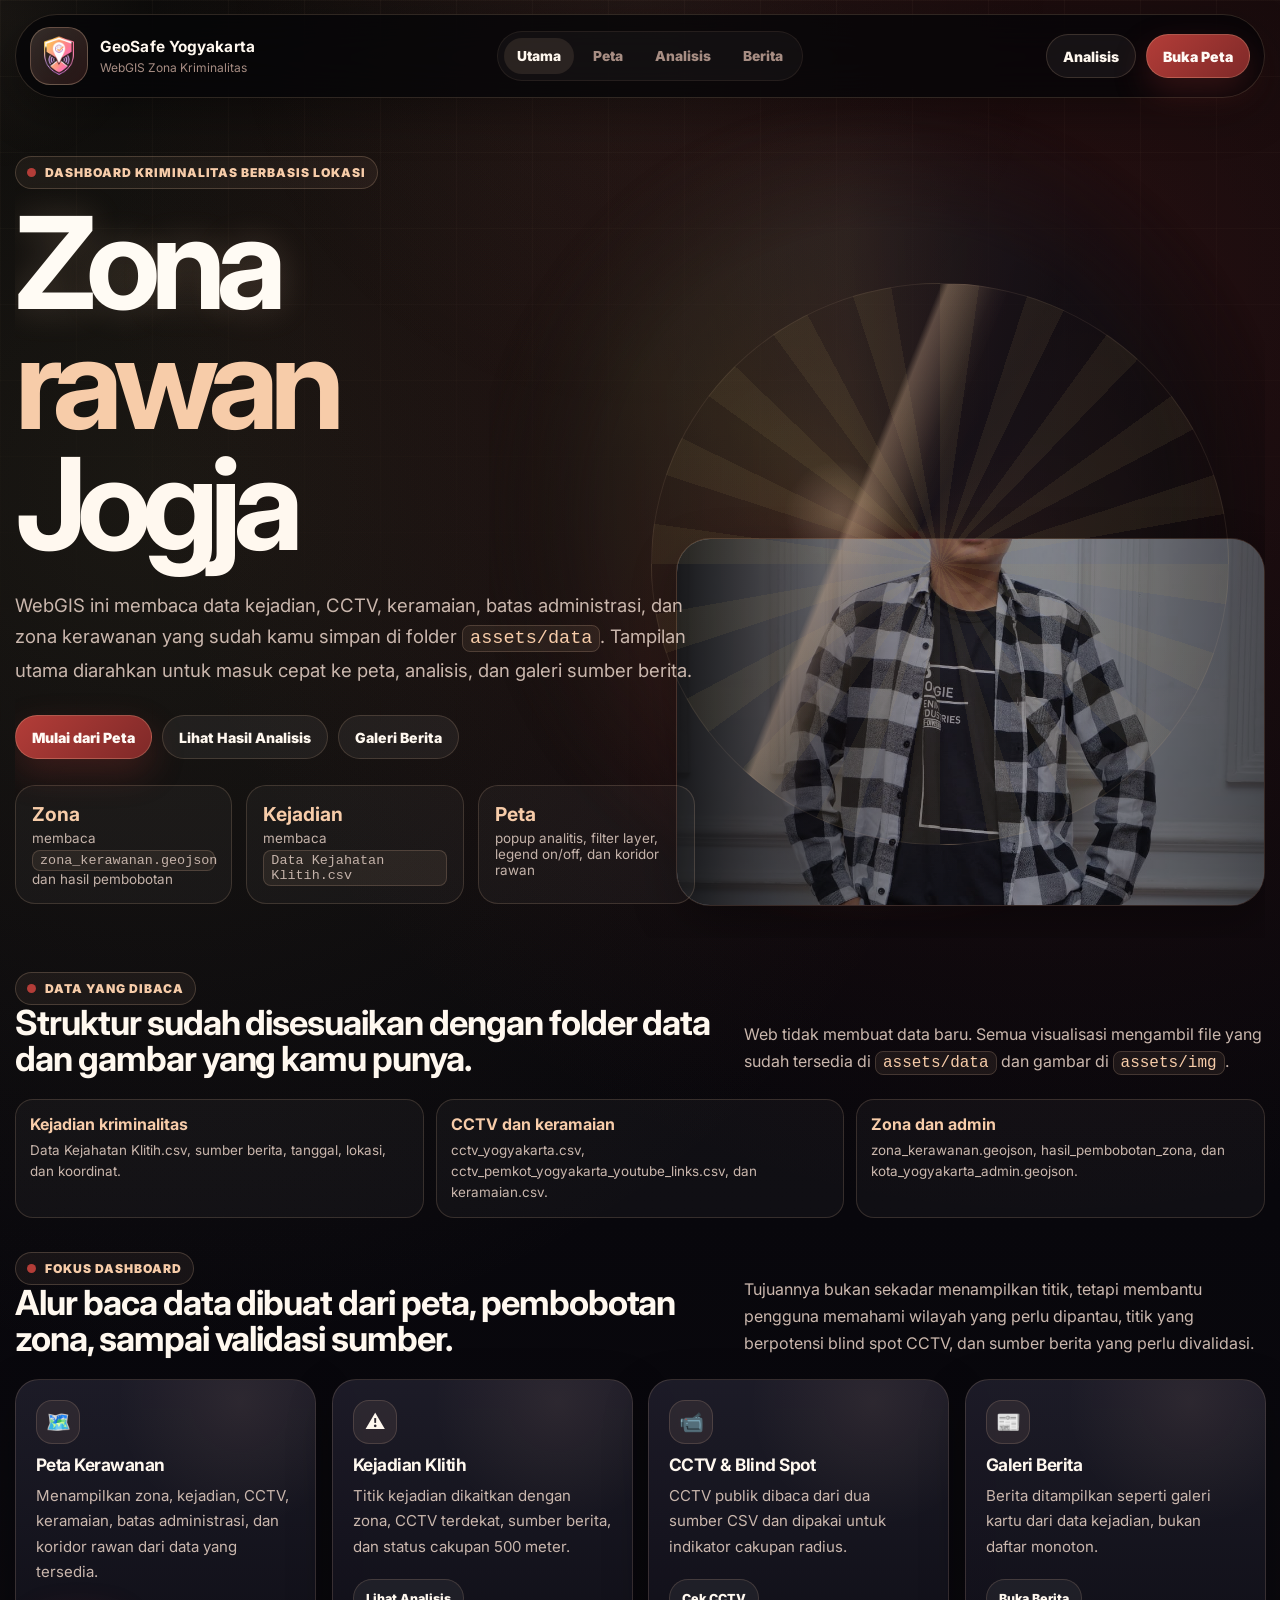
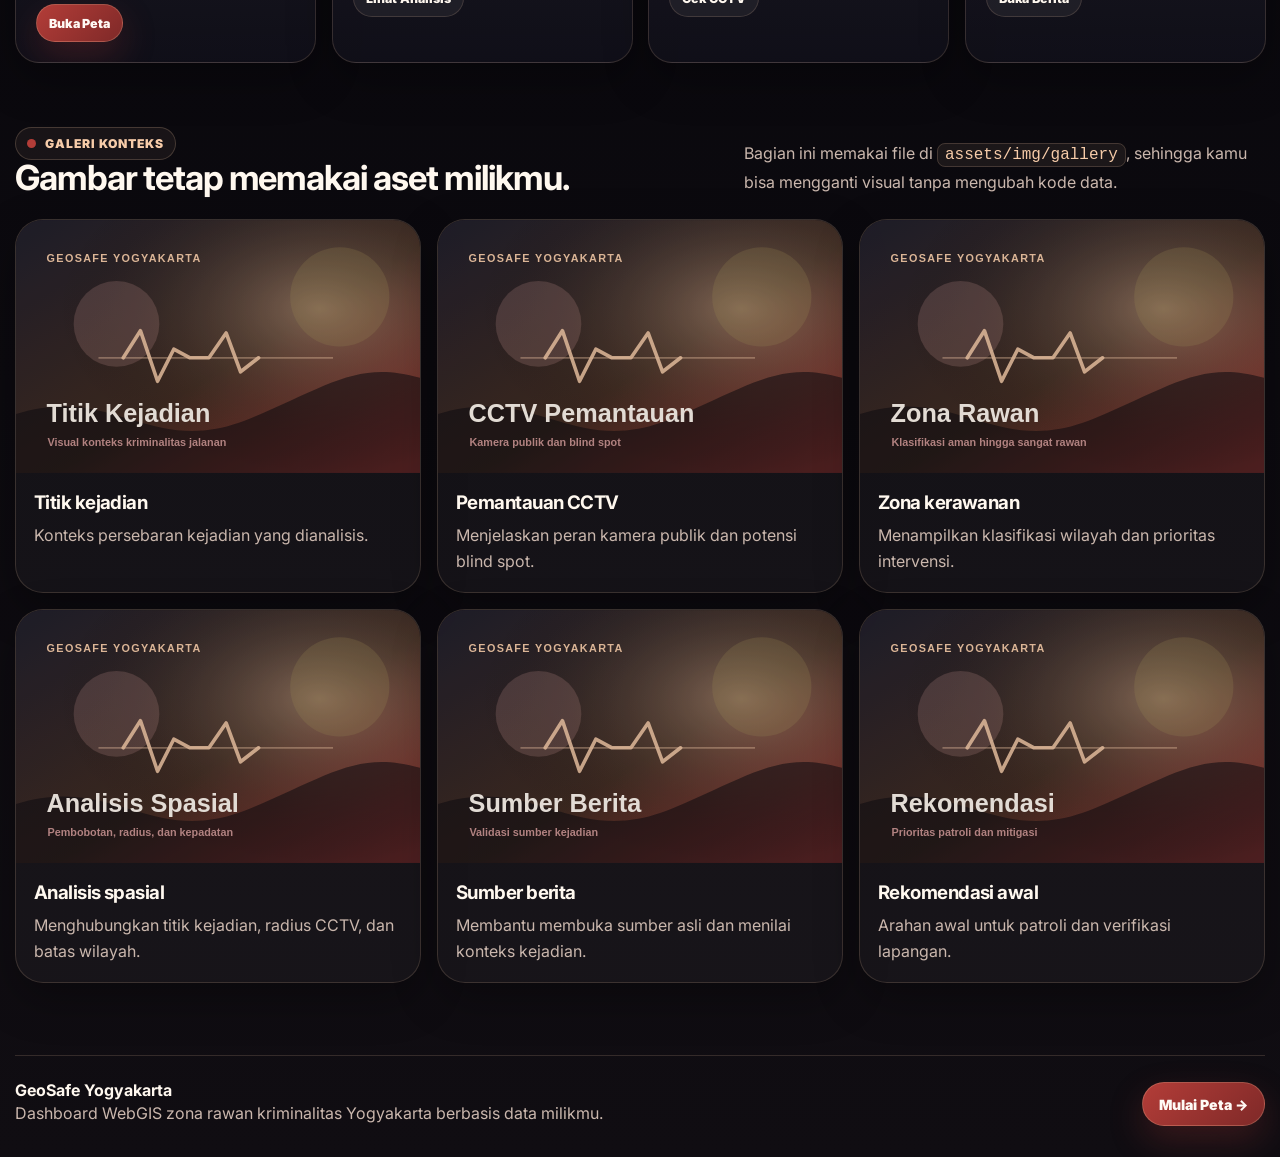
==== index.html @ b7943f77 "Add files via upload" ====
<!DOCTYPE html>
<html lang="id">
<head>
  <meta charset="UTF-8" />
  <meta name="viewport" content="width=device-width, initial-scale=1.0" />
  <title>GeoSafe Yogyakarta | WebGIS Zona Kriminalitas</title>
  <link rel="preconnect" href="https://fonts.googleapis.com" />
  <link rel="preconnect" href="https://fonts.gstatic.com" crossorigin />
  <link href="https://fonts.googleapis.com/css2?family=Inter:wght@400;500;600;700;800;900&display=swap" rel="stylesheet" />
  <link rel="stylesheet" href="assets/styles/theme.css" />
  <link rel="stylesheet" href="assets/styles/base.css" />
  <link rel="stylesheet" href="assets/styles/home.css" />
  <link rel="stylesheet" href="assets/styles/style.css" />
</head>
<body data-page="home">
  <div class="cursor-glow" id="cursorGlow"></div>
  <div class="shell">
    <header class="topbar">
      <a href="index.html" class="brand">
        <div class="brand-logo-box"><img src="assets/img/logo/logo-crimescope.png" alt="Logo GeoSafe Yogyakarta" class="brand-logo" /></div>
        <div class="brand-text"><strong>GeoSafe Yogyakarta</strong><span>WebGIS Zona Kriminalitas</span></div>
      </a>
      <nav class="navlinks" id="navlinks">
        <a href="index.html" data-page="home">Utama</a>
        <a href="peta.html" data-page="peta">Peta</a>
        <a href="analisis.html" data-page="analisis">Analisis</a>
        <a href="berita.html" data-page="berita">Berita</a>
      </nav>
      <div class="top-actions">
        <a class="btn" href="analisis.html">Analisis</a>
        <a class="btn primary" href="peta.html">Buka Peta</a>
        <button class="mobile-toggle" id="mobileToggle" type="button">☰</button>
      </div>
    </header>

    <main class="container">
      <section class="hero">
        <div class="hero-content">
          <div class="eyebrow"><span class="pulse-dot"></span> Dashboard kriminalitas berbasis lokasi</div>
          <h1><span class="red">Zona</span><br><span class="cream">rawan</span><br>Jogja</h1>
          <p class="lead">WebGIS ini membaca data kejadian, CCTV, keramaian, batas administrasi, dan zona kerawanan yang sudah kamu simpan di folder <span class="code">assets/data</span>. Tampilan utama diarahkan untuk masuk cepat ke peta, analisis, dan galeri sumber berita.</p>
          <div class="hero-actions">
            <a class="btn primary" href="peta.html">Mulai dari Peta</a>
            <a class="btn" href="analisis.html">Lihat Hasil Analisis</a>
            <a class="btn" href="berita.html">Galeri Berita</a>
          </div>
          <div class="feature-strip">
            <div class="strip-card"><strong>Zona</strong><span>membaca <span class="code">zona_kerawanan.geojson</span> dan hasil pembobotan</span></div>
            <div class="strip-card"><strong>Kejadian</strong><span>membaca <span class="code">Data Kejahatan Klitih.csv</span></span></div>
            <div class="strip-card"><strong>Peta</strong><span>popup analitis, filter layer, legend on/off, dan koridor rawan</span></div>
          </div>
        </div>
        <figure class="hero-media" aria-label="Gambar latar WebGIS"><img src="assets/img/background-webgis.jpeg" alt="Latar WebGIS GeoSafe" /></figure>
      </section>

      <section class="section compact">
        <div class="section-head">
          <div><div class="eyebrow"><span class="pulse-dot"></span> Data yang dibaca</div><h2>Struktur sudah disesuaikan dengan folder data dan gambar yang kamu punya.</h2></div>
          <p>Web tidak membuat data baru. Semua visualisasi mengambil file yang sudah tersedia di <span class="code">assets/data</span> dan gambar di <span class="code">assets/img</span>.</p>
        </div>
        <div class="data-path-grid">
          <div class="data-path"><strong>Kejadian kriminalitas</strong><span>Data Kejahatan Klitih.csv, sumber berita, tanggal, lokasi, dan koordinat.</span></div>
          <div class="data-path"><strong>CCTV dan keramaian</strong><span>cctv_yogyakarta.csv, cctv_pemkot_yogyakarta_youtube_links.csv, dan keramaian.csv.</span></div>
          <div class="data-path"><strong>Zona dan admin</strong><span>zona_kerawanan.geojson, hasil_pembobotan_zona, dan kota_yogyakarta_admin.geojson.</span></div>
        </div>
      </section>

      <section class="section compact">
        <div class="section-head">
          <div><div class="eyebrow"><span class="pulse-dot"></span> Fokus dashboard</div><h2>Alur baca data dibuat dari peta, pembobotan zona, sampai validasi sumber.</h2></div>
          <p>Tujuannya bukan sekadar menampilkan titik, tetapi membantu pengguna memahami wilayah yang perlu dipantau, titik yang berpotensi blind spot CCTV, dan sumber berita yang perlu divalidasi.</p>
        </div>
        <div class="grid-4">
          <article class="card"><div class="icon">🗺️</div><h3>Peta Kerawanan</h3><p>Menampilkan zona, kejadian, CCTV, keramaian, batas administrasi, dan koridor rawan dari data yang tersedia.</p><br><a class="btn small primary" href="peta.html">Buka Peta</a></article>
          <article class="card"><div class="icon">⚠️</div><h3>Kejadian Klitih</h3><p>Titik kejadian dikaitkan dengan zona, CCTV terdekat, sumber berita, dan status cakupan 500 meter.</p><br><a class="btn small" href="analisis.html">Lihat Analisis</a></article>
          <article class="card"><div class="icon">📹</div><h3>CCTV & Blind Spot</h3><p>CCTV publik dibaca dari dua sumber CSV dan dipakai untuk indikator cakupan radius.</p><br><a class="btn small" href="peta.html">Cek CCTV</a></article>
          <article class="card"><div class="icon">📰</div><h3>Galeri Berita</h3><p>Berita ditampilkan seperti galeri kartu dari data kejadian, bukan daftar monoton.</p><br><a class="btn small" href="berita.html">Buka Berita</a></article>
        </div>
      </section>

      <section class="section">
        <div class="section-head">
          <div><div class="eyebrow"><span class="pulse-dot"></span> Galeri konteks</div><h2>Gambar tetap memakai aset milikmu.</h2></div>
          <p>Bagian ini memakai file di <span class="code">assets/img/gallery</span>, sehingga kamu bisa mengganti visual tanpa mengubah kode data.</p>
        </div>
        <div class="gallery-grid">
          <article class="gallery-card"><img src="assets/img/gallery/kejadian-kriminal.svg" alt="Ilustrasi titik kejadian kriminalitas"><div><h3>Titik kejadian</h3><p>Konteks persebaran kejadian yang dianalisis.</p></div></article>
          <article class="gallery-card"><img src="assets/img/gallery/cctv-pemantauan.svg" alt="Ilustrasi CCTV pemantauan"><div><h3>Pemantauan CCTV</h3><p>Menjelaskan peran kamera publik dan potensi blind spot.</p></div></article>
          <article class="gallery-card"><img src="assets/img/gallery/zona-rawan.svg" alt="Ilustrasi zona rawan"><div><h3>Zona kerawanan</h3><p>Menampilkan klasifikasi wilayah dan prioritas intervensi.</p></div></article>
          <article class="gallery-card"><img src="assets/img/gallery/analisis-spasial.svg" alt="Ilustrasi analisis spasial"><div><h3>Analisis spasial</h3><p>Menghubungkan titik kejadian, radius CCTV, dan batas wilayah.</p></div></article>
          <article class="gallery-card"><img src="assets/img/gallery/berita-sumber.svg" alt="Ilustrasi sumber berita"><div><h3>Sumber berita</h3><p>Membantu membuka sumber asli dan menilai konteks kejadian.</p></div></article>
          <article class="gallery-card"><img src="assets/img/gallery/patroli-rekomendasi.svg" alt="Ilustrasi rekomendasi patroli"><div><h3>Rekomendasi awal</h3><p>Arahan awal untuk patroli dan verifikasi lapangan.</p></div></article>
        </div>
      </section>

      <footer class="footer">
        <div class="footer-top"><div><strong>GeoSafe Yogyakarta</strong><p class="muted">Dashboard WebGIS zona rawan kriminalitas Yogyakarta berbasis data milikmu.</p></div><a class="btn primary" href="peta.html">Mulai Peta →</a></div>
      </footer>
    </main>
  </div>
  <script src="assets/js/common.js"></script>
</body>
</html>
---- assets/styles/theme.css ----
:root {
  --bg: #050507;
  --bg-2: #090911;
  --panel: rgba(18, 17, 28, 0.86);
  --panel-solid: #11101a;
  --panel-2: rgba(31, 30, 43, 0.92);
  --ink: #fff8ef;
  --text: #fff8ef;
  --muted: #c89290;
  --muted-2: #a78d83;
  --line: rgba(247, 204, 169, 0.16);
  --line-strong: rgba(247, 204, 169, 0.28);
  --red: #b33d38;
  --rose: #c89290;
  --navy: #1f1e2b;
  --cream: #f7cca9;
  --gold: #ae995b;
  --brown: #402a20;
  --safe: #6dd5a5;
  --warn: #f7cca9;
  --danger: #b33d38;
  --shadow: 0 28px 90px rgba(0,0,0,.55);
  --shadow-soft: 0 16px 45px rgba(0,0,0,.30);
  --radius-xl: 34px;
  --radius-lg: 24px;
  --radius-md: 16px;
  --max: 1320px;
  --nav-h: 78px;
}
---- assets/styles/base.css ----
* { box-sizing: border-box; margin: 0; padding: 0; }
html { scroll-behavior: smooth; }
body {
  min-height: 100vh;
  font-family: Inter, system-ui, -apple-system, BlinkMacSystemFont, "Segoe UI", sans-serif;
  color: var(--text);
  background:
    radial-gradient(circle at 82% 10%, rgba(179,61,56,.18), transparent 35%),
    radial-gradient(circle at 12% 18%, rgba(174,153,91,.12), transparent 34%),
    linear-gradient(180deg, #050507 0%, #08070c 44%, #100d12 100%);
  overflow-x: hidden;
}
body::before {
  content: "";
  position: fixed;
  inset: 0;
  pointer-events: none;
  background-image:
    linear-gradient(rgba(247,204,169,.035) 1px, transparent 1px),
    linear-gradient(90deg, rgba(247,204,169,.035) 1px, transparent 1px);
  background-size: 76px 76px;
  mask-image: linear-gradient(#000 0%, transparent 85%);
  z-index: -3;
}
body::after {
  content: "";
  position: fixed;
  inset: 0;
  pointer-events: none;
  background: radial-gradient(circle at 50% 0%, rgba(247,204,169,.05), transparent 38%);
  z-index: -2;
}
a { color: inherit; text-decoration: none; }
button, input, select { font: inherit; }
button { cursor: pointer; }
img { max-width: 100%; display: block; }
::selection { background: rgba(179,61,56,.45); color: #fff; }
.shell { position: relative; z-index: 2; }
.container { width: min(calc(100% - 30px), var(--max)); margin: 0 auto; }
.cursor-glow {
  position: fixed; width: 360px; height: 360px; border-radius: 999px; pointer-events: none;
  transform: translate(-50%, -50%);
  background: radial-gradient(circle, rgba(247,204,169,.08), transparent 62%);
  z-index: 1; opacity: .65;
}
.topbar {
  position: sticky; top: 14px; z-index: 1500;
  width: min(calc(100% - 30px), var(--max)); min-height: var(--nav-h);
  margin: 14px auto 0; padding: 12px 14px;
  display: flex; align-items: center; justify-content: space-between; gap: 14px;
  border: 1px solid var(--line);
  background: rgba(5, 5, 7, .76);
  backdrop-filter: blur(22px);
  box-shadow: var(--shadow-soft);
  border-radius: 999px;
}
.brand { display: flex; align-items: center; gap: 12px; min-width: max-content; }
.brand-logo-box {
  width: 58px; height: 58px; display: grid; place-items: center; border-radius: 20px;
  background: linear-gradient(135deg, rgba(247,204,169,.16), rgba(179,61,56,.16)), rgba(255,255,255,.035);
  border: 1px solid var(--line-strong); overflow: hidden; flex: 0 0 auto;
}
.brand-logo-box.compact { width: 48px; height: 48px; border-radius: 16px; }
.brand-logo { width: 50px; height: 50px; object-fit: contain; filter: drop-shadow(0 8px 20px rgba(0,0,0,.55)); }
.brand-logo-box.compact .brand-logo { width: 40px; height: 40px; }
.brand-mark {
  width: 46px; height: 46px; display: grid; place-items: center; border-radius: 16px;
  background: linear-gradient(135deg, var(--red), var(--brown));
  border: 1px solid var(--line-strong);
  box-shadow: 0 0 24px rgba(179,61,56,.20);
}
.brand-mark::after { content:""; width: 18px; height: 18px; border-radius: 50%; border: 3px solid var(--cream); opacity: .75; }
.brand-text strong, .brand strong { display: block; font-size: .96rem; letter-spacing: .1px; color: var(--ink); }
.brand-text span, .brand span { display: block; margin-top: 4px; font-size: .75rem; color: var(--muted-2); }
.navlinks {
  display: flex; align-items: center; justify-content: center; gap: 6px;
  padding: 6px; border-radius: 999px; background: rgba(255,255,255,.035); border: 1px solid rgba(247,204,169,.08);
}
.navlinks a {
  color: var(--muted-2); padding: 10px 13px; border-radius: 999px; font-size: .86rem; font-weight: 850;
  transition: .22s ease; white-space: nowrap;
}
.navlinks a:hover, .navlinks a.active { color: var(--ink); background: rgba(247,204,169,.10); }
.top-actions, .row-actions, .hero-actions { display: flex; align-items: center; gap: 10px; flex-wrap: wrap; }
.btn {
  display: inline-flex; align-items: center; justify-content: center; gap: 9px; min-height: 44px;
  border: 1px solid var(--line); color: var(--ink); background: rgba(255,255,255,.055);
  padding: 12px 16px; border-radius: 999px; font-weight: 850; font-size: .88rem; transition: .22s ease;
}
.btn:hover { transform: translateY(-1px); border-color: rgba(247,204,169,.38); background: rgba(247,204,169,.08); }
.btn.primary { background: linear-gradient(135deg, var(--red), #7f2928); border-color: rgba(247,204,169,.24); box-shadow: 0 14px 34px rgba(179,61,56,.25); }
.btn.small { min-height: 38px; padding: 9px 12px; font-size: .78rem; }
.mobile-toggle { display: none; border: 1px solid var(--line); background: rgba(255,255,255,.06); color: var(--ink); border-radius: 14px; padding: 10px 13px; }
.section { padding: 64px 0 0; }
.section.compact { padding-top: 34px; }
.section-head { display: grid; grid-template-columns: minmax(0, 1.15fr) minmax(280px, .85fr); gap: 24px; align-items: end; margin-bottom: 22px; }
.section-head p, .lead, .muted { color: #cab7ad; line-height: 1.7; }
.eyebrow {
  display: inline-flex; align-items: center; gap: 9px; padding: 8px 11px; border-radius: 999px;
  color: var(--cream); border: 1px solid rgba(247,204,169,.20); background: rgba(247,204,169,.06);
  font-size: .76rem; font-weight: 900; letter-spacing: .08em; text-transform: uppercase;
}
.pulse-dot { width: 9px; height: 9px; border-radius: 50%; background: var(--red); box-shadow: 0 0 0 0 rgba(179,61,56,.55); animation: pulse 1.8s infinite; }
@keyframes pulse { 70% { box-shadow: 0 0 0 11px rgba(179,61,56,0); } 100% { box-shadow: 0 0 0 0 rgba(179,61,56,0); } }
h1, h2, h3, h4 { color: var(--ink); letter-spacing: -.03em; }
.h2 { font-size: clamp(2rem, 4vw, 4.6rem); line-height: .98; margin: 15px 0 14px; }
.section-head h2 { font-size: clamp(1.7rem, 2.7vw, 3rem); line-height: 1.05; }
.code { padding: 2px 7px; border-radius: 8px; border: 1px solid rgba(247,204,169,.18); color: var(--cream); background: rgba(247,204,169,.07); font-family: ui-monospace, SFMono-Regular, Menlo, Consolas, monospace; }
.grid-2 { display: grid; grid-template-columns: repeat(2, minmax(0, 1fr)); gap: 16px; }
.grid-3 { display: grid; grid-template-columns: repeat(3, minmax(0, 1fr)); gap: 16px; }
.grid-4 { display: grid; grid-template-columns: repeat(4, minmax(0, 1fr)); gap: 16px; }
.card {
  position: relative; overflow: hidden; border: 1px solid var(--line); border-radius: var(--radius-lg);
  background: linear-gradient(180deg, rgba(31,30,43,.88), rgba(17,16,26,.86));
  box-shadow: var(--shadow-soft); padding: 20px;
}
.card::before { content:""; position:absolute; inset:0; pointer-events:none; background: radial-gradient(circle at 75% 8%, rgba(247,204,169,.08), transparent 36%); }
.card > * { position: relative; z-index: 1; }
.card.wide { padding: 24px; }
.card h3 { font-size: 1.08rem; margin: 10px 0 8px; }
.card p { color: #cab7ad; line-height: 1.68; font-size: .94rem; }
.icon {
  width: 44px; height: 44px; display: grid; place-items: center; border-radius: 16px;
  border: 1px solid rgba(247,204,169,.16); background: rgba(247,204,169,.08); font-size: 1.25rem;
}
.tag, .pill {
  display:inline-flex; align-items:center; gap:6px; padding:6px 9px; border-radius:999px; border:1px solid var(--line);
  background:rgba(255,255,255,.05); color:#eadad0; font-size:.72rem; font-weight:850;
}
.tag.high, .pill.danger { color:#ffd8d4; border-color:rgba(179,61,56,.42); background:rgba(179,61,56,.16); }
.tag.med, .pill.warning { color:#ffe1bd; border-color:rgba(247,204,169,.36); background:rgba(247,204,169,.12); }
.tag.low, .pill.safe { color:#ccffe7; border-color:rgba(109,213,165,.30); background:rgba(109,213,165,.09); }
.stat-grid { display:grid; grid-template-columns: repeat(2, minmax(0,1fr)); gap:10px; }
.stat { border:1px solid var(--line); background:rgba(255,255,255,.045); border-radius:18px; padding:14px; }
.stat span { display:block; color:var(--muted-2); font-size:.76rem; }
.stat strong { display:block; color:var(--cream); font-size:1.65rem; margin-top:4px; }
.stat em { display:block; color:#a99a93; font-style:normal; font-size:.72rem; margin-top:3px; }
.field, .select, .input {
  width:100%; min-height:44px; border-radius:16px; border:1px solid var(--line); background:rgba(8,8,12,.78);
  color:var(--ink); outline:none; padding:0 12px;
}
.field:focus, .select:focus, .input:focus { border-color: rgba(247,204,169,.45); box-shadow: 0 0 0 4px rgba(247,204,169,.06); }
.select option { background:#11101a; color:#fff8ef; }
label { display:block; margin-bottom:7px; color:#eadad0; font-size:.76rem; font-weight:900; }
.table-wrap { width:100%; overflow:auto; border:1px solid var(--line); border-radius:20px; }
table { width:100%; min-width:780px; border-collapse: collapse; }
th, td { padding:13px 14px; border-bottom:1px solid rgba(247,204,169,.10); text-align:left; font-size:.88rem; vertical-align:top; }
th { color: var(--cream); background: rgba(247,204,169,.07); font-size:.76rem; text-transform:uppercase; letter-spacing:.06em; }
td { color:#ddcfc7; }
.footer {
  margin: 72px 0 32px; padding-top: 24px; border-top:1px solid var(--line); display:grid; gap:18px;
}
.footer-top { display:flex; align-items:center; justify-content:space-between; gap:16px; }
.creator-panel { border:1px solid var(--line); border-radius:24px; padding:18px; background:rgba(255,255,255,.035); }
.creator-list { display:grid; grid-template-columns: repeat(5, minmax(0,1fr)); gap:10px; margin-top:12px; }
.creator-card { border:1px solid rgba(247,204,169,.13); background:rgba(0,0,0,.18); border-radius:18px; padding:13px; }
.creator-card strong { display:block; color:var(--cream); font-size:.86rem; text-transform:uppercase; }
.creator-card span { display:block; color:#cab7ad; font-weight:850; margin-top:6px; }
.hidden { display:none!important; }
@media (max-width: 1100px) { .grid-4, .creator-list { grid-template-columns: repeat(2, minmax(0,1fr)); } .grid-3 { grid-template-columns: repeat(2, minmax(0,1fr)); } .section-head { grid-template-columns:1fr; } }
@media (max-width: 820px) {
  .topbar { align-items:flex-start; border-radius:24px; flex-wrap:wrap; }
  .navlinks { display:none; width:100%; order:3; flex-direction:column; align-items:stretch; border-radius:20px; }
  .navlinks.open { display:flex; }
  .navlinks a { text-align:center; }
  .mobile-toggle { display:inline-flex; }
  .brand { min-width:0; }
  .grid-2, .grid-3, .grid-4, .creator-list { grid-template-columns:1fr; }
  .footer-top { flex-direction:column; align-items:flex-start; }
}
---- assets/styles/home.css ----
.hero {
  position: relative;
  min-height: calc(100vh - 120px);
  display: grid;
  align-items: center;
  padding: 58px 0 34px;
  overflow: hidden;
}
.hero::before {
  content: "";
  position: absolute;
  inset: 12px -18px 18px auto;
  width: min(62vw, 860px);
  border-radius: 46px;
  background:
    linear-gradient(90deg, rgba(5,5,7,.25), rgba(5,5,7,.75) 0%, rgba(5,5,7,.12) 45%, rgba(5,5,7,.94) 100%),
    radial-gradient(circle at 44% 50%, rgba(247,204,169,.38), transparent 9%),
    conic-gradient(from 210deg at 54% 52%, rgba(179,61,56,.34), rgba(174,153,91,.32), rgba(31,30,43,.78), rgba(247,204,169,.18), rgba(179,61,56,.34));
  filter: saturate(.9);
  opacity: .82;
  mask-image: radial-gradient(ellipse at center, #000 0%, #000 50%, transparent 74%);
  z-index: -1;
}
.hero::after {
  content: "";
  position: absolute;
  right: min(3vw, 36px);
  top: 22%;
  width: min(45vw, 680px);
  height: min(45vw, 560px);
  border-radius: 50%;
  border: 1px solid rgba(247,204,169,.12);
  background:
    linear-gradient(112deg, transparent 0 36%, rgba(247,204,169,.38) 37%, rgba(247,204,169,.05) 43%, transparent 45%),
    repeating-conic-gradient(from 18deg, rgba(174,153,91,.13) 0deg 8deg, transparent 8deg 18deg);
  opacity:.75;
  filter: blur(.2px);
  z-index: -1;
}
.hero-content { width: min(680px, 100%); position: relative; z-index: 2; }
.hero h1 {
  font-size: clamp(4.4rem, 10vw, 10.2rem);
  line-height: .94;
  letter-spacing: -.075em;
  margin: 14px 0 26px;
}
.hero h1 .cream { color: var(--cream); }
.hero h1 .red { color: #fffbf4; text-shadow: 0 0 34px rgba(247,204,169,.18); }
.hero .lead { font-size: clamp(1rem, 1.45vw, 1.28rem); width:min(720px, 100%); }
.hero-actions { margin: 28px 0 18px; }
.hero-note { color:#b9aaa2; font-size:.92rem; line-height:1.7; max-width:680px; }
.hero-image-slot {
  position: absolute;
  right: 0;
  bottom: 40px;
  width: min(44vw, 620px);
  aspect-ratio: 16 / 10;
  border: 1px dashed rgba(247,204,169,.18);
  border-radius: 34px;
  background:
    linear-gradient(90deg, rgba(5,5,7,.9), rgba(5,5,7,.35), rgba(5,5,7,.92)),
    radial-gradient(circle at 55% 40%, rgba(174,153,91,.25), transparent 30%),
    rgba(255,255,255,.03);
  display:grid;
  place-items:center;
  color:#a89288;
  font-weight:850;
  opacity:.70;
  z-index:-1;
}
.feature-strip { display:grid; grid-template-columns: repeat(3, minmax(0, 1fr)); gap: 14px; margin-top: 26px; }
.strip-card { padding:16px; border-radius:20px; border:1px solid var(--line); background:rgba(255,255,255,.035); }
.strip-card strong { display:block; color:var(--cream); font-size:1.2rem; }
.strip-card span { display:block; color:#c5b3aa; margin-top:4px; font-size:.84rem; }
.gallery-grid { display:grid; grid-template-columns: repeat(3, minmax(0, 1fr)); gap:16px; }
.gallery-card {
  overflow:hidden; border:1px solid var(--line); background:rgba(255,255,255,.035); border-radius:28px; box-shadow:var(--shadow-soft);
}
.gallery-card img { width:100%; aspect-ratio: 16 / 10; object-fit:cover; opacity:.88; }
.gallery-card div { padding:18px; }
.gallery-card h3 { margin-bottom:8px; }
.gallery-card p { color:#cab7ad; line-height:1.65; }
.flow { display:grid; grid-template-columns: repeat(5, minmax(0,1fr)); gap:12px; }
.flow-step { border:1px solid var(--line); border-radius:20px; background:rgba(255,255,255,.035); padding:16px; }
.flow-step span { width:34px; height:34px; display:grid; place-items:center; border-radius:50%; background:var(--red); color:#fff; font-weight:900; }
.flow-step h4 { margin:12px 0 7px; }
.flow-step p { color:#cab7ad; line-height:1.55; font-size:.88rem; }
@media (max-width: 1000px) { .hero::before, .hero::after, .hero-image-slot { opacity:.38; } .feature-strip, .gallery-grid, .flow { grid-template-columns:1fr; } }
---- assets/styles/style.css ----
/* =========================================================
   GeoSafe Final Override - aman untuk struktur assets/styles
   File ini sengaja ringan: hanya memperbaiki layout, toggle,
   gallery berita, loading, dan state interaktif tanpa data dummy.
========================================================= */
:root {
  --focus-ring: 0 0 0 4px rgba(247,204,169,.10);
}
body.is-loading { cursor: wait; }
.loading-screen {
  position: fixed; inset: 0; z-index: 99999; display: grid; place-items: center;
  background: rgba(5, 5, 7, .92); backdrop-filter: blur(10px);
  transition: opacity .25s ease, visibility .25s ease;
}
.loading-screen.hide { opacity: 0; visibility: hidden; pointer-events: none; }
.loading-card {
  display: grid; gap: 12px; place-items: center; min-width: 230px;
  border: 1px solid var(--line); border-radius: 24px; padding: 24px;
  background: rgba(17,16,26,.88); box-shadow: var(--shadow-soft);
}
.loading-mark { width: 44px; height: 44px; border-radius: 50%; border: 3px solid rgba(247,204,169,.18); border-top-color: var(--red); animation: geosafe-spin .8s linear infinite; }
.loading-card strong { color: var(--ink); }
.loading-card span { color: #cab7ad; font-size: .85rem; }
@keyframes geosafe-spin { to { transform: rotate(360deg); } }
.btn, .toolbox button, .panel-toggle-btn, .legend-toggle, .layer-toggle, .news-card, .gallery-card, .stat, .card { will-change: transform; }
.btn:focus-visible, button:focus-visible, input:focus-visible, select:focus-visible, a:focus-visible { outline: none; box-shadow: var(--focus-ring); border-color: rgba(247,204,169,.48)!important; }
.btn.primary { color: #fffaf5!important; font-weight: 900; }

/* HOME */
.hero { min-height: calc(100vh - 110px); }
.hero-media {
  position: absolute; right: 0; bottom: 32px; width: min(46vw, 640px); aspect-ratio: 16 / 10;
  border-radius: 34px; overflow: hidden; border: 1px solid var(--line); box-shadow: var(--shadow-soft); z-index: -1;
}
.hero-media img { width: 100%; height: 100%; object-fit: cover; opacity: .78; filter: saturate(.92) contrast(1.03); }
.hero-media::after { content:""; position:absolute; inset:0; background:linear-gradient(90deg, rgba(5,5,7,.88), rgba(5,5,7,.08), rgba(5,5,7,.55)); }
.data-path-grid { display:grid; grid-template-columns: repeat(3,minmax(0,1fr)); gap: 12px; margin-top: 18px; }
.data-path { border:1px solid var(--line); border-radius:18px; padding:14px; background:rgba(255,255,255,.035); }
.data-path strong { color: var(--cream); display:block; margin-bottom:5px; }
.data-path span { color:#cab7ad; font-size:.84rem; line-height:1.5; }

/* MAP: buang panel kanan dan perbaiki lebar peta */
body.map-page { overflow: hidden; }
.map-layout { grid-template-columns: minmax(320px, 360px) minmax(0, 1fr)!important; gap: 16px!important; }
.map-layout.left-collapsed { grid-template-columns: minmax(0, 1fr)!important; }
.map-layout > aside.panel:not(.left-panel), .map-layout > .right-panel { display:none!important; visibility:hidden!important; }
.mapbox { min-height: 0; height: 100%; }
#map { height:100%!important; min-height: 560px; }
.map-app.panel-collapsed .left-panel { display:none!important; }
.map-app.panel-collapsed .map-layout { grid-template-columns: minmax(0,1fr)!important; }
.map-top { align-items: flex-start; }
.toolbox { align-items:center; }
.toolbox button { transition: .2s ease; }
.toolbox button:hover { transform: translateY(-1px); background: rgba(247,204,169,.12); }
.panel-body { scrollbar-width: thin; scrollbar-color: rgba(247,204,169,.36) transparent; }
.panel-body::-webkit-scrollbar { width: 8px; height: 8px; }
.panel-body::-webkit-scrollbar-thumb { background: rgba(247,204,169,.28); border-radius: 999px; }
.layer-toggle { transition: .2s ease; }
.layer-toggle:hover { transform: translateY(-1px); border-color: rgba(247,204,169,.34); background: rgba(247,204,169,.075); }
.layer-toggle input { inline-size: 38px; block-size: 20px; cursor: pointer; }
.legend {
  left: auto!important; right: 16px; bottom: 16px; width: min(280px, calc(100% - 32px));
  transition: width .22s ease, padding .22s ease, background .22s ease;
}
.legend-head { display:flex; align-items:center; justify-content:space-between; gap:10px; margin-bottom: 8px; }
.legend h4 { margin:0!important; }
.legend-toggle { width:34px; height:34px; border-radius:12px; border:1px solid var(--line); background:rgba(255,255,255,.06); color:var(--ink); font-weight:900; }
.legend-toggle:hover { border-color: rgba(247,204,169,.42); background: rgba(247,204,169,.10); }
.legend-body { display:grid; gap: 2px; }
.legend.is-collapsed { width: 142px; padding: 10px 12px; }
.legend.is-collapsed .legend-body { display:none; }
.legend.is-collapsed .legend-head { margin-bottom:0; }
.status-pill { font-weight: 900; }
.popup-card { min-width: 290px; max-width: 390px; }
.popup-head { display:flex; gap:12px; align-items:flex-start; margin-bottom:12px; }
.popup-title { font-size:1rem; font-weight:900; margin:0 0 4px; }
.popup-sub { color:#c9b8ae; font-size:.82rem; line-height:1.45; }
.popup-grid { display:grid; grid-template-columns: repeat(2,minmax(0,1fr)); gap:8px; margin:10px 0; }
.popup-stat { border:1px solid var(--line); border-radius:14px; padding:9px; background:rgba(255,255,255,.045); }
.popup-stat small { display:block; color:#a99a93; font-size:.67rem; text-transform:uppercase; font-weight:900; letter-spacing:.05em; }
.popup-stat strong { display:block; margin-top:3px; color:var(--cream); }
.popup-section { border-top:1px solid rgba(247,204,169,.12); margin-top:12px; padding-top:12px; }
.popup-section h4 { font-size:.82rem; margin:0 0 6px; color:var(--cream); }
.popup-section p, .popup-section li { color:#cab7ad; line-height:1.55; font-size:.82rem; }
.popup-news-list { display:grid; gap:8px; }
.popup-news-item { display:grid; grid-template-columns: 48px 1fr; gap:8px; align-items:center; border:1px solid rgba(247,204,169,.12); border-radius:12px; padding:6px; background:rgba(255,255,255,.035); }
.popup-news-item img { width:48px; height:42px; object-fit:cover; border-radius:9px; }
.popup-news-item strong { display:block; color:var(--ink); font-size:.76rem; line-height:1.25; }
.popup-news-item span { display:block; color:#a99a93; font-size:.68rem; margin-top:2px; }
.geo-marker { width: 20px; height: 20px; border-radius: 50%; border: 2px solid #fff; box-shadow: 0 7px 18px rgba(0,0,0,.36); }
.geo-marker.incident { background:#f3393f; }
.geo-marker.cctv { background:#52a9ff; }
.geo-marker.crowd { background:#ae995b; }
.geo-marker.corridor-node { background:#f7cca9; border-color:#402a20; }
.corridor-line { filter: drop-shadow(0 2px 4px rgba(0,0,0,.45)); }
.toast-note { position: fixed; left: 50%; bottom: 20px; transform: translateX(-50%); z-index: 2000; border:1px solid var(--line); background:rgba(17,16,26,.92); color:var(--ink); border-radius:999px; padding:10px 14px; box-shadow:var(--shadow-soft); opacity:0; pointer-events:none; transition:.25s ease; }
.toast-note.show { opacity:1; bottom:30px; }

/* ANALYSIS */
.corridor-grid { display:grid; grid-template-columns: repeat(3,minmax(0,1fr)); gap:14px; margin-top:18px; }
.corridor-card { border:1px solid var(--line); border-radius:20px; padding:16px; background:rgba(255,255,255,.035); }
.corridor-card h4 { margin-bottom:10px; }
.corridor-card p { color:#cab7ad; line-height:1.55; font-size:.88rem; }
.mini-metrics { display:grid; grid-template-columns:repeat(3,1fr); gap:8px; margin:12px 0; }
.mini-metrics span { display:block; border:1px solid rgba(247,204,169,.12); border-radius:12px; padding:8px; color:#cab7ad; font-size:.72rem; }
.mini-metrics b { display:block; color:var(--cream); font-size:1rem; }

/* NEWS gallery */
.news-gallery-hero { display:grid; grid-template-columns:minmax(0,1.1fr) minmax(280px,.9fr); gap:18px; align-items:stretch; }
.news-grid-main { display:grid; grid-template-columns:repeat(3,minmax(0,1fr)); gap:18px; margin-top:20px; }
.news-card { display:flex; flex-direction:column; min-height: 490px; transition:.22s ease; }
.news-card:hover { transform: translateY(-4px); border-color: rgba(247,204,169,.34); }
.news-thumb { position:relative; min-height:220px; background:linear-gradient(135deg, rgba(31,30,43,.92), rgba(64,42,32,.82), rgba(179,61,56,.68)); overflow:hidden; }
.news-thumb img { width:100%; height:220px; object-fit:cover; opacity:.88; }
.news-thumb::after { content:""; position:absolute; inset:0; background:linear-gradient(180deg, transparent, rgba(5,5,7,.72)); }
.news-floating-meta { position:absolute; left:14px; right:14px; bottom:14px; z-index:1; display:flex; gap:8px; flex-wrap:wrap; }
.news-body { flex:1; display:flex; flex-direction:column; }
.news-body h3 { font-size:1.08rem; line-height:1.22; margin-bottom:10px; }
.news-body p { flex:1; }
.empty-state { border:1px dashed var(--line-strong); border-radius:24px; padding:24px; color:#cab7ad; text-align:center; background:rgba(255,255,255,.025); }

@media (max-width: 1180px){
  body.map-page { overflow:auto; }
  .map-app { height:auto; min-height:100vh; }
  .map-layout { height:auto!important; grid-template-columns:1fr!important; }
  .left-panel { order:2; }
  .mapbox { min-height: 72vh; order:1; }
  .legend { right:12px; bottom:12px; }
  .corridor-grid { grid-template-columns:1fr; }
}
@media (max-width: 1000px){
  .hero-media { position:relative; width:100%; right:auto; bottom:auto; margin-top:24px; z-index:0; }
  .data-path-grid, .news-gallery-hero, .news-grid-main { grid-template-columns:1fr; }
}
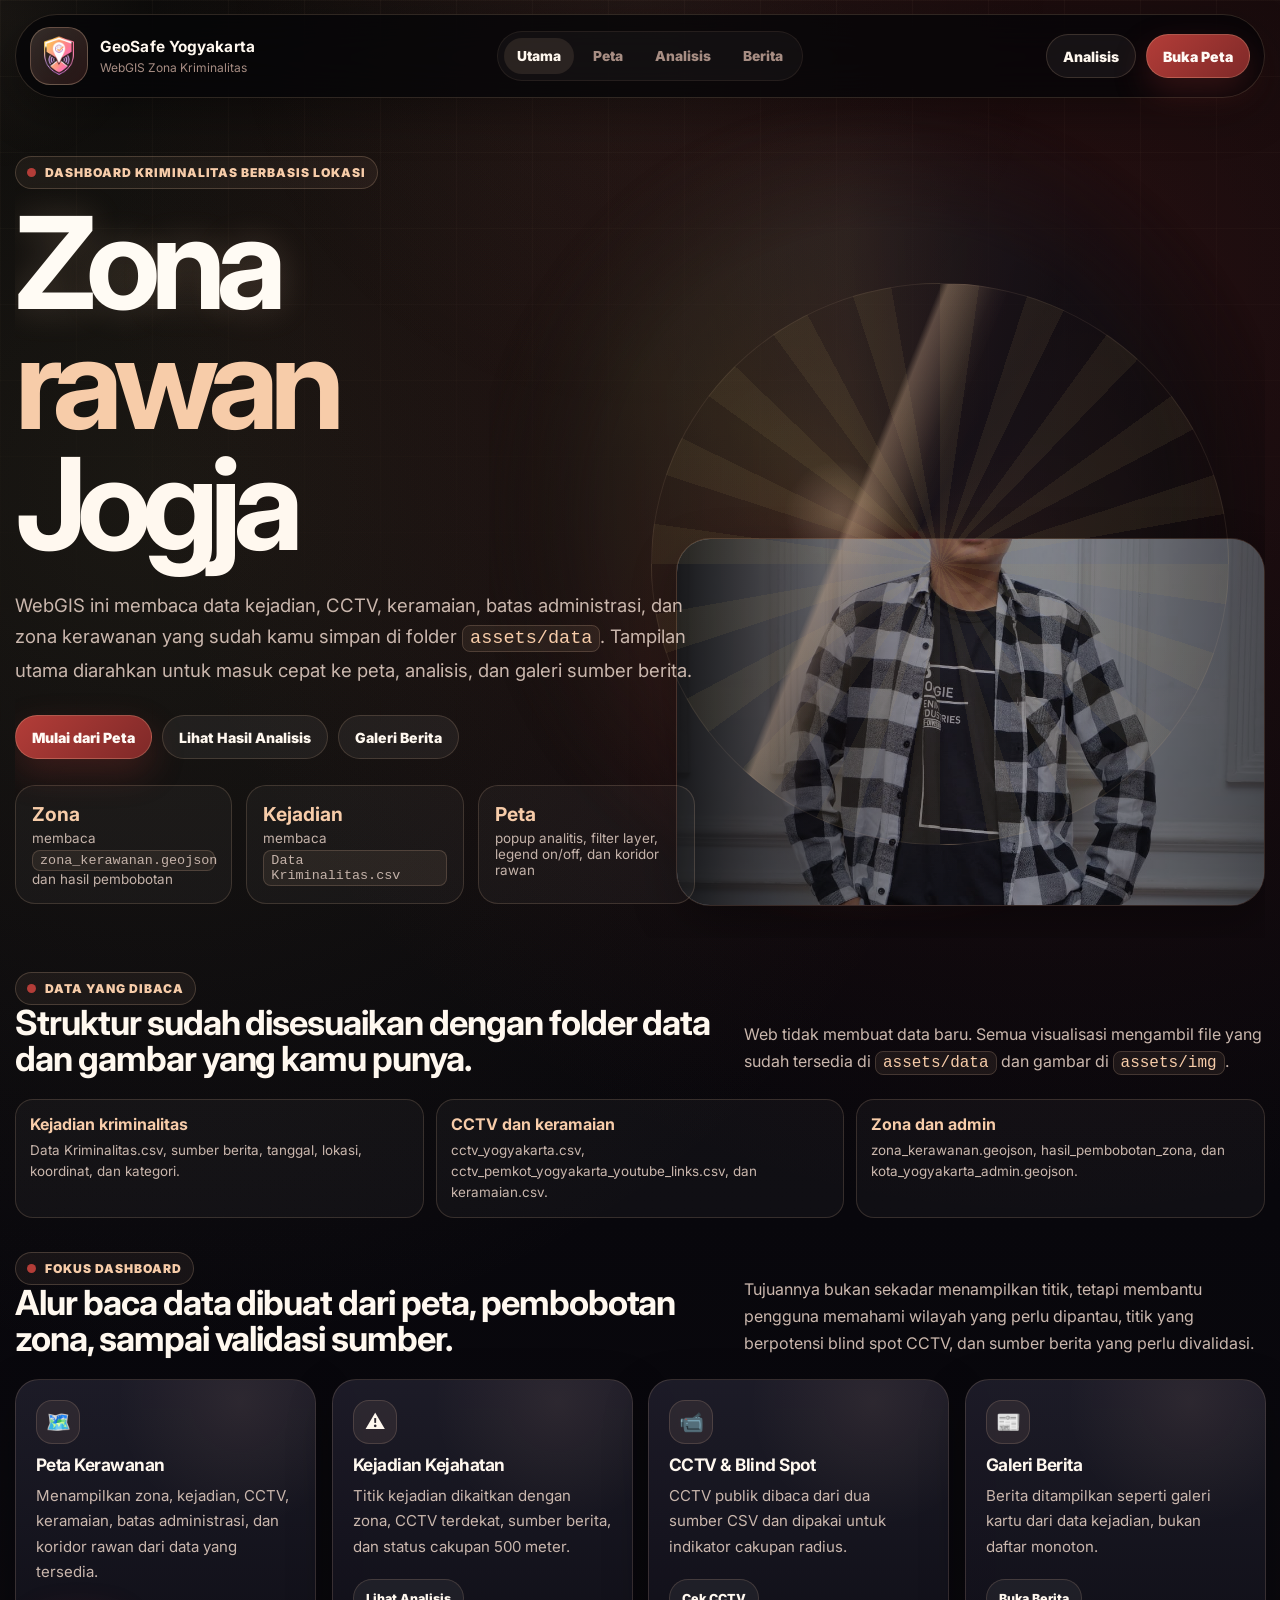
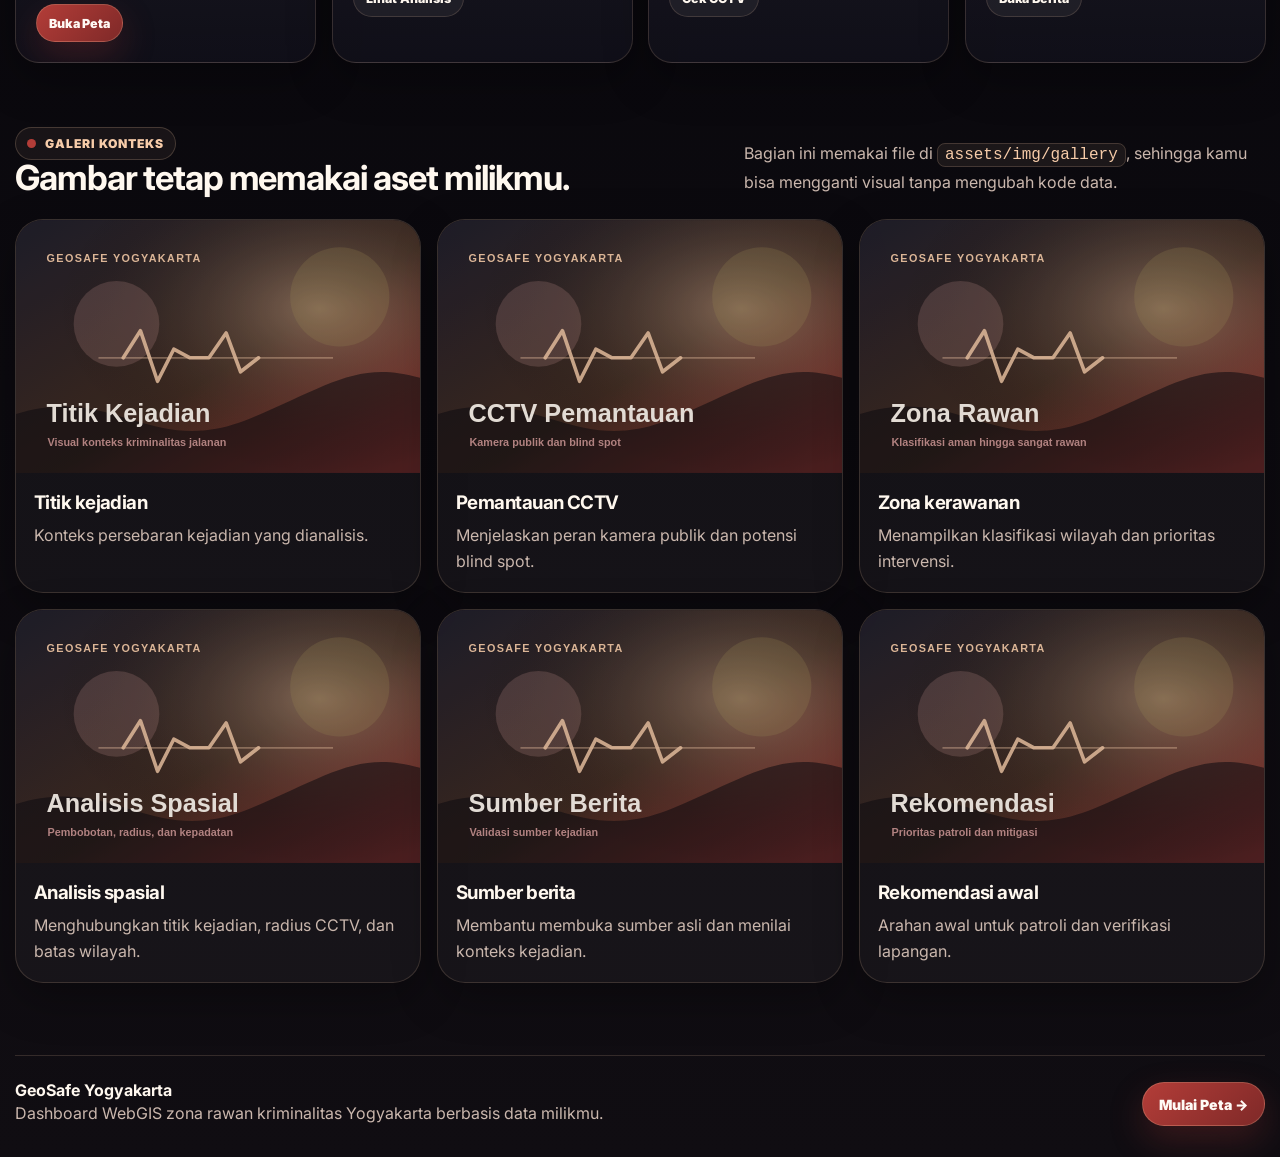
==== commit e7ec2b80: "Update index.html" ====
--- a/index.html
+++ b/index.html
@@ -46,7 +46,7 @@
           </div>
           <div class="feature-strip">
             <div class="strip-card"><strong>Zona</strong><span>membaca <span class="code">zona_kerawanan.geojson</span> dan hasil pembobotan</span></div>
-            <div class="strip-card"><strong>Kejadian</strong><span>membaca <span class="code">Data Kejahatan Klitih.csv</span></span></div>
+            <div class="strip-card"><strong>Kejadian</strong><span>membaca <span class="code">Data Kriminalitas.csv</span></span></div>
             <div class="strip-card"><strong>Peta</strong><span>popup analitis, filter layer, legend on/off, dan koridor rawan</span></div>
           </div>
         </div>
@@ -59,7 +59,7 @@
           <p>Web tidak membuat data baru. Semua visualisasi mengambil file yang sudah tersedia di <span class="code">assets/data</span> dan gambar di <span class="code">assets/img</span>.</p>
         </div>
         <div class="data-path-grid">
-          <div class="data-path"><strong>Kejadian kriminalitas</strong><span>Data Kejahatan Klitih.csv, sumber berita, tanggal, lokasi, dan koordinat.</span></div>
+          <div class="data-path"><strong>Kejadian kriminalitas</strong><span>Data Kriminalitas.csv, sumber berita, tanggal, lokasi, koordinat, dan kategori.</span></div>
           <div class="data-path"><strong>CCTV dan keramaian</strong><span>cctv_yogyakarta.csv, cctv_pemkot_yogyakarta_youtube_links.csv, dan keramaian.csv.</span></div>
           <div class="data-path"><strong>Zona dan admin</strong><span>zona_kerawanan.geojson, hasil_pembobotan_zona, dan kota_yogyakarta_admin.geojson.</span></div>
         </div>
@@ -72,7 +72,7 @@
         </div>
         <div class="grid-4">
           <article class="card"><div class="icon">🗺️</div><h3>Peta Kerawanan</h3><p>Menampilkan zona, kejadian, CCTV, keramaian, batas administrasi, dan koridor rawan dari data yang tersedia.</p><br><a class="btn small primary" href="peta.html">Buka Peta</a></article>
-          <article class="card"><div class="icon">⚠️</div><h3>Kejadian Klitih</h3><p>Titik kejadian dikaitkan dengan zona, CCTV terdekat, sumber berita, dan status cakupan 500 meter.</p><br><a class="btn small" href="analisis.html">Lihat Analisis</a></article>
+          <article class="card"><div class="icon">⚠️</div><h3>Kejadian Kejahatan</h3><p>Titik kejadian dikaitkan dengan zona, CCTV terdekat, sumber berita, dan status cakupan 500 meter.</p><br><a class="btn small" href="analisis.html">Lihat Analisis</a></article>
           <article class="card"><div class="icon">📹</div><h3>CCTV & Blind Spot</h3><p>CCTV publik dibaca dari dua sumber CSV dan dipakai untuk indikator cakupan radius.</p><br><a class="btn small" href="peta.html">Cek CCTV</a></article>
           <article class="card"><div class="icon">📰</div><h3>Galeri Berita</h3><p>Berita ditampilkan seperti galeri kartu dari data kejadian, bukan daftar monoton.</p><br><a class="btn small" href="berita.html">Buka Berita</a></article>
         </div>
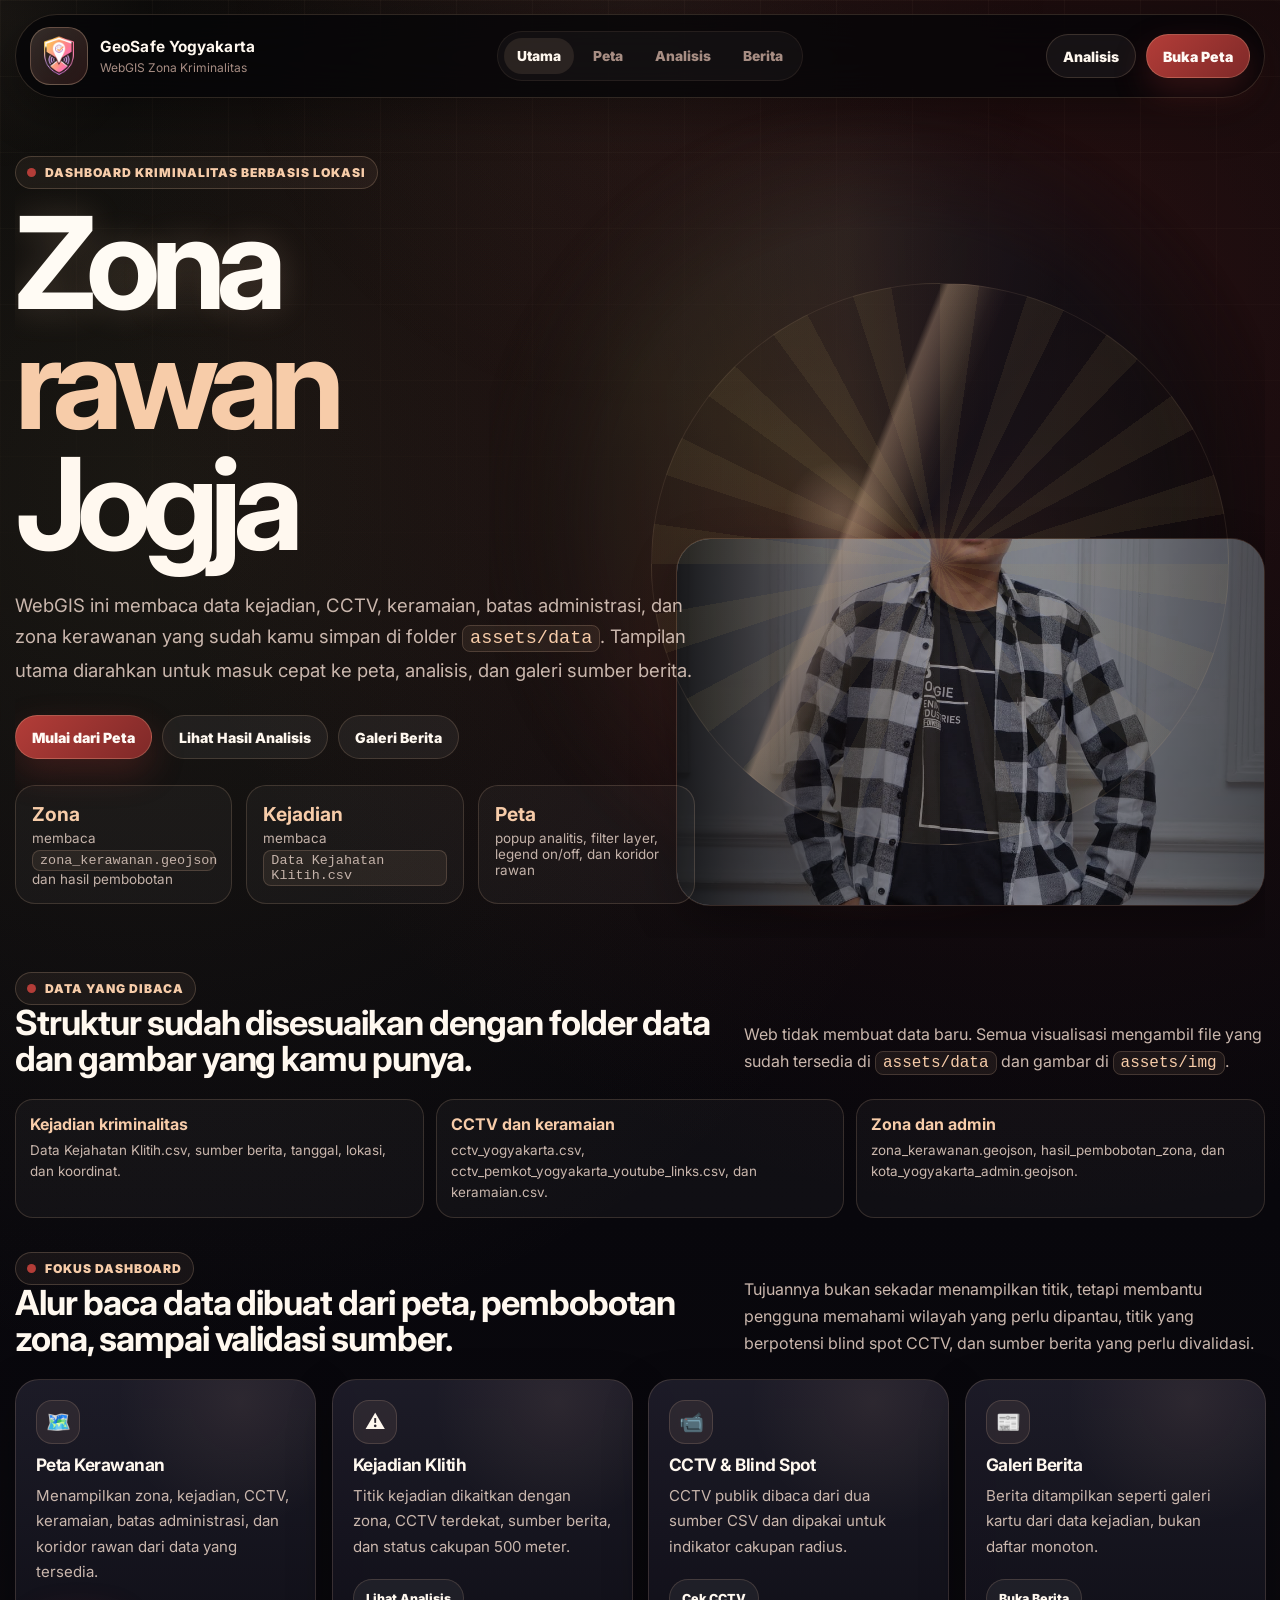
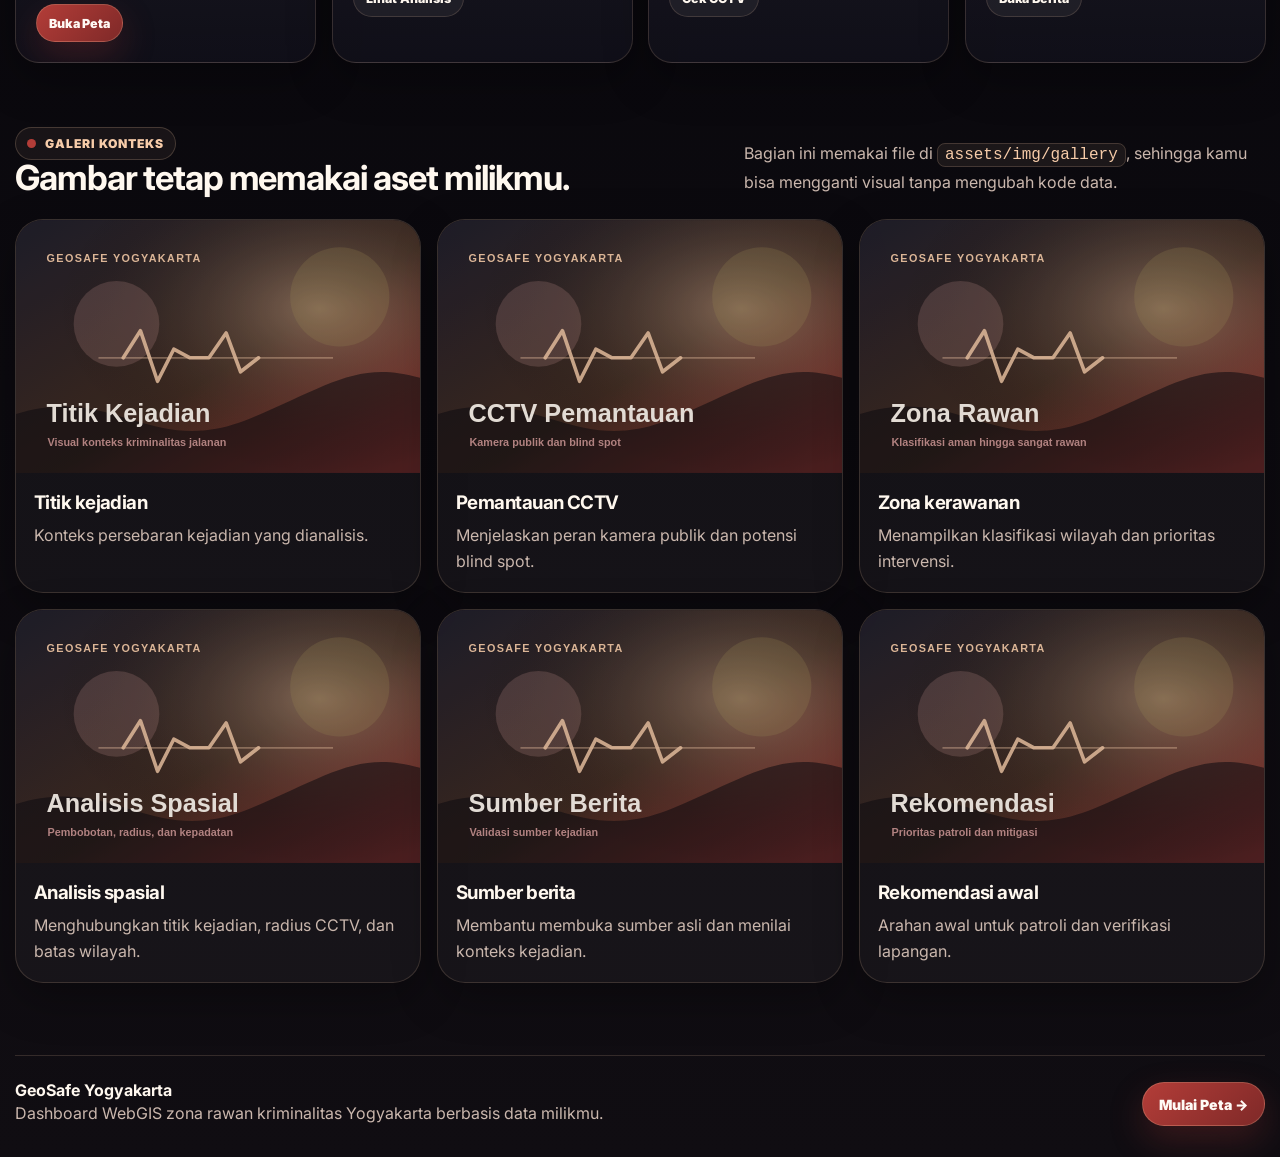
==== commit 7e877f02: "Add files via upload" ====
--- a/index.html
+++ b/index.html
@@ -46,7 +46,7 @@
           </div>
           <div class="feature-strip">
             <div class="strip-card"><strong>Zona</strong><span>membaca <span class="code">zona_kerawanan.geojson</span> dan hasil pembobotan</span></div>
-            <div class="strip-card"><strong>Kejadian</strong><span>membaca <span class="code">Data Kriminalitas.csv</span></span></div>
+            <div class="strip-card"><strong>Kejadian</strong><span>membaca <span class="code">Data Kejahatan Klitih.csv</span></span></div>
             <div class="strip-card"><strong>Peta</strong><span>popup analitis, filter layer, legend on/off, dan koridor rawan</span></div>
           </div>
         </div>
@@ -59,7 +59,7 @@
           <p>Web tidak membuat data baru. Semua visualisasi mengambil file yang sudah tersedia di <span class="code">assets/data</span> dan gambar di <span class="code">assets/img</span>.</p>
         </div>
         <div class="data-path-grid">
-          <div class="data-path"><strong>Kejadian kriminalitas</strong><span>Data Kriminalitas.csv, sumber berita, tanggal, lokasi, koordinat, dan kategori.</span></div>
+          <div class="data-path"><strong>Kejadian kriminalitas</strong><span>Data Kejahatan Klitih.csv, sumber berita, tanggal, lokasi, dan koordinat.</span></div>
           <div class="data-path"><strong>CCTV dan keramaian</strong><span>cctv_yogyakarta.csv, cctv_pemkot_yogyakarta_youtube_links.csv, dan keramaian.csv.</span></div>
           <div class="data-path"><strong>Zona dan admin</strong><span>zona_kerawanan.geojson, hasil_pembobotan_zona, dan kota_yogyakarta_admin.geojson.</span></div>
         </div>
@@ -72,7 +72,7 @@
         </div>
         <div class="grid-4">
           <article class="card"><div class="icon">🗺️</div><h3>Peta Kerawanan</h3><p>Menampilkan zona, kejadian, CCTV, keramaian, batas administrasi, dan koridor rawan dari data yang tersedia.</p><br><a class="btn small primary" href="peta.html">Buka Peta</a></article>
-          <article class="card"><div class="icon">⚠️</div><h3>Kejadian Kejahatan</h3><p>Titik kejadian dikaitkan dengan zona, CCTV terdekat, sumber berita, dan status cakupan 500 meter.</p><br><a class="btn small" href="analisis.html">Lihat Analisis</a></article>
+          <article class="card"><div class="icon">⚠️</div><h3>Kejadian Klitih</h3><p>Titik kejadian dikaitkan dengan zona, CCTV terdekat, sumber berita, dan status cakupan 500 meter.</p><br><a class="btn small" href="analisis.html">Lihat Analisis</a></article>
           <article class="card"><div class="icon">📹</div><h3>CCTV & Blind Spot</h3><p>CCTV publik dibaca dari dua sumber CSV dan dipakai untuk indikator cakupan radius.</p><br><a class="btn small" href="peta.html">Cek CCTV</a></article>
           <article class="card"><div class="icon">📰</div><h3>Galeri Berita</h3><p>Berita ditampilkan seperti galeri kartu dari data kejadian, bukan daftar monoton.</p><br><a class="btn small" href="berita.html">Buka Berita</a></article>
         </div>
--- a/assets/styles/style.css
+++ b/assets/styles/style.css
@@ -133,3 +133,18 @@
   .hero-media { position:relative; width:100%; right:auto; bottom:auto; margin-top:24px; z-index:0; }
   .data-path-grid, .news-gallery-hero, .news-grid-main { grid-template-columns:1fr; }
 }
+
+/* Peta v2 tambahan: restore fitur CCTV, basemap, popup analisis, batas admin, dan tombol analisis kiri */
+.map-layout { grid-template-columns: minmax(320px, 360px) minmax(0,1fr)!important; }
+.map-layout.left-collapsed { grid-template-columns: minmax(0,1fr)!important; }
+.panel-subtitle{margin:16px 0 10px;color:var(--cream);font-size:.86rem;letter-spacing:.02em}
+.analysis-button-grid{display:grid;grid-template-columns:1fr 1fr;gap:8px;margin:8px 0 14px}
+.analysis-chip,.zone-focus{border:1px solid var(--line);background:rgba(255,255,255,.045);color:var(--ink);border-radius:15px;padding:10px 11px;font-weight:850;font-size:.78rem;text-align:left;transition:.18s ease;display:inline-flex;align-items:center;gap:7px;min-height:42px}
+.analysis-chip:hover,.zone-focus:hover{transform:translateY(-1px);border-color:rgba(247,204,169,.38);background:rgba(247,204,169,.09)}
+.analysis-chip.primary{background:linear-gradient(135deg,var(--red),#7f2928);color:#fffaf5;border-color:rgba(247,204,169,.24)}
+.zone-focus-grid{display:grid;grid-template-columns:1fr 1fr;gap:8px;margin:8px 0 16px}
+.zone-focus.safe{border-color:rgba(109,213,165,.35)}.zone-focus.warn{border-color:rgba(247,204,169,.42)}.zone-focus.danger{border-color:rgba(179,61,56,.44)}
+.dot.lighting{background:#ffd469}.dot.admin{background:#fff8ef;border:2px solid #402a20}.dot.corridor{background:#402a20}
+.geo-marker.lighting{background:#ffd469;border-color:#402a20}.geo-marker.corridor-node{background:#402a20;border-color:#f7cca9}
+.popup-card a{color:var(--cream);font-weight:850}.popup-card ul{margin:7px 0 0 18px}.popup-card li{color:#cab7ad;line-height:1.55;font-size:.82rem;margin:4px 0}.leaflet-popup-content{width:auto!important;min-width:310px;max-width:430px}.custom-popup .leaflet-popup-content-wrapper{border-radius:20px}
+@media(max-width:1180px){.analysis-button-grid,.zone-focus-grid{grid-template-columns:1fr}.leaflet-popup-content{min-width:270px;max-width:340px}}
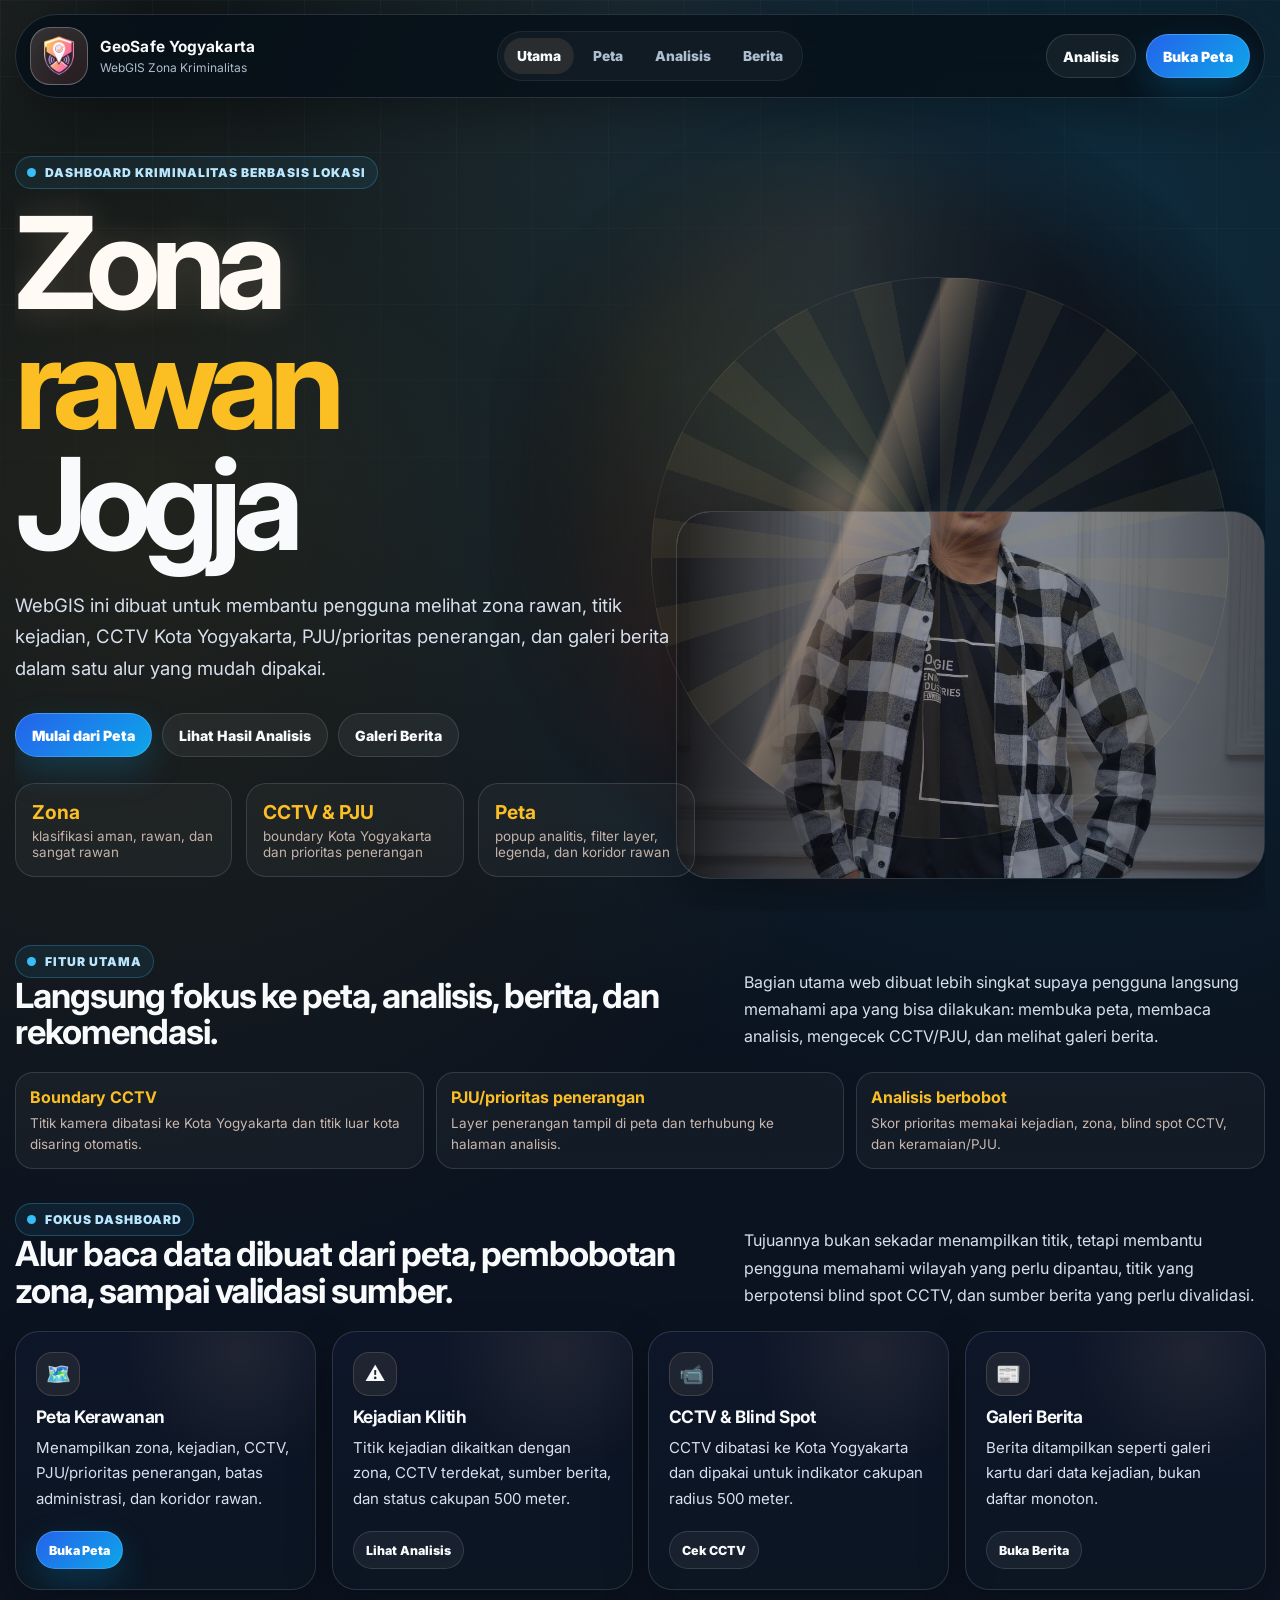
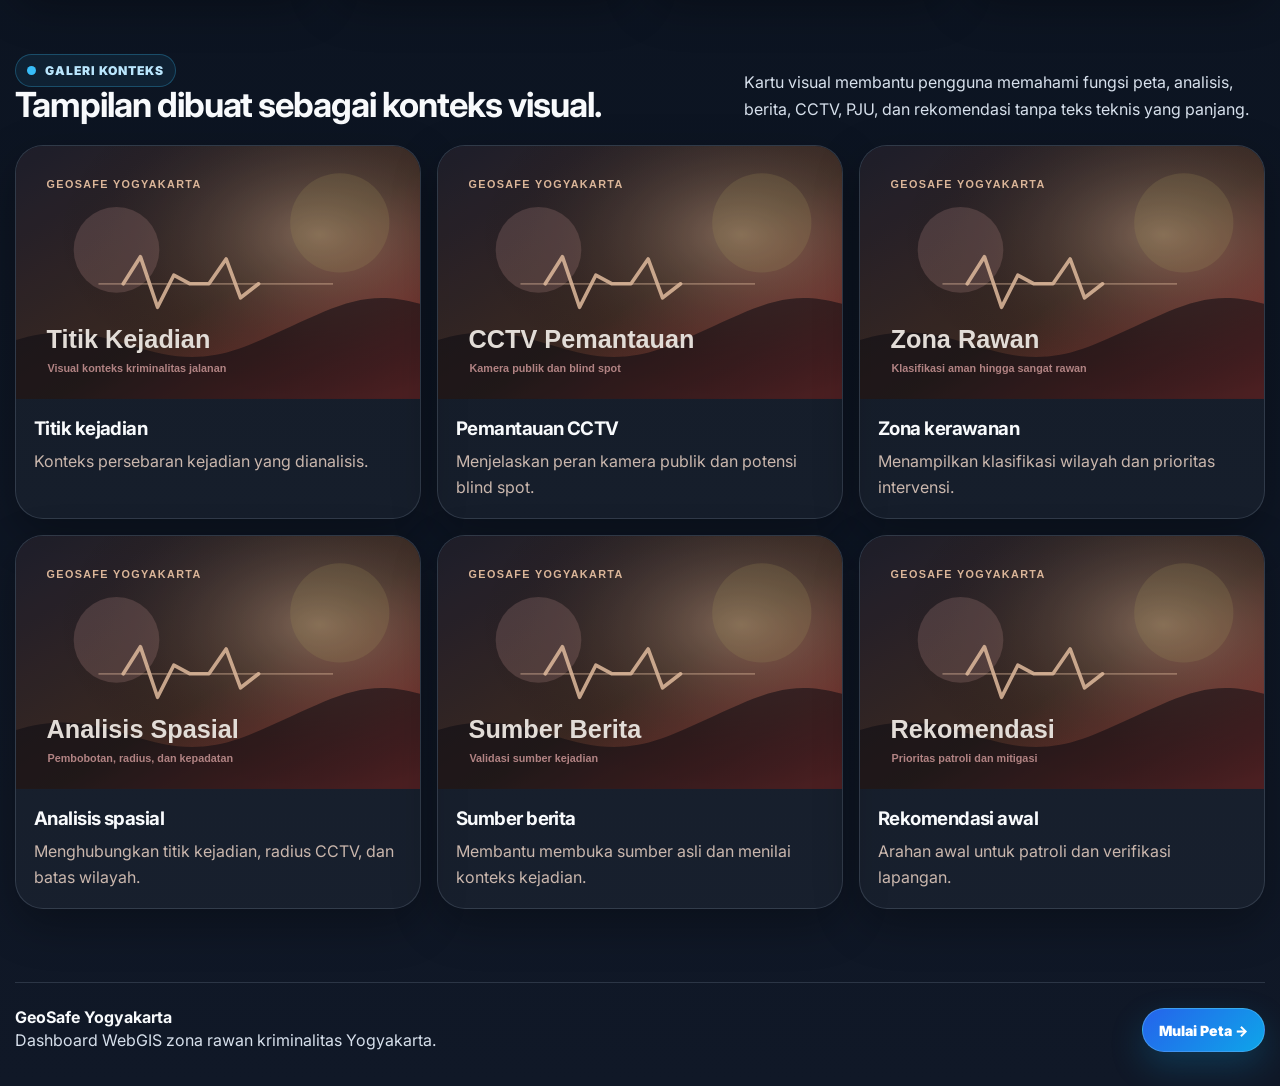
==== commit 84bbc045: "Add files via upload" ====
--- a/index.html
+++ b/index.html
@@ -38,16 +38,16 @@
         <div class="hero-content">
           <div class="eyebrow"><span class="pulse-dot"></span> Dashboard kriminalitas berbasis lokasi</div>
           <h1><span class="red">Zona</span><br><span class="cream">rawan</span><br>Jogja</h1>
-          <p class="lead">WebGIS ini membaca data kejadian, CCTV, keramaian, batas administrasi, dan zona kerawanan yang sudah kamu simpan di folder <span class="code">assets/data</span>. Tampilan utama diarahkan untuk masuk cepat ke peta, analisis, dan galeri sumber berita.</p>
+          <p class="lead">WebGIS ini dibuat untuk membantu pengguna melihat zona rawan, titik kejadian, CCTV Kota Yogyakarta, PJU/prioritas penerangan, dan galeri berita dalam satu alur yang mudah dipakai.</p>
           <div class="hero-actions">
             <a class="btn primary" href="peta.html">Mulai dari Peta</a>
             <a class="btn" href="analisis.html">Lihat Hasil Analisis</a>
             <a class="btn" href="berita.html">Galeri Berita</a>
           </div>
           <div class="feature-strip">
-            <div class="strip-card"><strong>Zona</strong><span>membaca <span class="code">zona_kerawanan.geojson</span> dan hasil pembobotan</span></div>
-            <div class="strip-card"><strong>Kejadian</strong><span>membaca <span class="code">Data Kejahatan Klitih.csv</span></span></div>
-            <div class="strip-card"><strong>Peta</strong><span>popup analitis, filter layer, legend on/off, dan koridor rawan</span></div>
+            <div class="strip-card"><strong>Zona</strong><span>klasifikasi aman, rawan, dan sangat rawan</span></div>
+            <div class="strip-card"><strong>CCTV & PJU</strong><span>boundary Kota Yogyakarta dan prioritas penerangan</span></div>
+            <div class="strip-card"><strong>Peta</strong><span>popup analitis, filter layer, legenda, dan koridor rawan</span></div>
           </div>
         </div>
         <figure class="hero-media" aria-label="Gambar latar WebGIS"><img src="assets/img/background-webgis.jpeg" alt="Latar WebGIS GeoSafe" /></figure>
@@ -55,13 +55,13 @@
 
       <section class="section compact">
         <div class="section-head">
-          <div><div class="eyebrow"><span class="pulse-dot"></span> Data yang dibaca</div><h2>Struktur sudah disesuaikan dengan folder data dan gambar yang kamu punya.</h2></div>
-          <p>Web tidak membuat data baru. Semua visualisasi mengambil file yang sudah tersedia di <span class="code">assets/data</span> dan gambar di <span class="code">assets/img</span>.</p>
+          <div><div class="eyebrow"><span class="pulse-dot"></span> Fitur utama</div><h2>Langsung fokus ke peta, analisis, berita, dan rekomendasi.</h2></div>
+          <p>Bagian utama web dibuat lebih singkat supaya pengguna langsung memahami apa yang bisa dilakukan: membuka peta, membaca analisis, mengecek CCTV/PJU, dan melihat galeri berita.</p>
         </div>
         <div class="data-path-grid">
-          <div class="data-path"><strong>Kejadian kriminalitas</strong><span>Data Kejahatan Klitih.csv, sumber berita, tanggal, lokasi, dan koordinat.</span></div>
-          <div class="data-path"><strong>CCTV dan keramaian</strong><span>cctv_yogyakarta.csv, cctv_pemkot_yogyakarta_youtube_links.csv, dan keramaian.csv.</span></div>
-          <div class="data-path"><strong>Zona dan admin</strong><span>zona_kerawanan.geojson, hasil_pembobotan_zona, dan kota_yogyakarta_admin.geojson.</span></div>
+          <div class="data-path"><strong>Boundary CCTV</strong><span>Titik kamera dibatasi ke Kota Yogyakarta dan titik luar kota disaring otomatis.</span></div>
+          <div class="data-path"><strong>PJU/prioritas penerangan</strong><span>Layer penerangan tampil di peta dan terhubung ke halaman analisis.</span></div>
+          <div class="data-path"><strong>Analisis berbobot</strong><span>Skor prioritas memakai kejadian, zona, blind spot CCTV, dan keramaian/PJU.</span></div>
         </div>
       </section>
 
@@ -71,17 +71,17 @@
           <p>Tujuannya bukan sekadar menampilkan titik, tetapi membantu pengguna memahami wilayah yang perlu dipantau, titik yang berpotensi blind spot CCTV, dan sumber berita yang perlu divalidasi.</p>
         </div>
         <div class="grid-4">
-          <article class="card"><div class="icon">🗺️</div><h3>Peta Kerawanan</h3><p>Menampilkan zona, kejadian, CCTV, keramaian, batas administrasi, dan koridor rawan dari data yang tersedia.</p><br><a class="btn small primary" href="peta.html">Buka Peta</a></article>
+          <article class="card"><div class="icon">🗺️</div><h3>Peta Kerawanan</h3><p>Menampilkan zona, kejadian, CCTV, PJU/prioritas penerangan, batas administrasi, dan koridor rawan.</p><br><a class="btn small primary" href="peta.html">Buka Peta</a></article>
           <article class="card"><div class="icon">⚠️</div><h3>Kejadian Klitih</h3><p>Titik kejadian dikaitkan dengan zona, CCTV terdekat, sumber berita, dan status cakupan 500 meter.</p><br><a class="btn small" href="analisis.html">Lihat Analisis</a></article>
-          <article class="card"><div class="icon">📹</div><h3>CCTV & Blind Spot</h3><p>CCTV publik dibaca dari dua sumber CSV dan dipakai untuk indikator cakupan radius.</p><br><a class="btn small" href="peta.html">Cek CCTV</a></article>
+          <article class="card"><div class="icon">📹</div><h3>CCTV & Blind Spot</h3><p>CCTV dibatasi ke Kota Yogyakarta dan dipakai untuk indikator cakupan radius 500 meter.</p><br><a class="btn small" href="peta.html">Cek CCTV</a></article>
           <article class="card"><div class="icon">📰</div><h3>Galeri Berita</h3><p>Berita ditampilkan seperti galeri kartu dari data kejadian, bukan daftar monoton.</p><br><a class="btn small" href="berita.html">Buka Berita</a></article>
         </div>
       </section>
 
       <section class="section">
         <div class="section-head">
-          <div><div class="eyebrow"><span class="pulse-dot"></span> Galeri konteks</div><h2>Gambar tetap memakai aset milikmu.</h2></div>
-          <p>Bagian ini memakai file di <span class="code">assets/img/gallery</span>, sehingga kamu bisa mengganti visual tanpa mengubah kode data.</p>
+          <div><div class="eyebrow"><span class="pulse-dot"></span> Galeri konteks</div><h2>Tampilan dibuat sebagai konteks visual.</h2></div>
+          <p>Kartu visual membantu pengguna memahami fungsi peta, analisis, berita, CCTV, PJU, dan rekomendasi tanpa teks teknis yang panjang.</p>
         </div>
         <div class="gallery-grid">
           <article class="gallery-card"><img src="assets/img/gallery/kejadian-kriminal.svg" alt="Ilustrasi titik kejadian kriminalitas"><div><h3>Titik kejadian</h3><p>Konteks persebaran kejadian yang dianalisis.</p></div></article>
@@ -94,7 +94,7 @@
       </section>
 
       <footer class="footer">
-        <div class="footer-top"><div><strong>GeoSafe Yogyakarta</strong><p class="muted">Dashboard WebGIS zona rawan kriminalitas Yogyakarta berbasis data milikmu.</p></div><a class="btn primary" href="peta.html">Mulai Peta →</a></div>
+        <div class="footer-top"><div><strong>GeoSafe Yogyakarta</strong><p class="muted">Dashboard WebGIS zona rawan kriminalitas Yogyakarta.</p></div><a class="btn primary" href="peta.html">Mulai Peta →</a></div>
       </footer>
     </main>
   </div>
--- a/assets/styles/theme.css
+++ b/assets/styles/theme.css
@@ -1,24 +1,27 @@
 :root {
-  --bg: #050507;
-  --bg-2: #090911;
-  --panel: rgba(18, 17, 28, 0.86);
-  --panel-solid: #11101a;
-  --panel-2: rgba(31, 30, 43, 0.92);
-  --ink: #fff8ef;
-  --text: #fff8ef;
-  --muted: #c89290;
-  --muted-2: #a78d83;
-  --line: rgba(247, 204, 169, 0.16);
-  --line-strong: rgba(247, 204, 169, 0.28);
-  --red: #b33d38;
-  --rose: #c89290;
-  --navy: #1f1e2b;
-  --cream: #f7cca9;
-  --gold: #ae995b;
-  --brown: #402a20;
-  --safe: #6dd5a5;
-  --warn: #f7cca9;
-  --danger: #b33d38;
+  --bg: #071019;
+  --bg-2: #0b1622;
+  --panel: rgba(15, 23, 42, 0.88);
+  --panel-solid: #0f172a;
+  --panel-2: rgba(30, 41, 59, 0.92);
+  --ink: #f8fafc;
+  --text: #f8fafc;
+  --muted: #cbd5e1;
+  --muted-2: #aebdd0;
+  --muted-readable: #d7e0ec;
+  --line: rgba(148, 163, 184, 0.22);
+  --line-strong: rgba(203, 213, 225, 0.34);
+  --red: #ef4444;
+  --rose: #fb7185;
+  --navy: #111827;
+  --cream: #fbbf24;
+  --gold: #f59e0b;
+  --brown: #334155;
+  --safe: #34d399;
+  --warn: #fbbf24;
+  --danger: #ef4444;
+  --accent: #38bdf8;
+  --accent-2: #818cf8;
   --shadow: 0 28px 90px rgba(0,0,0,.55);
   --shadow-soft: 0 16px 45px rgba(0,0,0,.30);
   --radius-xl: 34px;
--- a/assets/styles/style.css
+++ b/assets/styles/style.css
@@ -148,3 +148,146 @@
 .geo-marker.lighting{background:#ffd469;border-color:#402a20}.geo-marker.corridor-node{background:#402a20;border-color:#f7cca9}
 .popup-card a{color:var(--cream);font-weight:850}.popup-card ul{margin:7px 0 0 18px}.popup-card li{color:#cab7ad;line-height:1.55;font-size:.82rem;margin:4px 0}.leaflet-popup-content{width:auto!important;min-width:310px;max-width:430px}.custom-popup .leaflet-popup-content-wrapper{border-radius:20px}
 @media(max-width:1180px){.analysis-button-grid,.zone-focus-grid{grid-template-columns:1fr}.leaflet-popup-content{min-width:270px;max-width:340px}}
+
+
+/* =========================================================
+   CCTV Marker Fix - simbol lebih jelas dan tidak ketutup titik kejadian
+========================================================= */
+.geo-marker {
+  width: 26px !important;
+  height: 26px !important;
+  display: inline-grid !important;
+  place-items: center !important;
+  border-radius: 999px !important;
+  border: 2px solid #fffaf5 !important;
+  box-shadow:
+    0 7px 18px rgba(0,0,0,.42),
+    0 0 0 4px rgba(255,255,255,.16) !important;
+  position: relative !important;
+  transform: translateZ(0) !important;
+}
+.geo-marker::after {
+  content:"";
+  position:absolute;
+  inset:-5px;
+  border-radius:inherit;
+  border:1px solid currentColor;
+  opacity:.34;
+}
+.geo-marker svg {
+  width: 18px;
+  height: 18px;
+  fill: currentColor;
+  display:block;
+}
+.geo-marker.incident {
+  background:#f3393f !important;
+  color:#ff4b4f !important;
+}
+.geo-marker.incident .symbol-core {
+  width:8px;
+  height:8px;
+  border-radius:999px;
+  background:#fffaf5;
+  box-shadow:0 0 0 5px rgba(255,255,255,.12);
+}
+.geo-marker.cctv {
+  width: 34px !important;
+  height: 34px !important;
+  border-radius: 13px !important;
+  background: linear-gradient(135deg,#0b5f8c,#27b7ff) !important;
+  color: #ffffff !important;
+  border: 2px solid #e8f8ff !important;
+  box-shadow:
+    0 10px 24px rgba(0,0,0,.48),
+    0 0 0 4px rgba(39,183,255,.22),
+    0 0 24px rgba(39,183,255,.48) !important;
+}
+.geo-marker.cctv::before {
+  content:"";
+  position:absolute;
+  right:-4px;
+  top:-4px;
+  width:10px;
+  height:10px;
+  border-radius:999px;
+  background:#7fffd1;
+  border:2px solid #073247;
+}
+.geo-marker.crowd {
+  background:#ae995b !important;
+  color:#ae995b !important;
+}
+.geo-marker.crowd .symbol-core,
+.geo-marker.lighting .symbol-core,
+.geo-marker.corridor-node .symbol-core {
+  width:9px;
+  height:9px;
+  border-radius:999px;
+  background:#fffaf5;
+}
+.geo-marker.lighting {
+  background:#ffd469 !important;
+  color:#ffd469 !important;
+  border-color:#402a20 !important;
+}
+.geo-marker.corridor-node {
+  background:#402a20 !important;
+  color:#402a20 !important;
+  border-color:#f7cca9 !important;
+}
+.leaflet-pane.cctvPane {
+  z-index: 650 !important;
+}
+.popup-streams {
+  display:grid;
+  gap:8px;
+  margin-top:8px;
+}
+.popup-streams a {
+  display:flex;
+  align-items:center;
+  gap:8px;
+  padding:9px 10px;
+  border:1px solid rgba(82,169,255,.34);
+  border-radius:12px;
+  color:#e8f8ff !important;
+  background:rgba(82,169,255,.10);
+  font-weight:850;
+}
+.popup-note {
+  color:#c9b8ae !important;
+  font-size:.82rem !important;
+  line-height:1.55 !important;
+}
+.cctv-popup .popup-title {
+  color:#e8f8ff;
+}
+
+/* =========================================================
+   Readability dark theme patch
+========================================================= */
+body{
+  background:
+    radial-gradient(circle at 84% 8%, rgba(56,189,248,.16), transparent 34%),
+    radial-gradient(circle at 12% 18%, rgba(251,191,36,.10), transparent 32%),
+    linear-gradient(180deg,#071019 0%,#0b1320 48%,#101827 100%) !important;
+  color:var(--text) !important;
+}
+body::before{background-image:linear-gradient(rgba(203,213,225,.035) 1px, transparent 1px),linear-gradient(90deg, rgba(203,213,225,.035) 1px, transparent 1px) !important}
+.topbar,.panel,.legend,.status-pill{background:rgba(7,16,25,.84) !important;border-color:var(--line) !important}
+.card,.news-card,.item-card,.layer-toggle,.method-grid article{background:linear-gradient(180deg,rgba(15,23,42,.92),rgba(11,22,34,.90)) !important;border-color:var(--line) !important}
+.card p,.lead,.muted,.section-head p,.news-body p,.popup-meta,.panel-head span,.legend-row,.summary-list,td{color:var(--muted-readable) !important}
+.brand-text span,.brand span,.stat span,.stat em,.item-card p,.item-card small{color:var(--muted-2) !important}
+.btn.primary,.analysis-chip.primary{background:linear-gradient(135deg,#2563eb,#0ea5e9) !important;border-color:rgba(125,211,252,.35) !important;box-shadow:0 14px 34px rgba(14,165,233,.22) !important;color:#fff !important}
+.btn:hover,.analysis-chip:hover,.zone-focus:hover{border-color:rgba(125,211,252,.42) !important;background:rgba(56,189,248,.10) !important}
+.eyebrow{color:#bae6fd !important;border-color:rgba(56,189,248,.28) !important;background:rgba(56,189,248,.08) !important}
+.pulse-dot{background:#38bdf8 !important;box-shadow:0 0 0 0 rgba(56,189,248,.55) !important}
+.code{color:#fde68a !important;border-color:rgba(251,191,36,.28) !important;background:rgba(251,191,36,.08) !important}
+.field,.select,.input{background:rgba(2,6,23,.78) !important;color:var(--ink) !important;border-color:var(--line) !important}
+.field:focus,.select:focus,.input:focus{border-color:rgba(56,189,248,.52) !important;box-shadow:0 0 0 4px rgba(56,189,248,.10) !important}
+th{color:#fde68a !important;background:rgba(251,191,36,.08) !important}
+.tag.high,.pill.danger{color:#fecaca !important;border-color:rgba(239,68,68,.42) !important;background:rgba(239,68,68,.13) !important}
+.tag.med,.pill.warning{color:#fde68a !important;border-color:rgba(251,191,36,.38) !important;background:rgba(251,191,36,.11) !important}
+.tag.low,.pill.safe{color:#bbf7d0 !important;border-color:rgba(52,211,153,.34) !important;background:rgba(52,211,153,.10) !important}
+.pill.accent{color:#bae6fd !important;border-color:rgba(56,189,248,.36) !important;background:rgba(56,189,248,.10) !important}
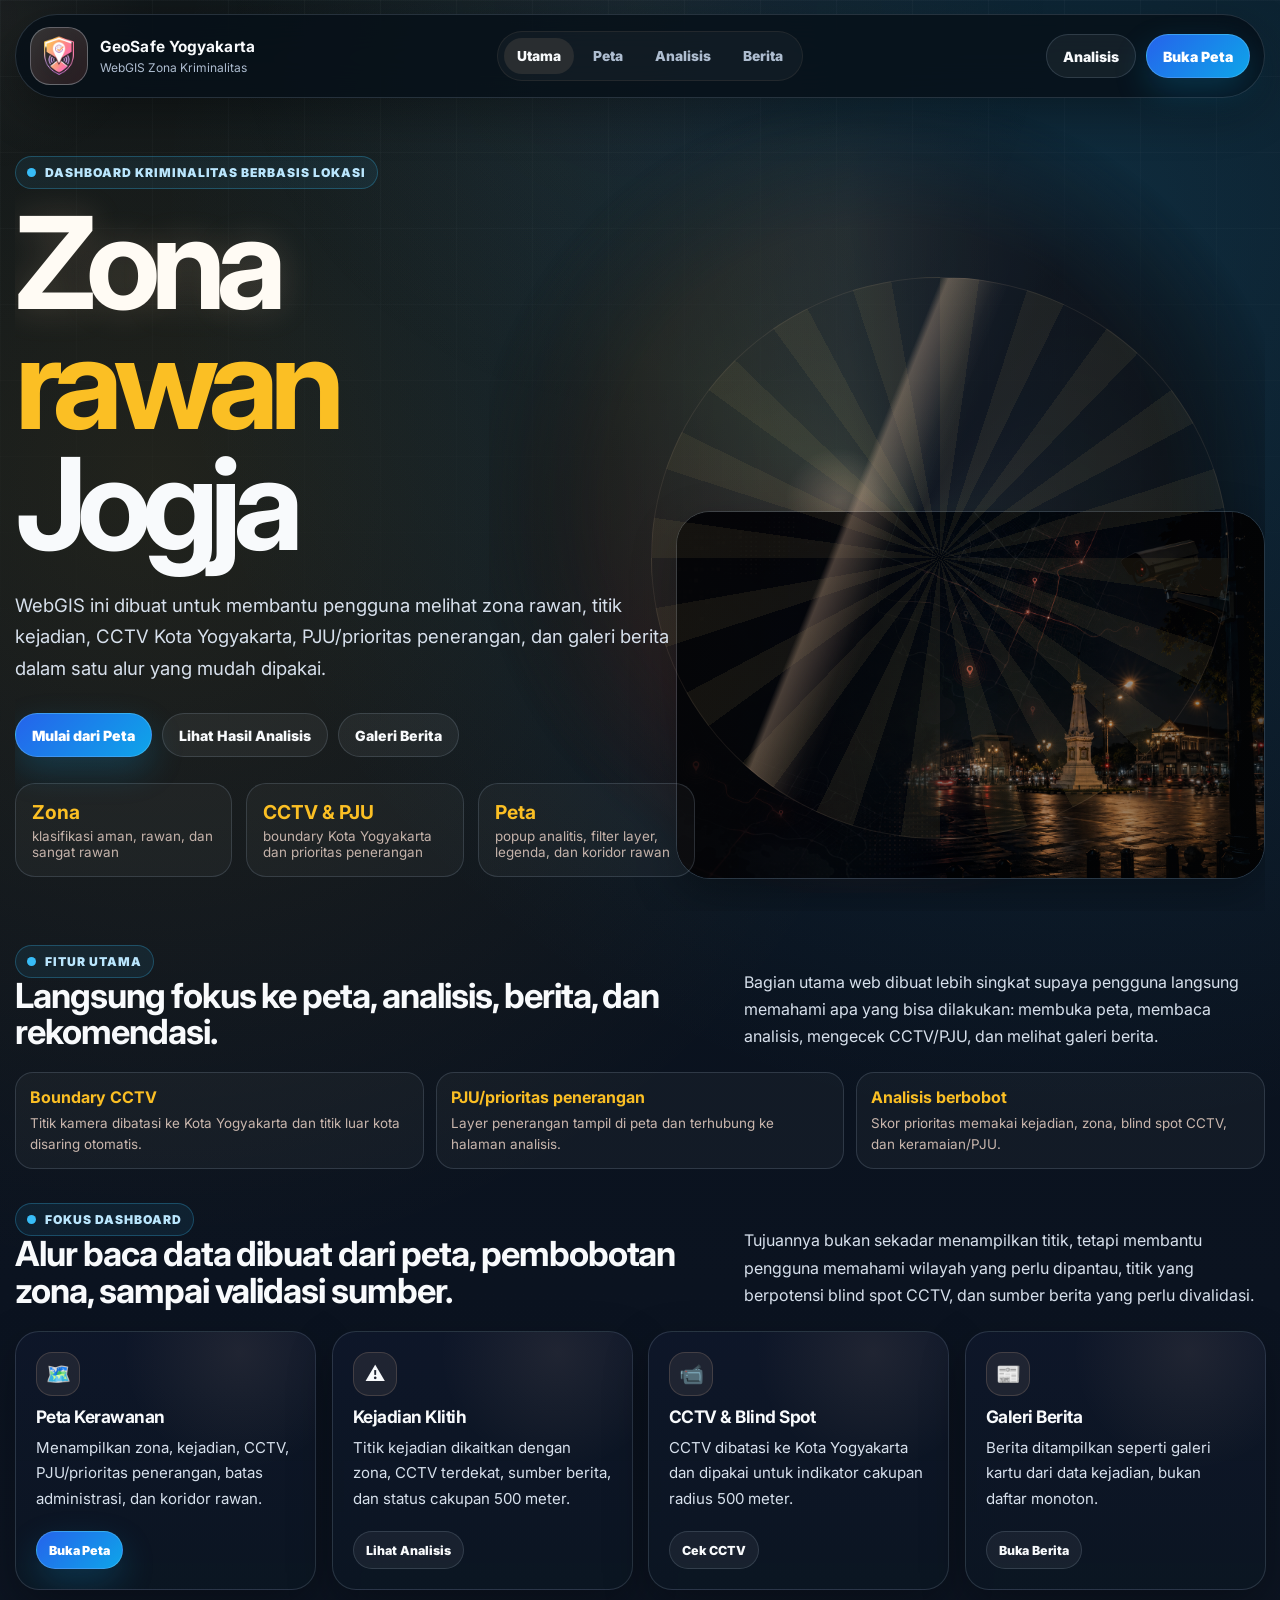
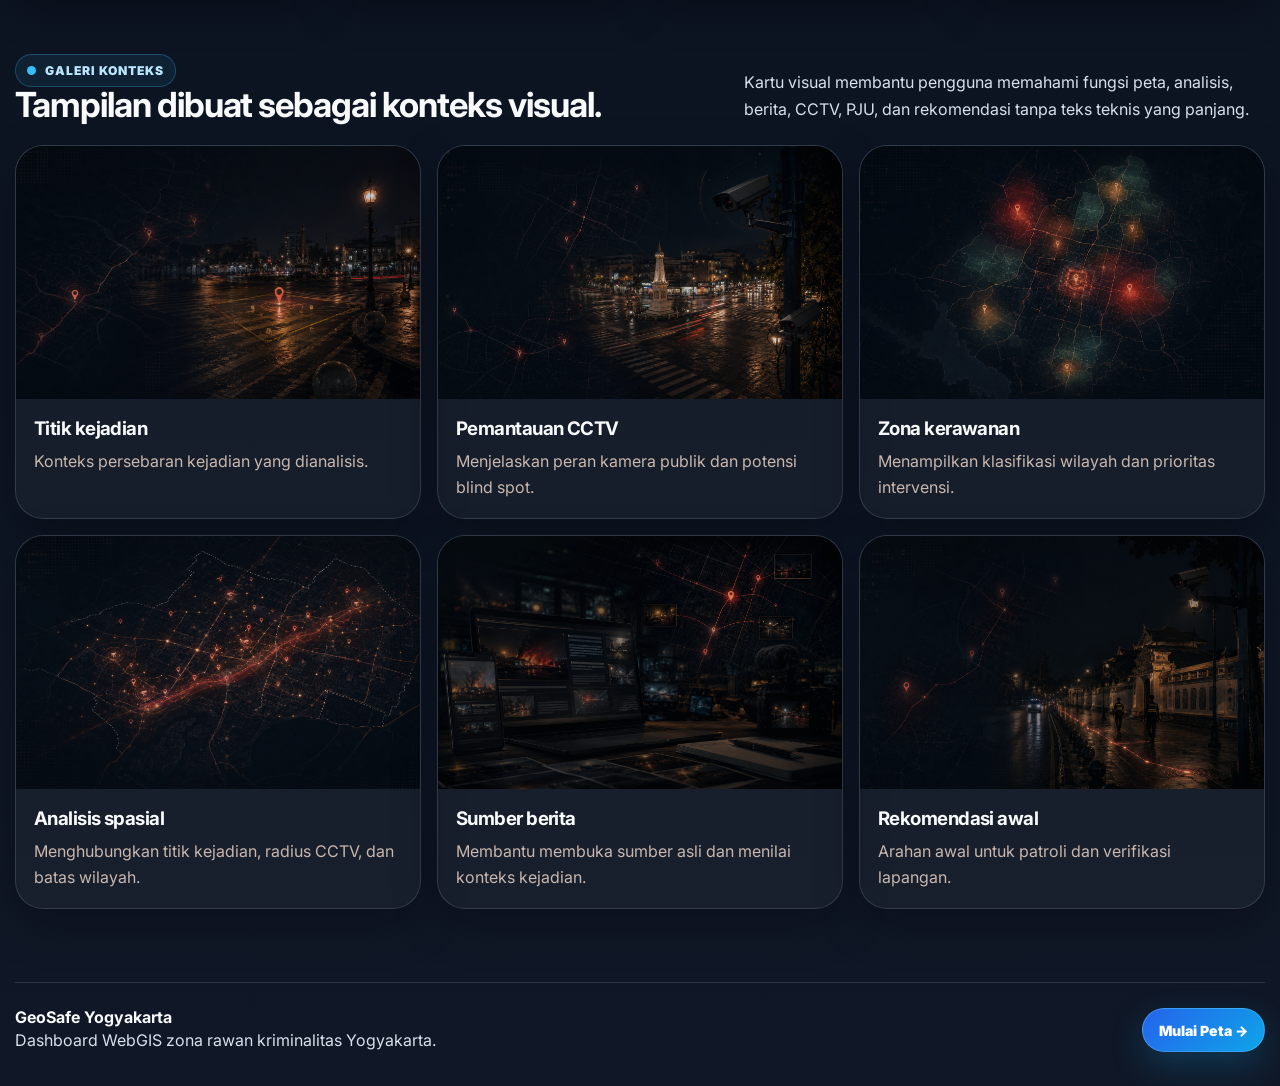
==== commit ba7556bf: "Add files via upload" ====
--- a/index.html
+++ b/index.html
@@ -50,7 +50,7 @@
             <div class="strip-card"><strong>Peta</strong><span>popup analitis, filter layer, legenda, dan koridor rawan</span></div>
           </div>
         </div>
-        <figure class="hero-media" aria-label="Gambar latar WebGIS"><img src="assets/img/background-webgis.jpeg" alt="Latar WebGIS GeoSafe" /></figure>
+        <figure class="hero-media" aria-label="Gambar latar WebGIS"><img src="assets/img/background-webgis.png" alt="Latar WebGIS GeoSafe" /></figure>
       </section>
 
       <section class="section compact">
@@ -84,12 +84,12 @@
           <p>Kartu visual membantu pengguna memahami fungsi peta, analisis, berita, CCTV, PJU, dan rekomendasi tanpa teks teknis yang panjang.</p>
         </div>
         <div class="gallery-grid">
-          <article class="gallery-card"><img src="assets/img/gallery/kejadian-kriminal.svg" alt="Ilustrasi titik kejadian kriminalitas"><div><h3>Titik kejadian</h3><p>Konteks persebaran kejadian yang dianalisis.</p></div></article>
-          <article class="gallery-card"><img src="assets/img/gallery/cctv-pemantauan.svg" alt="Ilustrasi CCTV pemantauan"><div><h3>Pemantauan CCTV</h3><p>Menjelaskan peran kamera publik dan potensi blind spot.</p></div></article>
-          <article class="gallery-card"><img src="assets/img/gallery/zona-rawan.svg" alt="Ilustrasi zona rawan"><div><h3>Zona kerawanan</h3><p>Menampilkan klasifikasi wilayah dan prioritas intervensi.</p></div></article>
-          <article class="gallery-card"><img src="assets/img/gallery/analisis-spasial.svg" alt="Ilustrasi analisis spasial"><div><h3>Analisis spasial</h3><p>Menghubungkan titik kejadian, radius CCTV, dan batas wilayah.</p></div></article>
-          <article class="gallery-card"><img src="assets/img/gallery/berita-sumber.svg" alt="Ilustrasi sumber berita"><div><h3>Sumber berita</h3><p>Membantu membuka sumber asli dan menilai konteks kejadian.</p></div></article>
-          <article class="gallery-card"><img src="assets/img/gallery/patroli-rekomendasi.svg" alt="Ilustrasi rekomendasi patroli"><div><h3>Rekomendasi awal</h3><p>Arahan awal untuk patroli dan verifikasi lapangan.</p></div></article>
+          <article class="gallery-card"><img src="assets/img/gallery/kejadian-kriminal.png" alt="Ilustrasi titik kejadian kriminalitas"><div><h3>Titik kejadian</h3><p>Konteks persebaran kejadian yang dianalisis.</p></div></article>
+          <article class="gallery-card"><img src="assets/img/gallery/cctv-pemantauan.png" alt="Ilustrasi CCTV pemantauan"><div><h3>Pemantauan CCTV</h3><p>Menjelaskan peran kamera publik dan potensi blind spot.</p></div></article>
+          <article class="gallery-card"><img src="assets/img/gallery/zona-rawan.png" alt="Ilustrasi zona rawan"><div><h3>Zona kerawanan</h3><p>Menampilkan klasifikasi wilayah dan prioritas intervensi.</p></div></article>
+          <article class="gallery-card"><img src="assets/img/gallery/analisis-spasial.png" alt="Ilustrasi analisis spasial"><div><h3>Analisis spasial</h3><p>Menghubungkan titik kejadian, radius CCTV, dan batas wilayah.</p></div></article>
+          <article class="gallery-card"><img src="assets/img/gallery/berita-sumber.png" alt="Ilustrasi sumber berita"><div><h3>Sumber berita</h3><p>Membantu membuka sumber asli dan menilai konteks kejadian.</p></div></article>
+          <article class="gallery-card"><img src="assets/img/gallery/patroli-rekomendasi.png" alt="Ilustrasi rekomendasi patroli"><div><h3>Rekomendasi awal</h3><p>Arahan awal untuk patroli dan verifikasi lapangan.</p></div></article>
         </div>
       </section>
 
--- a/assets/styles/style.css
+++ b/assets/styles/style.css
@@ -33,7 +33,7 @@
   position: absolute; right: 0; bottom: 32px; width: min(46vw, 640px); aspect-ratio: 16 / 10;
   border-radius: 34px; overflow: hidden; border: 1px solid var(--line); box-shadow: var(--shadow-soft); z-index: -1;
 }
-.hero-media img { width: 100%; height: 100%; object-fit: cover; opacity: .78; filter: saturate(.92) contrast(1.03); }
+.hero-media img { width: 100%; height: 100%; object-fit: cover; opacity: .92; filter: saturate(1.02) contrast(1.06); }
 .hero-media::after { content:""; position:absolute; inset:0; background:linear-gradient(90deg, rgba(5,5,7,.88), rgba(5,5,7,.08), rgba(5,5,7,.55)); }
 .data-path-grid { display:grid; grid-template-columns: repeat(3,minmax(0,1fr)); gap: 12px; margin-top: 18px; }
 .data-path { border:1px solid var(--line); border-radius:18px; padding:14px; background:rgba(255,255,255,.035); }
@@ -146,7 +146,7 @@
 .zone-focus.safe{border-color:rgba(109,213,165,.35)}.zone-focus.warn{border-color:rgba(247,204,169,.42)}.zone-focus.danger{border-color:rgba(179,61,56,.44)}
 .dot.lighting{background:#ffd469}.dot.admin{background:#fff8ef;border:2px solid #402a20}.dot.corridor{background:#402a20}
 .geo-marker.lighting{background:#ffd469;border-color:#402a20}.geo-marker.corridor-node{background:#402a20;border-color:#f7cca9}
-.popup-card a{color:var(--cream);font-weight:850}.popup-card ul{margin:7px 0 0 18px}.popup-card li{color:#cab7ad;line-height:1.55;font-size:.82rem;margin:4px 0}.leaflet-popup-content{width:auto!important;min-width:310px;max-width:430px}.custom-popup .leaflet-popup-content-wrapper{border-radius:20px}
+.popup-card a{color:var(--cream);font-weight:850}.popup-card ul{margin:7px 0 0 18px}.popup-card li{color:#cab7ad;line-height:1.55;font-size:.82rem;margin:4px 0}.leaflet-popup-content{width:auto!important;min-width:310px;max-width:560px}.custom-popup .leaflet-popup-content-wrapper{border-radius:20px}
 @media(max-width:1180px){.analysis-button-grid,.zone-focus-grid{grid-template-columns:1fr}.leaflet-popup-content{min-width:270px;max-width:340px}}
 
 
@@ -291,3 +291,16 @@
 .tag.med,.pill.warning{color:#fde68a !important;border-color:rgba(251,191,36,.38) !important;background:rgba(251,191,36,.11) !important}
 .tag.low,.pill.safe{color:#bbf7d0 !important;border-color:rgba(52,211,153,.34) !important;background:rgba(52,211,153,.10) !important}
 .pill.accent{color:#bae6fd !important;border-color:rgba(56,189,248,.36) !important;background:rgba(56,189,248,.10) !important}
+
+/* CCTV live popup v4 */
+.leaflet-popup-content{width:auto!important;min-width:330px;max-width:560px}
+.cctv-popup{min-width:500px;max-width:560px}
+.cctv-live-preview{border-color:rgba(56,189,248,.38);box-shadow:0 18px 40px rgba(0,0,0,.30)}
+.cctv-live-actions{display:grid;grid-template-columns:1fr 1fr;gap:8px;margin:10px 0}
+.cctv-live-actions a{display:flex;align-items:center;justify-content:center;min-height:38px;border:1px solid rgba(56,189,248,.35);background:rgba(56,189,248,.10);color:#e0f2fe!important;border-radius:12px;font-size:.78rem;font-weight:900;text-align:center}
+.popup-streams.compact{margin-top:10px}
+.popup-streams.compact a{font-size:.76rem;padding:8px 9px}
+@media(max-width:720px){.leaflet-popup-content{min-width:260px;max-width:330px}.cctv-popup{min-width:260px;max-width:330px}.cctv-live-actions{grid-template-columns:1fr}}
+
+.gallery-card img, .news-thumb img { transition: transform .35s ease, filter .35s ease; }
+.gallery-card:hover img, .news-card:hover .news-thumb img { transform: scale(1.03); filter: saturate(1.05) contrast(1.04); }
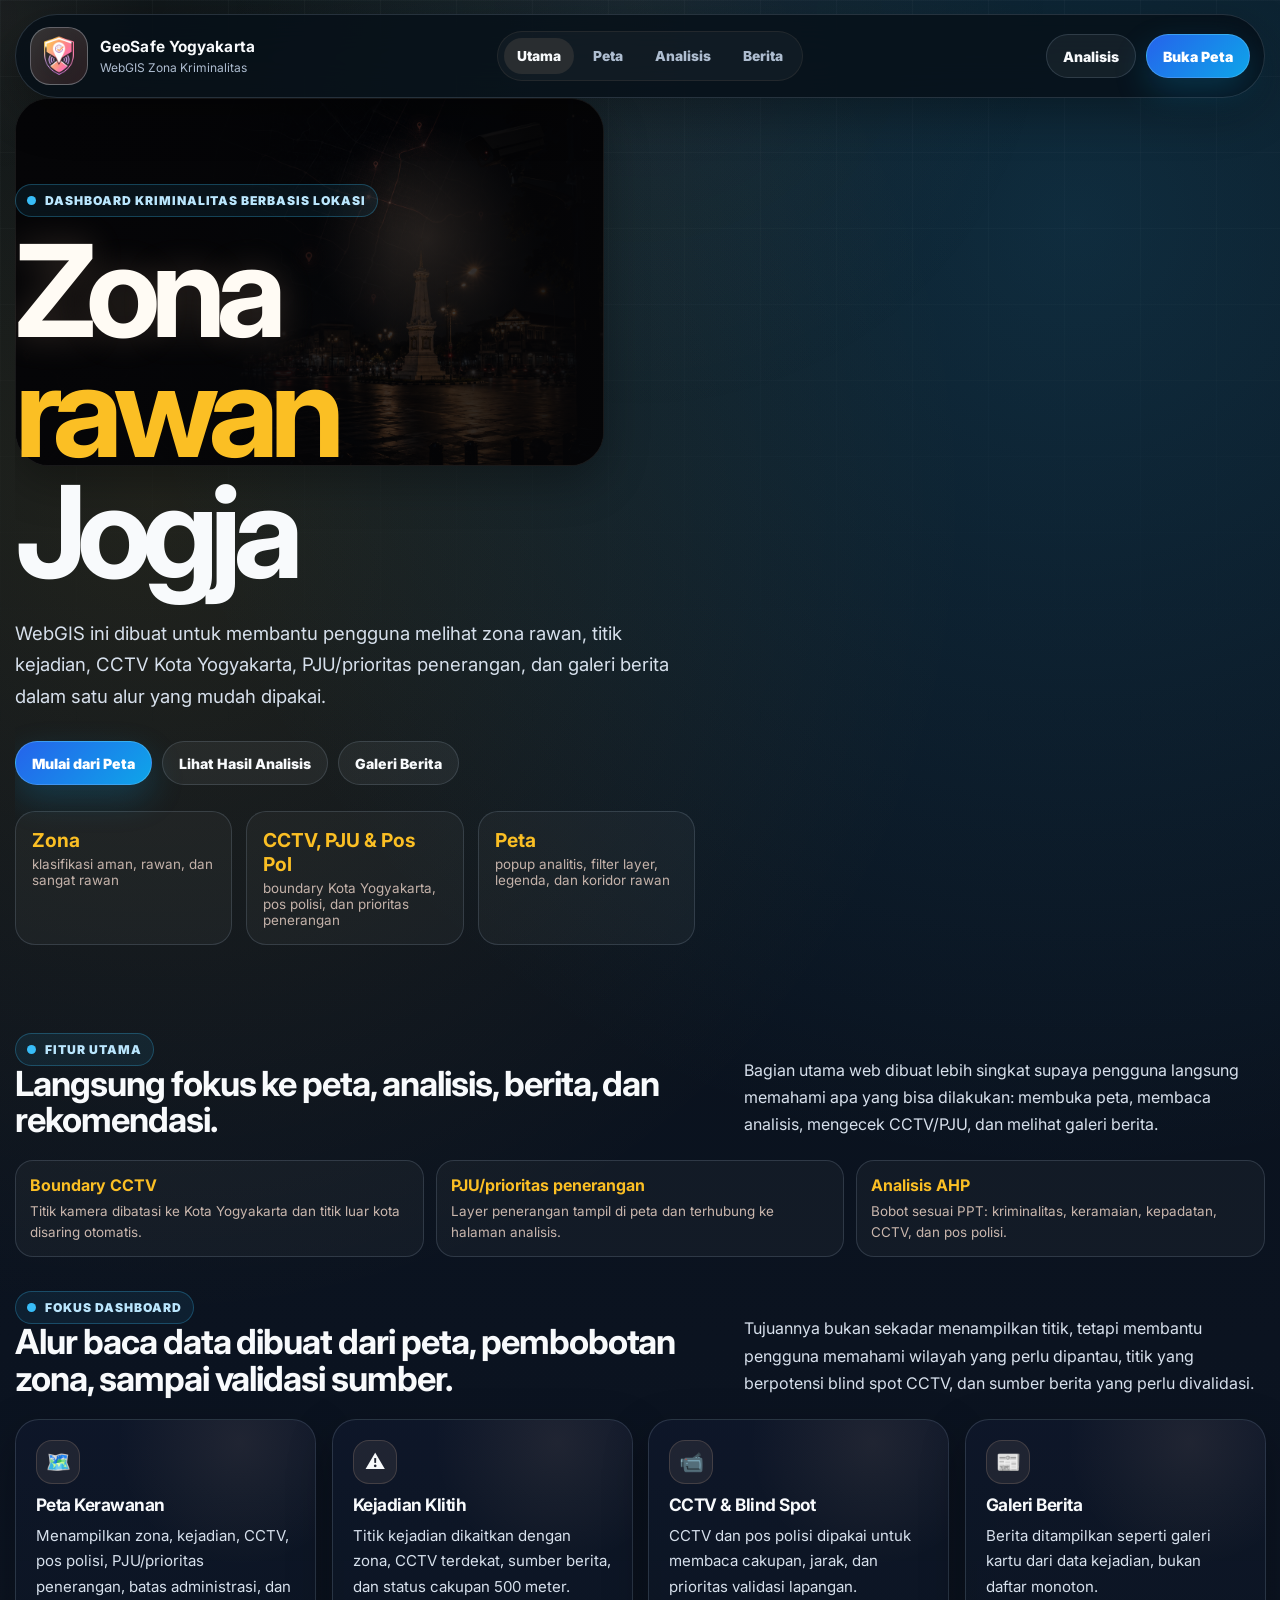
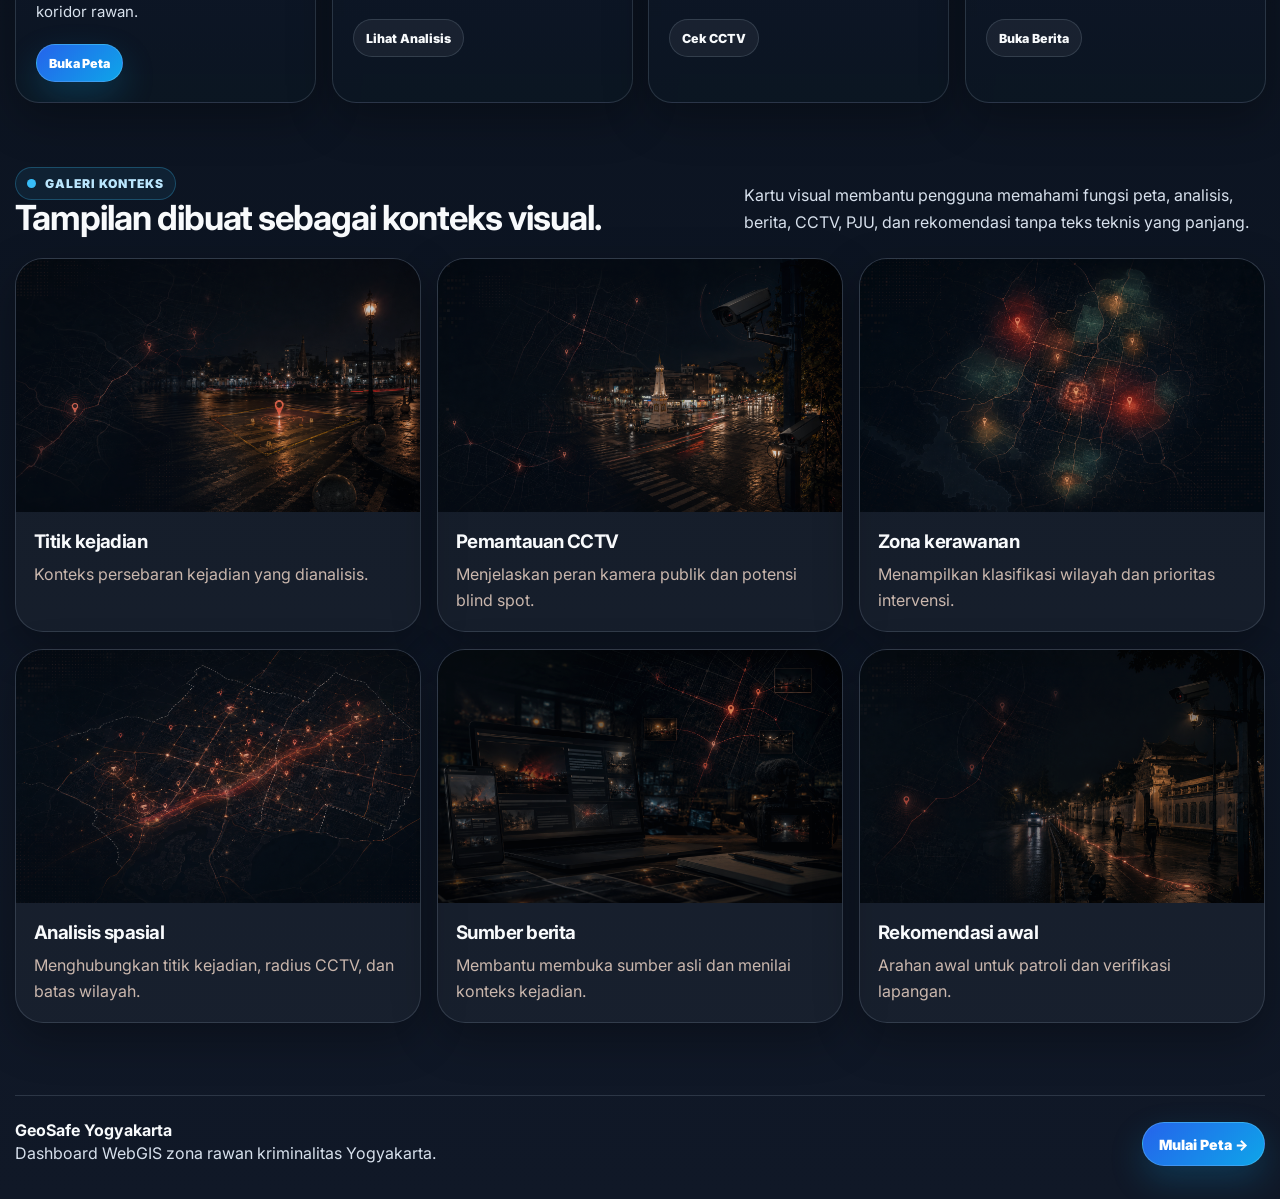
==== commit ff1b2ed5: "Add files via upload" ====
--- a/index.html
+++ b/index.html
@@ -34,7 +34,7 @@
     </header>
 
     <main class="container">
-      <section class="hero">
+      <section class="hero hero-full-bg">
         <div class="hero-content">
           <div class="eyebrow"><span class="pulse-dot"></span> Dashboard kriminalitas berbasis lokasi</div>
           <h1><span class="red">Zona</span><br><span class="cream">rawan</span><br>Jogja</h1>
@@ -46,7 +46,7 @@
           </div>
           <div class="feature-strip">
             <div class="strip-card"><strong>Zona</strong><span>klasifikasi aman, rawan, dan sangat rawan</span></div>
-            <div class="strip-card"><strong>CCTV & PJU</strong><span>boundary Kota Yogyakarta dan prioritas penerangan</span></div>
+            <div class="strip-card"><strong>CCTV, PJU & Pos Pol</strong><span>boundary Kota Yogyakarta, pos polisi, dan prioritas penerangan</span></div>
             <div class="strip-card"><strong>Peta</strong><span>popup analitis, filter layer, legenda, dan koridor rawan</span></div>
           </div>
         </div>
@@ -61,7 +61,7 @@
         <div class="data-path-grid">
           <div class="data-path"><strong>Boundary CCTV</strong><span>Titik kamera dibatasi ke Kota Yogyakarta dan titik luar kota disaring otomatis.</span></div>
           <div class="data-path"><strong>PJU/prioritas penerangan</strong><span>Layer penerangan tampil di peta dan terhubung ke halaman analisis.</span></div>
-          <div class="data-path"><strong>Analisis berbobot</strong><span>Skor prioritas memakai kejadian, zona, blind spot CCTV, dan keramaian/PJU.</span></div>
+          <div class="data-path"><strong>Analisis AHP</strong><span>Bobot sesuai PPT: kriminalitas, keramaian, kepadatan, CCTV, dan pos polisi.</span></div>
         </div>
       </section>
 
@@ -71,9 +71,9 @@
           <p>Tujuannya bukan sekadar menampilkan titik, tetapi membantu pengguna memahami wilayah yang perlu dipantau, titik yang berpotensi blind spot CCTV, dan sumber berita yang perlu divalidasi.</p>
         </div>
         <div class="grid-4">
-          <article class="card"><div class="icon">🗺️</div><h3>Peta Kerawanan</h3><p>Menampilkan zona, kejadian, CCTV, PJU/prioritas penerangan, batas administrasi, dan koridor rawan.</p><br><a class="btn small primary" href="peta.html">Buka Peta</a></article>
+          <article class="card"><div class="icon">🗺️</div><h3>Peta Kerawanan</h3><p>Menampilkan zona, kejadian, CCTV, pos polisi, PJU/prioritas penerangan, batas administrasi, dan koridor rawan.</p><br><a class="btn small primary" href="peta.html">Buka Peta</a></article>
           <article class="card"><div class="icon">⚠️</div><h3>Kejadian Klitih</h3><p>Titik kejadian dikaitkan dengan zona, CCTV terdekat, sumber berita, dan status cakupan 500 meter.</p><br><a class="btn small" href="analisis.html">Lihat Analisis</a></article>
-          <article class="card"><div class="icon">📹</div><h3>CCTV & Blind Spot</h3><p>CCTV dibatasi ke Kota Yogyakarta dan dipakai untuk indikator cakupan radius 500 meter.</p><br><a class="btn small" href="peta.html">Cek CCTV</a></article>
+          <article class="card"><div class="icon">📹</div><h3>CCTV & Blind Spot</h3><p>CCTV dan pos polisi dipakai untuk membaca cakupan, jarak, dan prioritas validasi lapangan.</p><br><a class="btn small" href="peta.html">Cek CCTV</a></article>
           <article class="card"><div class="icon">📰</div><h3>Galeri Berita</h3><p>Berita ditampilkan seperti galeri kartu dari data kejadian, bukan daftar monoton.</p><br><a class="btn small" href="berita.html">Buka Berita</a></article>
         </div>
       </section>
--- a/assets/styles/home.css
+++ b/assets/styles/home.css
@@ -86,3 +86,42 @@
 .flow-step h4 { margin:12px 0 7px; }
 .flow-step p { color:#cab7ad; line-height:1.55; font-size:.88rem; }
 @media (max-width: 1000px) { .hero::before, .hero::after, .hero-image-slot { opacity:.38; } .feature-strip, .gallery-grid, .flow { grid-template-columns:1fr; } }
+
+
+/* Full hero background, mengikuti referensi: gambar menjadi latar penuh */
+.hero-full-bg{
+  min-height:calc(100vh - 92px);
+  padding:86px 0 54px;
+  border-radius:34px;
+  isolation:isolate;
+}
+.hero-full-bg::before,
+.hero-full-bg::after{display:none!important;}
+.hero-full-bg .hero-media{
+  position:absolute;
+  inset:0;
+  z-index:-2;
+  margin:0;
+  border-radius:34px;
+  overflow:hidden;
+  border:1px solid rgba(255,255,255,.08);
+  background:#050507;
+}
+.hero-full-bg .hero-media img{
+  width:100%;
+  height:100%;
+  object-fit:cover;
+  opacity:.44;
+  filter:saturate(.9) contrast(1.08);
+  transform:scale(1.03);
+}
+.hero-full-bg .hero-media::after{
+  content:"";
+  position:absolute;
+  inset:0;
+  background:
+    linear-gradient(90deg,rgba(5,5,7,.98) 0%,rgba(5,5,7,.88) 34%,rgba(5,5,7,.42) 64%,rgba(5,5,7,.92) 100%),
+    radial-gradient(circle at 70% 38%,rgba(247,204,169,.26),transparent 24%);
+}
+.hero-full-bg .feature-strip{max-width:900px;}
+@media(max-width:760px){.hero-full-bg{padding:62px 0 34px;border-radius:24px}.hero-full-bg .hero-media{border-radius:24px}.hero h1{font-size:clamp(3.7rem,18vw,6.2rem)}}
--- a/assets/styles/style.css
+++ b/assets/styles/style.css
@@ -304,3 +304,9 @@
 
 .gallery-card img, .news-thumb img { transition: transform .35s ease, filter .35s ease; }
 .gallery-card:hover img, .news-card:hover .news-thumb img { transform: scale(1.03); filter: saturate(1.05) contrast(1.04); }
+
+/* Final overrides: layer pos polisi dan hero full background */
+.dot.police{background:#9ee7ff!important;border:2px solid #073247!important}
+.geo-marker.police{background:linear-gradient(135deg,#12364d,#58d5ff)!important;color:#fff!important;border-radius:13px!important;width:34px!important;height:34px!important;border-color:rgba(255,255,255,.7)!important;box-shadow:0 12px 26px rgba(0,0,0,.42),0 0 0 4px rgba(88,213,255,.2)!important;display:inline-grid!important;place-items:center!important}
+.geo-marker.police svg{width:19px!important;height:19px!important;fill:currentColor!important}
+.popup-news-item.no-thumb{grid-template-columns:1fr!important}
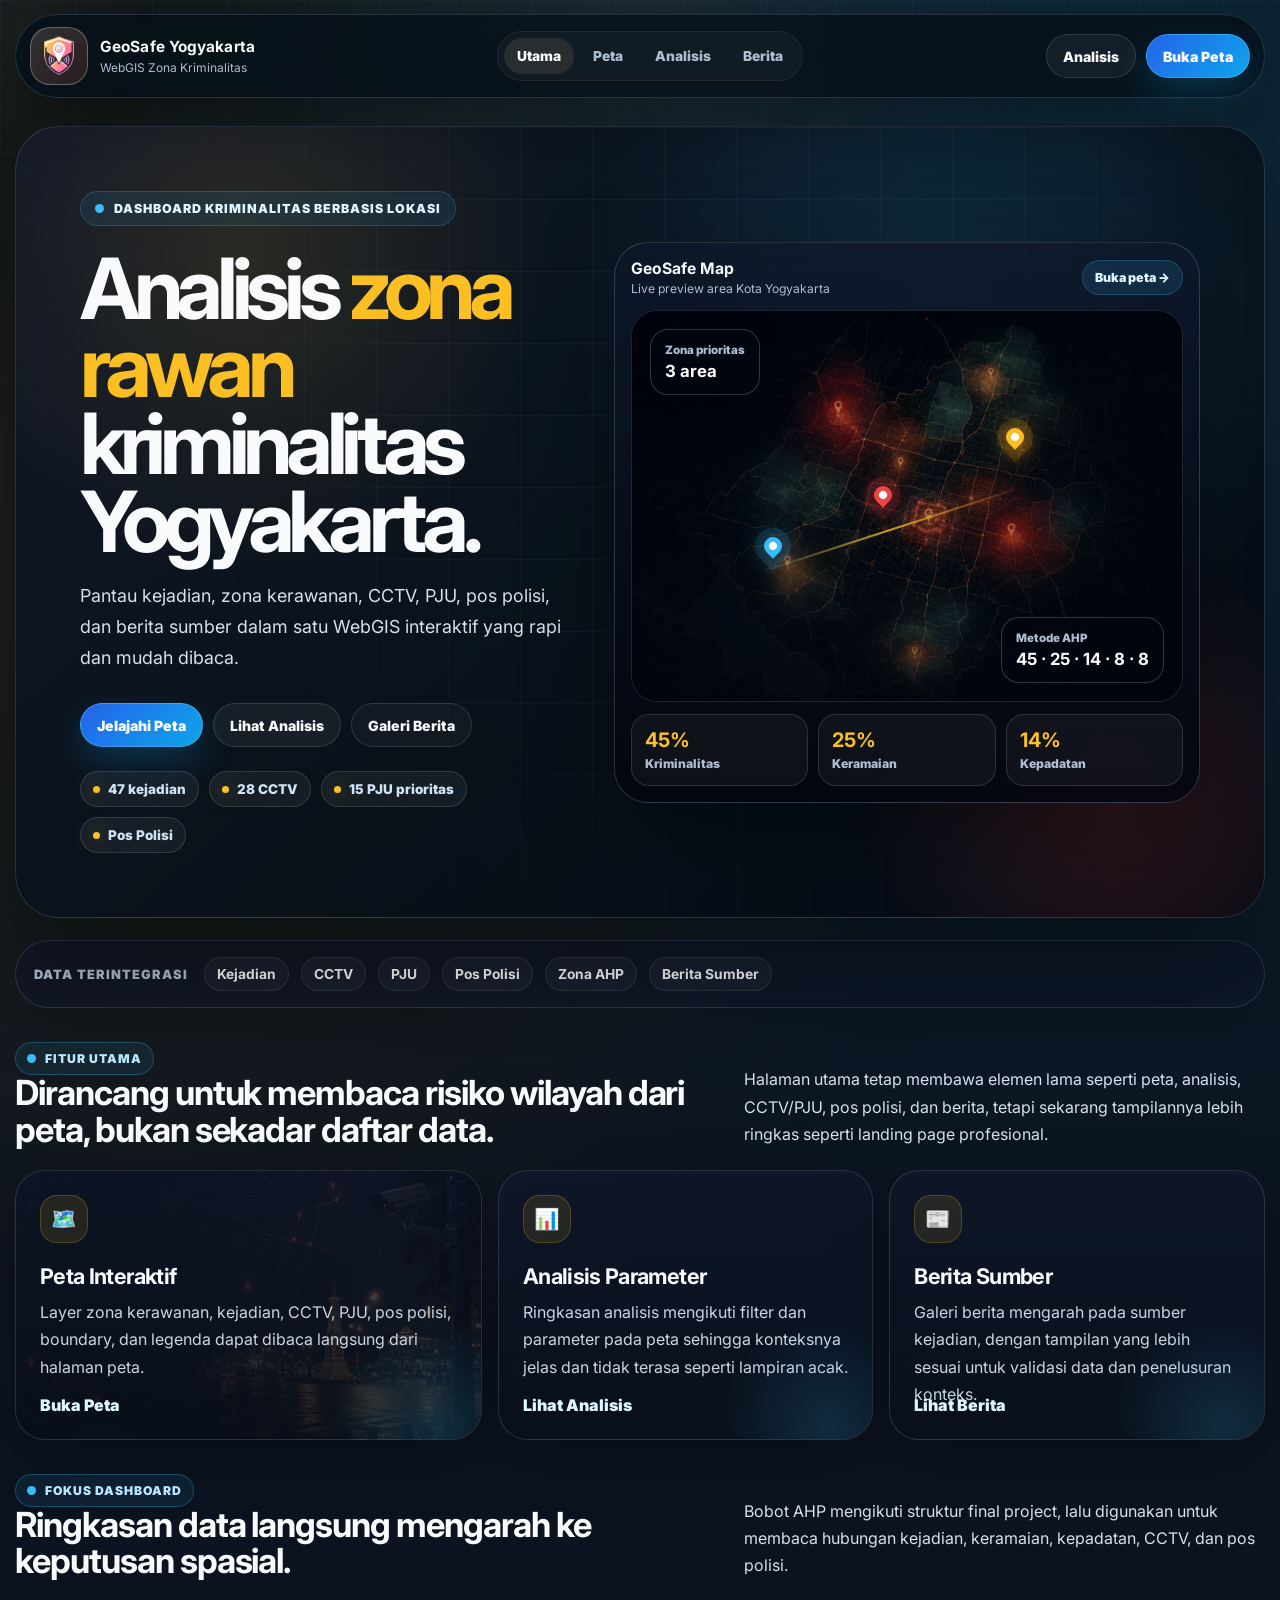
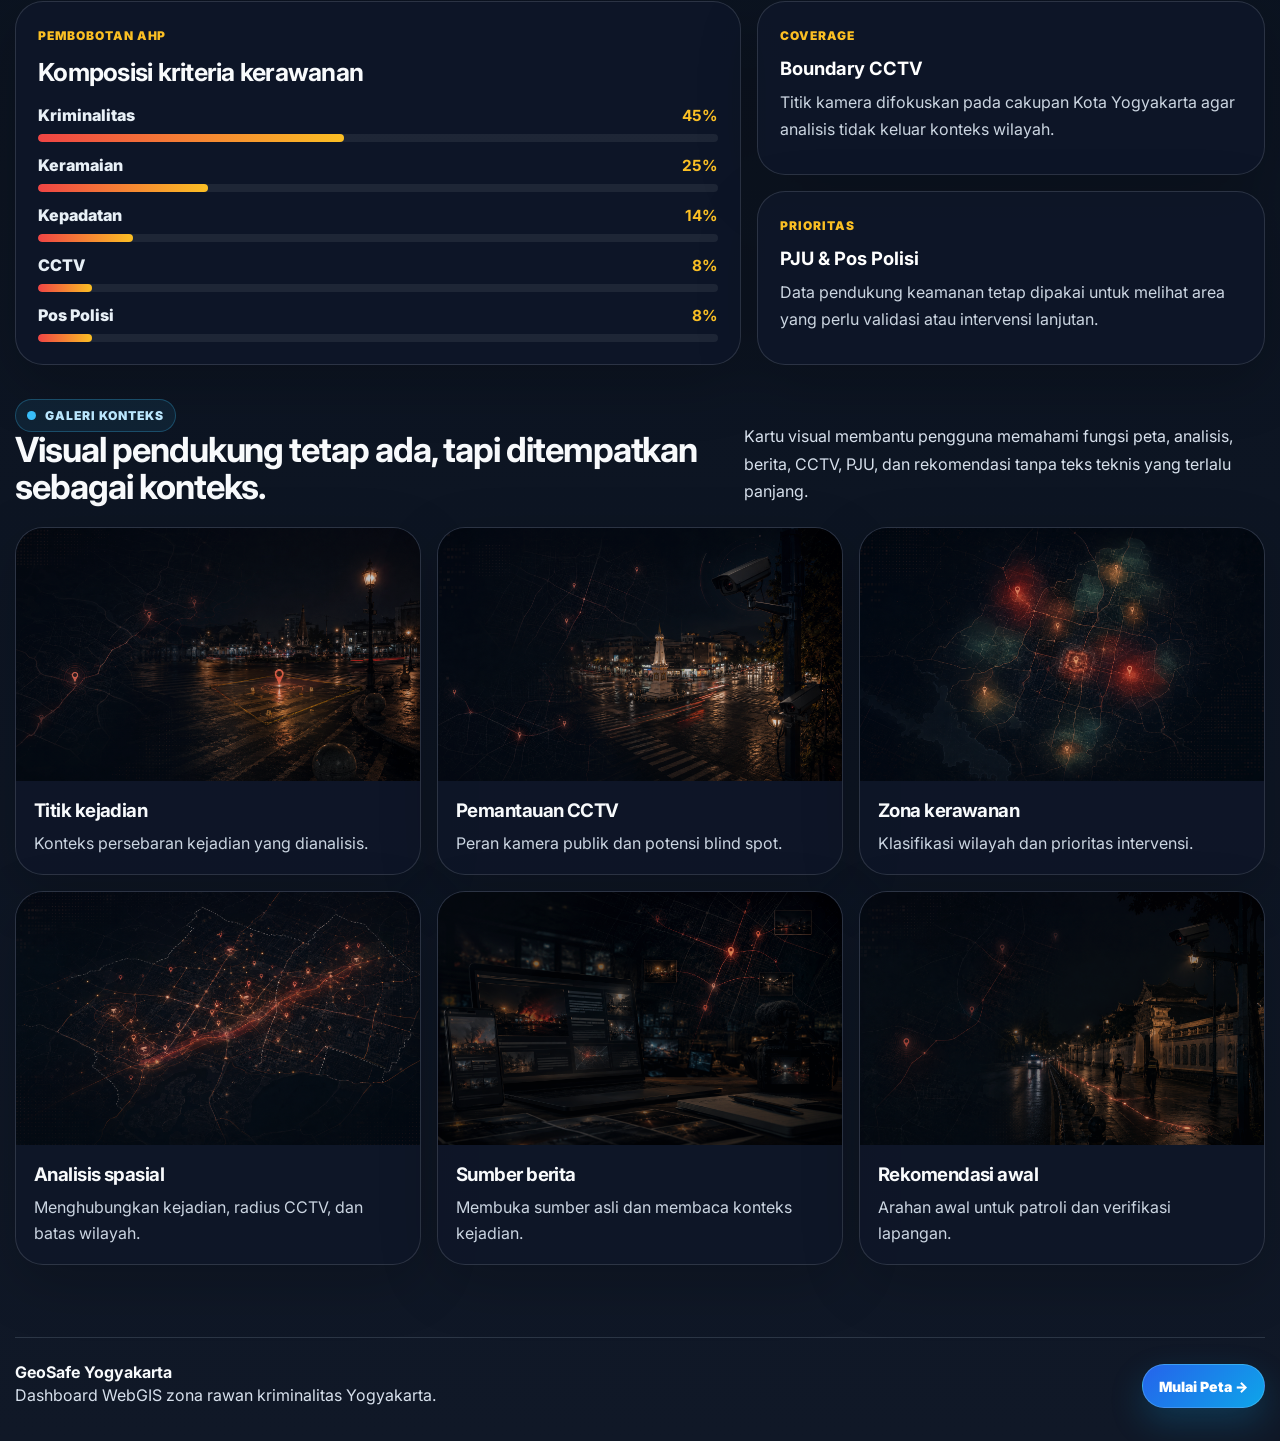
==== commit 728cfcf9: "Add files via upload" ====
--- a/index.html
+++ b/index.html
@@ -33,62 +33,126 @@
       </div>
     </header>
 
-    <main class="container">
-      <section class="hero hero-full-bg">
-        <div class="hero-content">
-          <div class="eyebrow"><span class="pulse-dot"></span> Dashboard kriminalitas berbasis lokasi</div>
-          <h1><span class="red">Zona</span><br><span class="cream">rawan</span><br>Jogja</h1>
-          <p class="lead">WebGIS ini dibuat untuk membantu pengguna melihat zona rawan, titik kejadian, CCTV Kota Yogyakarta, PJU/prioritas penerangan, dan galeri berita dalam satu alur yang mudah dipakai.</p>
+    <main class="container home-main">
+      <section class="mapid-hero" aria-labelledby="heroTitle">
+        <div class="hero-copy">
+          <div class="mini-badge"><span class="pulse-dot"></span> Dashboard kriminalitas berbasis lokasi</div>
+          <h1 id="heroTitle">Analisis <span>zona rawan</span> kriminalitas Yogyakarta.</h1>
+          <p class="hero-lead">Pantau kejadian, zona kerawanan, CCTV, PJU, pos polisi, dan berita sumber dalam satu WebGIS interaktif yang rapi dan mudah dibaca.</p>
           <div class="hero-actions">
-            <a class="btn primary" href="peta.html">Mulai dari Peta</a>
-            <a class="btn" href="analisis.html">Lihat Hasil Analisis</a>
-            <a class="btn" href="berita.html">Galeri Berita</a>
+            <a class="btn primary" href="peta.html">Jelajahi Peta</a>
+            <a class="btn" href="analisis.html">Lihat Analisis</a>
+            <a class="btn ghost" href="berita.html">Galeri Berita</a>
           </div>
-          <div class="feature-strip">
-            <div class="strip-card"><strong>Zona</strong><span>klasifikasi aman, rawan, dan sangat rawan</span></div>
-            <div class="strip-card"><strong>CCTV, PJU & Pos Pol</strong><span>boundary Kota Yogyakarta, pos polisi, dan prioritas penerangan</span></div>
-            <div class="strip-card"><strong>Peta</strong><span>popup analitis, filter layer, legenda, dan koridor rawan</span></div>
+          <div class="hero-chips" aria-label="Ringkasan data">
+            <span>47 kejadian</span>
+            <span>28 CCTV</span>
+            <span>15 PJU prioritas</span>
+            <span>Pos Polisi</span>
           </div>
         </div>
-        <figure class="hero-media" aria-label="Gambar latar WebGIS"><img src="assets/img/background-webgis.png" alt="Latar WebGIS GeoSafe" /></figure>
+
+        <aside class="hero-visual" aria-label="Preview dashboard peta GeoSafe">
+          <div class="visual-toolbar">
+            <div><strong>GeoSafe Map</strong><span>Live preview area Kota Yogyakarta</span></div>
+            <a href="peta.html">Buka peta →</a>
+          </div>
+          <div class="map-preview">
+            <img src="assets/img/gallery/zona-rawan.png" alt="Ilustrasi peta zona kerawanan Yogyakarta" />
+            <div class="floating-card top-left"><span>Zona prioritas</span><strong>3 area</strong></div>
+            <div class="floating-card bottom-right"><span>Metode AHP</span><strong>45 · 25 · 14 · 8 · 8</strong></div>
+            <div class="route-line"></div>
+            <span class="map-pin pin-a"></span>
+            <span class="map-pin pin-b"></span>
+            <span class="map-pin pin-c"></span>
+          </div>
+          <div class="visual-stats">
+            <div><strong>45%</strong><span>Kriminalitas</span></div>
+            <div><strong>25%</strong><span>Keramaian</span></div>
+            <div><strong>14%</strong><span>Kepadatan</span></div>
+          </div>
+        </aside>
       </section>
 
-      <section class="section compact">
-        <div class="section-head">
-          <div><div class="eyebrow"><span class="pulse-dot"></span> Fitur utama</div><h2>Langsung fokus ke peta, analisis, berita, dan rekomendasi.</h2></div>
-          <p>Bagian utama web dibuat lebih singkat supaya pengguna langsung memahami apa yang bisa dilakukan: membuka peta, membaca analisis, mengecek CCTV/PJU, dan melihat galeri berita.</p>
+      <section class="logo-strip-panel" aria-label="Konteks data GeoSafe">
+        <span>Data terintegrasi</span>
+        <strong>Kejadian</strong>
+        <strong>CCTV</strong>
+        <strong>PJU</strong>
+        <strong>Pos Polisi</strong>
+        <strong>Zona AHP</strong>
+        <strong>Berita Sumber</strong>
+      </section>
+
+      <section class="section compact product-section">
+        <div class="section-head clean-head">
+          <div>
+            <div class="eyebrow"><span class="pulse-dot"></span> Fitur utama</div>
+            <h2>Dirancang untuk membaca risiko wilayah dari peta, bukan sekadar daftar data.</h2>
+          </div>
+          <p>Halaman utama tetap membawa elemen lama seperti peta, analisis, CCTV/PJU, pos polisi, dan berita, tetapi sekarang tampilannya lebih ringkas seperti landing page profesional.</p>
         </div>
-        <div class="data-path-grid">
-          <div class="data-path"><strong>Boundary CCTV</strong><span>Titik kamera dibatasi ke Kota Yogyakarta dan titik luar kota disaring otomatis.</span></div>
-          <div class="data-path"><strong>PJU/prioritas penerangan</strong><span>Layer penerangan tampil di peta dan terhubung ke halaman analisis.</span></div>
-          <div class="data-path"><strong>Analisis AHP</strong><span>Bobot sesuai PPT: kriminalitas, keramaian, kepadatan, CCTV, dan pos polisi.</span></div>
+        <div class="solution-grid">
+          <article class="solution-card featured">
+            <div class="solution-icon">🗺️</div>
+            <h3>Peta Interaktif</h3>
+            <p>Layer zona kerawanan, kejadian, CCTV, PJU, pos polisi, boundary, dan legenda dapat dibaca langsung dari halaman peta.</p>
+            <a href="peta.html">Buka Peta</a>
+          </article>
+          <article class="solution-card">
+            <div class="solution-icon">📊</div>
+            <h3>Analisis Parameter</h3>
+            <p>Ringkasan analisis mengikuti filter dan parameter pada peta sehingga konteksnya jelas dan tidak terasa seperti lampiran acak.</p>
+            <a href="analisis.html">Lihat Analisis</a>
+          </article>
+          <article class="solution-card">
+            <div class="solution-icon">📰</div>
+            <h3>Berita Sumber</h3>
+            <p>Galeri berita mengarah pada sumber kejadian, dengan tampilan yang lebih sesuai untuk validasi data dan penelusuran konteks.</p>
+            <a href="berita.html">Lihat Berita</a>
+          </article>
         </div>
       </section>
 
-      <section class="section compact">
-        <div class="section-head">
-          <div><div class="eyebrow"><span class="pulse-dot"></span> Fokus dashboard</div><h2>Alur baca data dibuat dari peta, pembobotan zona, sampai validasi sumber.</h2></div>
-          <p>Tujuannya bukan sekadar menampilkan titik, tetapi membantu pengguna memahami wilayah yang perlu dipantau, titik yang berpotensi blind spot CCTV, dan sumber berita yang perlu divalidasi.</p>
+      <section class="section compact insight-section">
+        <div class="section-head clean-head">
+          <div>
+            <div class="eyebrow"><span class="pulse-dot"></span> Fokus dashboard</div>
+            <h2>Ringkasan data langsung mengarah ke keputusan spasial.</h2>
+          </div>
+          <p>Bobot AHP mengikuti struktur final project, lalu digunakan untuk membaca hubungan kejadian, keramaian, kepadatan, CCTV, dan pos polisi.</p>
         </div>
-        <div class="grid-4">
-          <article class="card"><div class="icon">🗺️</div><h3>Peta Kerawanan</h3><p>Menampilkan zona, kejadian, CCTV, pos polisi, PJU/prioritas penerangan, batas administrasi, dan koridor rawan.</p><br><a class="btn small primary" href="peta.html">Buka Peta</a></article>
-          <article class="card"><div class="icon">⚠️</div><h3>Kejadian Klitih</h3><p>Titik kejadian dikaitkan dengan zona, CCTV terdekat, sumber berita, dan status cakupan 500 meter.</p><br><a class="btn small" href="analisis.html">Lihat Analisis</a></article>
-          <article class="card"><div class="icon">📹</div><h3>CCTV & Blind Spot</h3><p>CCTV dan pos polisi dipakai untuk membaca cakupan, jarak, dan prioritas validasi lapangan.</p><br><a class="btn small" href="peta.html">Cek CCTV</a></article>
-          <article class="card"><div class="icon">📰</div><h3>Galeri Berita</h3><p>Berita ditampilkan seperti galeri kartu dari data kejadian, bukan daftar monoton.</p><br><a class="btn small" href="berita.html">Buka Berita</a></article>
+        <div class="insight-grid">
+          <article class="insight-panel large">
+            <div class="panel-label">Pembobotan AHP</div>
+            <h3>Komposisi kriteria kerawanan</h3>
+            <div class="weight-list">
+              <div><span>Kriminalitas</span><strong>45%</strong><em style="--w:45%"></em></div>
+              <div><span>Keramaian</span><strong>25%</strong><em style="--w:25%"></em></div>
+              <div><span>Kepadatan</span><strong>14%</strong><em style="--w:14%"></em></div>
+              <div><span>CCTV</span><strong>8%</strong><em style="--w:8%"></em></div>
+              <div><span>Pos Polisi</span><strong>8%</strong><em style="--w:8%"></em></div>
+            </div>
+          </article>
+          <article class="insight-panel"><span class="panel-kicker">Coverage</span><strong>Boundary CCTV</strong><p>Titik kamera difokuskan pada cakupan Kota Yogyakarta agar analisis tidak keluar konteks wilayah.</p></article>
+          <article class="insight-panel"><span class="panel-kicker">Prioritas</span><strong>PJU & Pos Polisi</strong><p>Data pendukung keamanan tetap dipakai untuk melihat area yang perlu validasi atau intervensi lanjutan.</p></article>
         </div>
       </section>
 
-      <section class="section">
-        <div class="section-head">
-          <div><div class="eyebrow"><span class="pulse-dot"></span> Galeri konteks</div><h2>Tampilan dibuat sebagai konteks visual.</h2></div>
-          <p>Kartu visual membantu pengguna memahami fungsi peta, analisis, berita, CCTV, PJU, dan rekomendasi tanpa teks teknis yang panjang.</p>
+      <section class="section compact gallery-section">
+        <div class="section-head clean-head">
+          <div>
+            <div class="eyebrow"><span class="pulse-dot"></span> Galeri konteks</div>
+            <h2>Visual pendukung tetap ada, tapi ditempatkan sebagai konteks.</h2>
+          </div>
+          <p>Kartu visual membantu pengguna memahami fungsi peta, analisis, berita, CCTV, PJU, dan rekomendasi tanpa teks teknis yang terlalu panjang.</p>
         </div>
-        <div class="gallery-grid">
+        <div class="gallery-grid refined">
           <article class="gallery-card"><img src="assets/img/gallery/kejadian-kriminal.png" alt="Ilustrasi titik kejadian kriminalitas"><div><h3>Titik kejadian</h3><p>Konteks persebaran kejadian yang dianalisis.</p></div></article>
-          <article class="gallery-card"><img src="assets/img/gallery/cctv-pemantauan.png" alt="Ilustrasi CCTV pemantauan"><div><h3>Pemantauan CCTV</h3><p>Menjelaskan peran kamera publik dan potensi blind spot.</p></div></article>
-          <article class="gallery-card"><img src="assets/img/gallery/zona-rawan.png" alt="Ilustrasi zona rawan"><div><h3>Zona kerawanan</h3><p>Menampilkan klasifikasi wilayah dan prioritas intervensi.</p></div></article>
-          <article class="gallery-card"><img src="assets/img/gallery/analisis-spasial.png" alt="Ilustrasi analisis spasial"><div><h3>Analisis spasial</h3><p>Menghubungkan titik kejadian, radius CCTV, dan batas wilayah.</p></div></article>
-          <article class="gallery-card"><img src="assets/img/gallery/berita-sumber.png" alt="Ilustrasi sumber berita"><div><h3>Sumber berita</h3><p>Membantu membuka sumber asli dan menilai konteks kejadian.</p></div></article>
+          <article class="gallery-card"><img src="assets/img/gallery/cctv-pemantauan.png" alt="Ilustrasi CCTV pemantauan"><div><h3>Pemantauan CCTV</h3><p>Peran kamera publik dan potensi blind spot.</p></div></article>
+          <article class="gallery-card"><img src="assets/img/gallery/zona-rawan.png" alt="Ilustrasi zona rawan"><div><h3>Zona kerawanan</h3><p>Klasifikasi wilayah dan prioritas intervensi.</p></div></article>
+          <article class="gallery-card"><img src="assets/img/gallery/analisis-spasial.png" alt="Ilustrasi analisis spasial"><div><h3>Analisis spasial</h3><p>Menghubungkan kejadian, radius CCTV, dan batas wilayah.</p></div></article>
+          <article class="gallery-card"><img src="assets/img/gallery/berita-sumber.png" alt="Ilustrasi sumber berita"><div><h3>Sumber berita</h3><p>Membuka sumber asli dan membaca konteks kejadian.</p></div></article>
           <article class="gallery-card"><img src="assets/img/gallery/patroli-rekomendasi.png" alt="Ilustrasi rekomendasi patroli"><div><h3>Rekomendasi awal</h3><p>Arahan awal untuk patroli dan verifikasi lapangan.</p></div></article>
         </div>
       </section>
--- a/assets/styles/home.css
+++ b/assets/styles/home.css
@@ -1,127 +1,381 @@
-.hero {
+
+.home-main { padding-top: 28px; }
+.mapid-hero {
   position: relative;
-  min-height: calc(100vh - 120px);
-  display: grid;
-  align-items: center;
-  padding: 58px 0 34px;
-  overflow: hidden;
-}
-.hero::before {
-  content: "";
-  position: absolute;
-  inset: 12px -18px 18px auto;
-  width: min(62vw, 860px);
-  border-radius: 46px;
+  min-height: 650px;
+  display: grid;
+  grid-template-columns: minmax(0, .92fr) minmax(460px, 1.08fr);
+  gap: 34px;
+  align-items: center;
+  padding: clamp(34px, 5vw, 74px);
+  border: 1px solid rgba(148, 163, 184, .22);
+  border-radius: 44px;
+  overflow: hidden;
   background:
-    linear-gradient(90deg, rgba(5,5,7,.25), rgba(5,5,7,.75) 0%, rgba(5,5,7,.12) 45%, rgba(5,5,7,.94) 100%),
-    radial-gradient(circle at 44% 50%, rgba(247,204,169,.38), transparent 9%),
-    conic-gradient(from 210deg at 54% 52%, rgba(179,61,56,.34), rgba(174,153,91,.32), rgba(31,30,43,.78), rgba(247,204,169,.18), rgba(179,61,56,.34));
-  filter: saturate(.9);
-  opacity: .82;
-  mask-image: radial-gradient(ellipse at center, #000 0%, #000 50%, transparent 74%);
-  z-index: -1;
-}
-.hero::after {
-  content: "";
-  position: absolute;
-  right: min(3vw, 36px);
-  top: 22%;
-  width: min(45vw, 680px);
-  height: min(45vw, 560px);
+    radial-gradient(circle at 75% 24%, rgba(56,189,248,.16), transparent 34%),
+    radial-gradient(circle at 18% 16%, rgba(251,191,36,.12), transparent 26%),
+    linear-gradient(135deg, rgba(15,23,42,.96), rgba(7,16,25,.86) 48%, rgba(4,10,18,.94));
+  box-shadow: 0 38px 110px rgba(0,0,0,.45);
+}
+.mapid-hero::before {
+  content: "";
+  position: absolute;
+  inset: 0;
+  background-image:
+    linear-gradient(rgba(255,255,255,.035) 1px, transparent 1px),
+    linear-gradient(90deg, rgba(255,255,255,.035) 1px, transparent 1px);
+  background-size: 72px 72px;
+  mask-image: radial-gradient(circle at 58% 36%, #000 0 36%, transparent 73%);
+  pointer-events: none;
+}
+.mapid-hero::after {
+  content: "";
+  position: absolute;
+  right: -120px;
+  bottom: -150px;
+  width: 540px;
+  height: 540px;
   border-radius: 50%;
-  border: 1px solid rgba(247,204,169,.12);
+  background: radial-gradient(circle, rgba(239,68,68,.18), transparent 65%);
+  pointer-events: none;
+}
+.mapid-hero > * { position: relative; z-index: 1; }
+.hero-copy { max-width: 620px; }
+.mini-badge {
+  display: inline-flex;
+  align-items: center;
+  gap: 10px;
+  padding: 9px 14px;
+  border: 1px solid rgba(56,189,248,.22);
+  color: #dff5ff;
+  background: rgba(56,189,248,.09);
+  border-radius: 999px;
+  font-size: .78rem;
+  font-weight: 900;
+  letter-spacing: .08em;
+  text-transform: uppercase;
+}
+.mapid-hero h1 {
+  margin: 24px 0 20px;
+  max-width: 740px;
+  font-size: clamp(3.1rem, 6.6vw, 6.6rem);
+  line-height: .92;
+  letter-spacing: -.075em;
+}
+.mapid-hero h1 span { color: var(--cream); }
+.hero-lead {
+  max-width: 600px;
+  color: #d7e0ec;
+  font-size: clamp(1rem, 1.4vw, 1.22rem);
+  line-height: 1.72;
+}
+.mapid-hero .hero-actions { margin: 30px 0 0; }
+.btn.ghost { background: rgba(255,255,255,.035); }
+.hero-chips {
+  display: flex;
+  flex-wrap: wrap;
+  gap: 10px;
+  margin-top: 24px;
+}
+.hero-chips span {
+  display: inline-flex;
+  align-items: center;
+  gap: 8px;
+  padding: 9px 12px;
+  border: 1px solid rgba(203,213,225,.16);
+  border-radius: 999px;
+  color: #cfe3f6;
+  background: rgba(255,255,255,.05);
+  font-weight: 850;
+  font-size: .84rem;
+}
+.hero-chips span::before {
+  content: "";
+  width: 7px;
+  height: 7px;
+  border-radius: 50%;
+  background: var(--cream);
+  box-shadow: 0 0 20px rgba(251,191,36,.55);
+}
+.hero-visual {
+  width: 100%;
+  min-height: 520px;
+  border: 1px solid rgba(203,213,225,.20);
+  border-radius: 34px;
+  padding: 16px;
+  background: linear-gradient(180deg, rgba(15,23,42,.78), rgba(2,6,14,.88));
+  box-shadow: 0 30px 90px rgba(0,0,0,.35);
+  overflow: hidden;
+}
+.visual-toolbar {
+  display: flex;
+  justify-content: space-between;
+  align-items: center;
+  gap: 14px;
+  margin-bottom: 14px;
+  color: var(--ink);
+}
+.visual-toolbar strong { display: block; font-size: .98rem; }
+.visual-toolbar span { display: block; margin-top: 3px; color: #aebdd0; font-size: .76rem; }
+.visual-toolbar a {
+  flex: 0 0 auto;
+  padding: 9px 12px;
+  border-radius: 999px;
+  background: rgba(56,189,248,.12);
+  border: 1px solid rgba(56,189,248,.23);
+  color: #dff5ff;
+  font-weight: 900;
+  font-size: .78rem;
+}
+.map-preview {
+  position: relative;
+  min-height: 390px;
+  border-radius: 26px;
+  overflow: hidden;
+  border: 1px solid rgba(255,255,255,.09);
+  background: #071019;
+}
+.map-preview img {
+  width: 100%;
+  height: 390px;
+  object-fit: cover;
+  opacity: .9;
+  filter: saturate(1.04) contrast(1.05);
+}
+.map-preview::after {
+  content: "";
+  position: absolute;
+  inset: 0;
   background:
-    linear-gradient(112deg, transparent 0 36%, rgba(247,204,169,.38) 37%, rgba(247,204,169,.05) 43%, transparent 45%),
-    repeating-conic-gradient(from 18deg, rgba(174,153,91,.13) 0deg 8deg, transparent 8deg 18deg);
-  opacity:.75;
-  filter: blur(.2px);
-  z-index: -1;
-}
-.hero-content { width: min(680px, 100%); position: relative; z-index: 2; }
-.hero h1 {
-  font-size: clamp(4.4rem, 10vw, 10.2rem);
-  line-height: .94;
-  letter-spacing: -.075em;
-  margin: 14px 0 26px;
-}
-.hero h1 .cream { color: var(--cream); }
-.hero h1 .red { color: #fffbf4; text-shadow: 0 0 34px rgba(247,204,169,.18); }
-.hero .lead { font-size: clamp(1rem, 1.45vw, 1.28rem); width:min(720px, 100%); }
-.hero-actions { margin: 28px 0 18px; }
-.hero-note { color:#b9aaa2; font-size:.92rem; line-height:1.7; max-width:680px; }
-.hero-image-slot {
-  position: absolute;
+    linear-gradient(180deg, rgba(2,6,14,.12), rgba(2,6,14,.38)),
+    radial-gradient(circle at 52% 47%, transparent 0 28%, rgba(2,6,14,.28) 72%);
+  pointer-events: none;
+}
+.floating-card {
+  position: absolute;
+  z-index: 3;
+  padding: 13px 14px;
+  border-radius: 18px;
+  border: 1px solid rgba(203,213,225,.24);
+  background: rgba(2,6,14,.72);
+  backdrop-filter: blur(16px);
+  box-shadow: 0 16px 36px rgba(0,0,0,.26);
+}
+.floating-card span { display: block; color: #aebdd0; font-size: .72rem; font-weight: 850; }
+.floating-card strong { display: block; color: #fff; margin-top: 4px; font-size: 1.05rem; }
+.floating-card.top-left { top: 18px; left: 18px; }
+.floating-card.bottom-right { right: 18px; bottom: 18px; }
+.map-pin {
+  position: absolute;
+  z-index: 4;
+  width: 18px;
+  height: 18px;
+  border-radius: 50% 50% 50% 0;
+  transform: rotate(-45deg);
+  background: var(--red);
+  box-shadow: 0 0 0 9px rgba(239,68,68,.15), 0 0 28px rgba(239,68,68,.8);
+}
+.map-pin::after {
+  content: "";
+  position: absolute;
+  inset: 5px;
+  border-radius: 50%;
+  background: #fff;
+}
+.pin-a { left: 44%; top: 45%; }
+.pin-b { left: 68%; top: 30%; background: var(--cream); box-shadow: 0 0 0 9px rgba(251,191,36,.13), 0 0 28px rgba(251,191,36,.65); }
+.pin-c { left: 24%; top: 58%; background: var(--accent); box-shadow: 0 0 0 9px rgba(56,189,248,.13), 0 0 28px rgba(56,189,248,.65); }
+.route-line {
+  position: absolute;
+  z-index: 3;
+  left: 23%;
+  top: 56%;
+  width: 48%;
+  height: 2px;
+  background: linear-gradient(90deg, rgba(56,189,248,.1), rgba(251,191,36,.8), rgba(239,68,68,.1));
+  transform: rotate(-18deg);
+  box-shadow: 0 0 20px rgba(251,191,36,.35);
+}
+.visual-stats {
+  display: grid;
+  grid-template-columns: repeat(3, 1fr);
+  gap: 10px;
+  margin-top: 12px;
+}
+.visual-stats div {
+  border: 1px solid rgba(203,213,225,.16);
+  border-radius: 18px;
+  padding: 13px;
+  background: rgba(255,255,255,.045);
+}
+.visual-stats strong { display: block; color: var(--cream); font-size: 1.25rem; }
+.visual-stats span { color: #aebdd0; font-size: .76rem; font-weight: 850; }
+.logo-strip-panel {
+  margin: 22px 0 0;
+  display: flex;
+  flex-wrap: wrap;
+  align-items: center;
+  gap: 12px;
+  padding: 16px 18px;
+  border: 1px solid rgba(203,213,225,.16);
+  border-radius: 999px;
+  background: rgba(15,23,42,.60);
+  box-shadow: 0 20px 60px rgba(0,0,0,.18);
+}
+.logo-strip-panel span {
+  color: #aebdd0;
+  font-size: .8rem;
+  font-weight: 900;
+  letter-spacing: .08em;
+  text-transform: uppercase;
+  margin-right: 4px;
+}
+.logo-strip-panel strong {
+  color: #f8fafc;
+  font-size: .86rem;
+  padding: 8px 12px;
+  border-radius: 999px;
+  border: 1px solid rgba(203,213,225,.12);
+  background: rgba(255,255,255,.04);
+}
+.clean-head h2 { max-width: 860px; }
+.product-section, .insight-section, .gallery-section { position: relative; }
+.solution-grid {
+  display: grid;
+  grid-template-columns: 1.15fr repeat(2, minmax(0, .925fr));
+  gap: 16px;
+}
+.solution-card {
+  position: relative;
+  min-height: 270px;
+  overflow: hidden;
+  border: 1px solid rgba(203,213,225,.16);
+  border-radius: 30px;
+  padding: 24px;
+  background: linear-gradient(180deg, rgba(15,23,42,.86), rgba(8,15,25,.76));
+  box-shadow: 0 18px 60px rgba(0,0,0,.23);
+}
+.solution-card::before {
+  content: "";
+  position: absolute;
+  inset: auto -80px -110px auto;
+  width: 240px;
+  height: 240px;
+  border-radius: 50%;
+  background: radial-gradient(circle, rgba(56,189,248,.17), transparent 66%);
+  pointer-events: none;
+}
+.solution-card.featured {
+  background:
+    linear-gradient(180deg, rgba(15,23,42,.70), rgba(8,15,25,.88)),
+    url('../img/background-webgis.png') center/cover no-repeat;
+}
+.solution-icon {
+  width: 48px;
+  height: 48px;
+  display: grid;
+  place-items: center;
+  border-radius: 17px;
+  border: 1px solid rgba(251,191,36,.22);
+  background: rgba(251,191,36,.10);
+  font-size: 1.28rem;
+}
+.solution-card h3 { margin: 20px 0 10px; font-size: 1.35rem; }
+.solution-card p { color: #cbd5e1; line-height: 1.72; }
+.solution-card a {
+  position: absolute;
+  left: 24px;
+  bottom: 24px;
+  color: #dff5ff;
+  font-weight: 900;
+}
+.insight-grid {
+  display: grid;
+  grid-template-columns: 1.25fr .875fr;
+  gap: 16px;
+}
+.insight-panel {
+  border: 1px solid rgba(203,213,225,.16);
+  border-radius: 28px;
+  padding: 22px;
+  background: rgba(15,23,42,.72);
+  box-shadow: 0 18px 60px rgba(0,0,0,.22);
+}
+.insight-panel.large { grid-row: span 2; }
+.panel-label, .panel-kicker {
+  display: inline-flex;
+  color: var(--cream);
+  font-size: .75rem;
+  font-weight: 900;
+  letter-spacing: .08em;
+  text-transform: uppercase;
+  margin-bottom: 14px;
+}
+.insight-panel h3 { font-size: 1.55rem; margin-bottom: 18px; }
+.insight-panel strong { display: block; color: #fff; font-size: 1.15rem; margin-bottom: 10px; }
+.insight-panel p { color: #cbd5e1; line-height: 1.65; }
+.weight-list { display: grid; gap: 13px; }
+.weight-list div {
+  position: relative;
+  display: grid;
+  grid-template-columns: 1fr auto;
+  gap: 10px;
+  align-items: center;
+  padding-bottom: 17px;
+}
+.weight-list span { color: #e8f0f7; font-weight: 850; }
+.weight-list strong { color: var(--cream); margin: 0; font-size: .96rem; }
+.weight-list em {
+  position: absolute;
+  left: 0;
   right: 0;
-  bottom: 40px;
-  width: min(44vw, 620px);
-  aspect-ratio: 16 / 10;
-  border: 1px dashed rgba(247,204,169,.18);
-  border-radius: 34px;
-  background:
-    linear-gradient(90deg, rgba(5,5,7,.9), rgba(5,5,7,.35), rgba(5,5,7,.92)),
-    radial-gradient(circle at 55% 40%, rgba(174,153,91,.25), transparent 30%),
-    rgba(255,255,255,.03);
-  display:grid;
-  place-items:center;
-  color:#a89288;
-  font-weight:850;
-  opacity:.70;
-  z-index:-1;
-}
-.feature-strip { display:grid; grid-template-columns: repeat(3, minmax(0, 1fr)); gap: 14px; margin-top: 26px; }
-.strip-card { padding:16px; border-radius:20px; border:1px solid var(--line); background:rgba(255,255,255,.035); }
-.strip-card strong { display:block; color:var(--cream); font-size:1.2rem; }
-.strip-card span { display:block; color:#c5b3aa; margin-top:4px; font-size:.84rem; }
+  bottom: 0;
+  height: 8px;
+  border-radius: 999px;
+  background: rgba(255,255,255,.07);
+  overflow: hidden;
+}
+.weight-list em::before {
+  content: "";
+  display: block;
+  height: 100%;
+  width: var(--w);
+  border-radius: inherit;
+  background: linear-gradient(90deg, var(--red), var(--cream));
+}
 .gallery-grid { display:grid; grid-template-columns: repeat(3, minmax(0, 1fr)); gap:16px; }
-.gallery-card {
-  overflow:hidden; border:1px solid var(--line); background:rgba(255,255,255,.035); border-radius:28px; box-shadow:var(--shadow-soft);
+.gallery-grid.refined .gallery-card {
+  overflow:hidden;
+  border:1px solid rgba(203,213,225,.16);
+  background:rgba(15,23,42,.64);
+  border-radius:28px;
+  box-shadow:0 18px 60px rgba(0,0,0,.20);
 }
 .gallery-card img { width:100%; aspect-ratio: 16 / 10; object-fit:cover; opacity:.88; }
 .gallery-card div { padding:18px; }
 .gallery-card h3 { margin-bottom:8px; }
-.gallery-card p { color:#cab7ad; line-height:1.65; }
-.flow { display:grid; grid-template-columns: repeat(5, minmax(0,1fr)); gap:12px; }
-.flow-step { border:1px solid var(--line); border-radius:20px; background:rgba(255,255,255,.035); padding:16px; }
-.flow-step span { width:34px; height:34px; display:grid; place-items:center; border-radius:50%; background:var(--red); color:#fff; font-weight:900; }
-.flow-step h4 { margin:12px 0 7px; }
-.flow-step p { color:#cab7ad; line-height:1.55; font-size:.88rem; }
-@media (max-width: 1000px) { .hero::before, .hero::after, .hero-image-slot { opacity:.38; } .feature-strip, .gallery-grid, .flow { grid-template-columns:1fr; } }
-
-
-/* Full hero background, mengikuti referensi: gambar menjadi latar penuh */
-.hero-full-bg{
-  min-height:calc(100vh - 92px);
-  padding:86px 0 54px;
-  border-radius:34px;
-  isolation:isolate;
-}
-.hero-full-bg::before,
-.hero-full-bg::after{display:none!important;}
-.hero-full-bg .hero-media{
-  position:absolute;
-  inset:0;
-  z-index:-2;
-  margin:0;
-  border-radius:34px;
-  overflow:hidden;
-  border:1px solid rgba(255,255,255,.08);
-  background:#050507;
-}
-.hero-full-bg .hero-media img{
-  width:100%;
-  height:100%;
-  object-fit:cover;
-  opacity:.44;
-  filter:saturate(.9) contrast(1.08);
-  transform:scale(1.03);
-}
-.hero-full-bg .hero-media::after{
-  content:"";
-  position:absolute;
-  inset:0;
-  background:
-    linear-gradient(90deg,rgba(5,5,7,.98) 0%,rgba(5,5,7,.88) 34%,rgba(5,5,7,.42) 64%,rgba(5,5,7,.92) 100%),
-    radial-gradient(circle at 70% 38%,rgba(247,204,169,.26),transparent 24%);
-}
-.hero-full-bg .feature-strip{max-width:900px;}
-@media(max-width:760px){.hero-full-bg{padding:62px 0 34px;border-radius:24px}.hero-full-bg .hero-media{border-radius:24px}.hero h1{font-size:clamp(3.7rem,18vw,6.2rem)}}
+.gallery-card p { color:#cbd5e1; line-height:1.65; }
+@media (max-width: 1120px) {
+  .mapid-hero { grid-template-columns: 1fr; }
+  .hero-copy { max-width: 760px; }
+  .hero-visual { min-height: auto; }
+  .solution-grid, .insight-grid { grid-template-columns: 1fr; }
+  .insight-panel.large { grid-row: auto; }
+}
+@media (max-width: 820px) {
+  .home-main { padding-top: 18px; }
+  .mapid-hero { padding: 26px; border-radius: 30px; min-height: auto; }
+  .mapid-hero h1 { font-size: clamp(2.8rem, 15vw, 4.8rem); }
+  .hero-visual { padding: 12px; border-radius: 24px; }
+  .map-preview, .map-preview img { min-height: 290px; height: 290px; }
+  .visual-toolbar { align-items: flex-start; flex-direction: column; }
+  .visual-stats, .gallery-grid { grid-template-columns: 1fr; }
+  .logo-strip-panel { border-radius: 24px; }
+  .solution-card { min-height: 240px; }
+}
+@media (max-width: 520px) {
+  .mapid-hero { padding: 20px; }
+  .mapid-hero .hero-actions .btn { width: 100%; }
+  .floating-card.bottom-right { left: 18px; right: auto; }
+  .hero-chips span { width: 100%; justify-content: center; }
+}
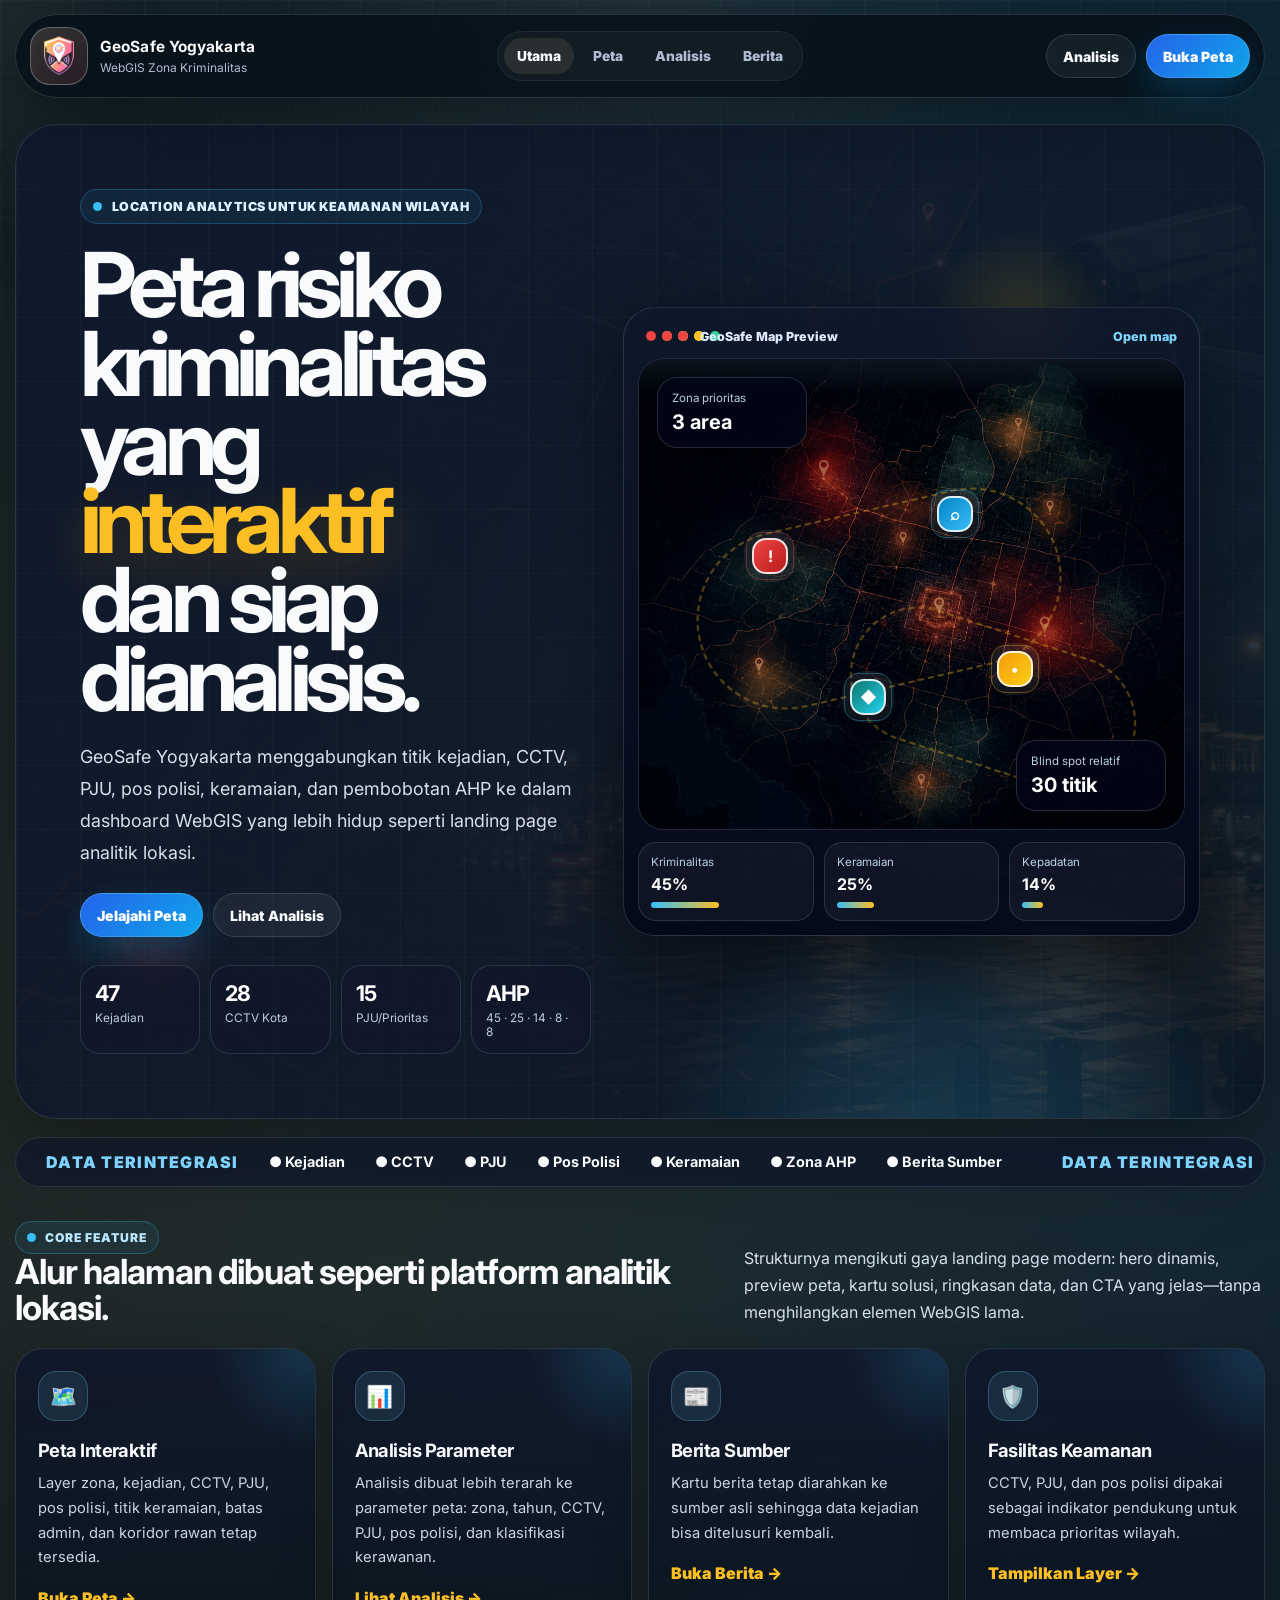
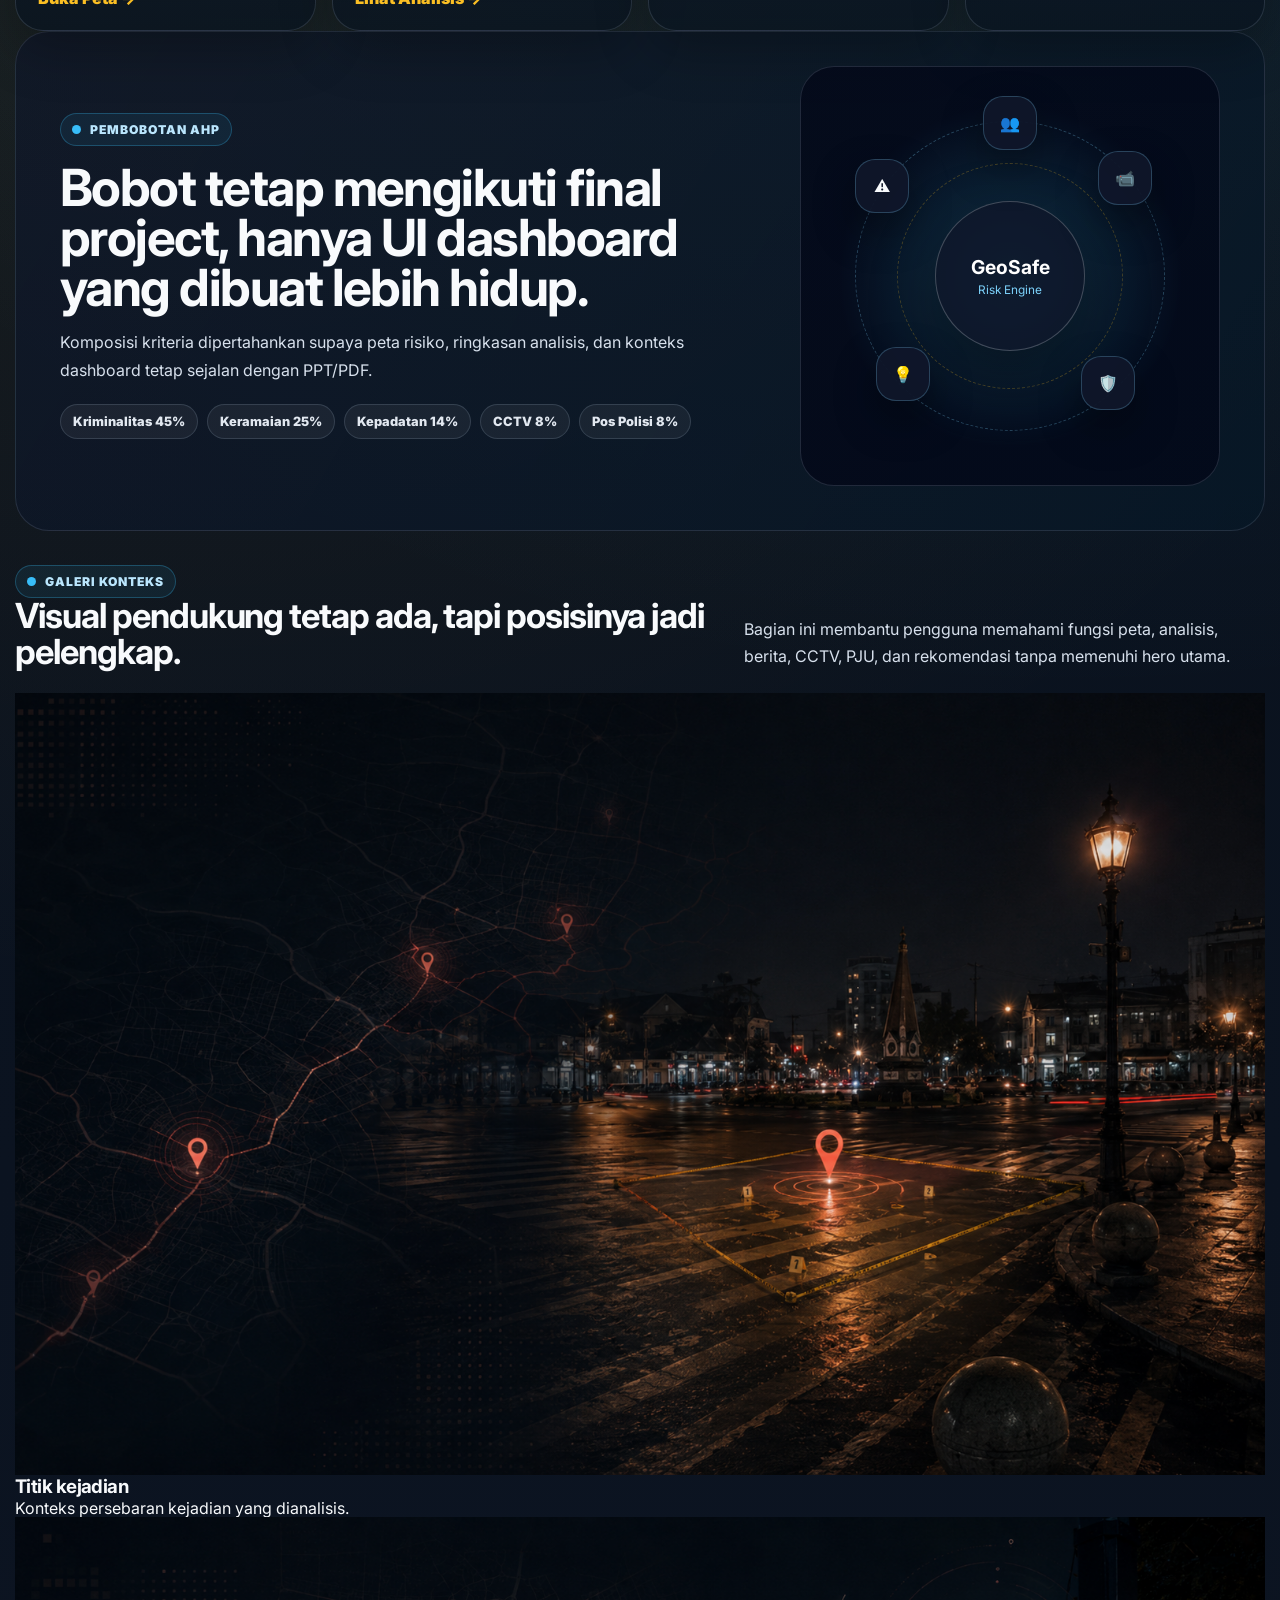
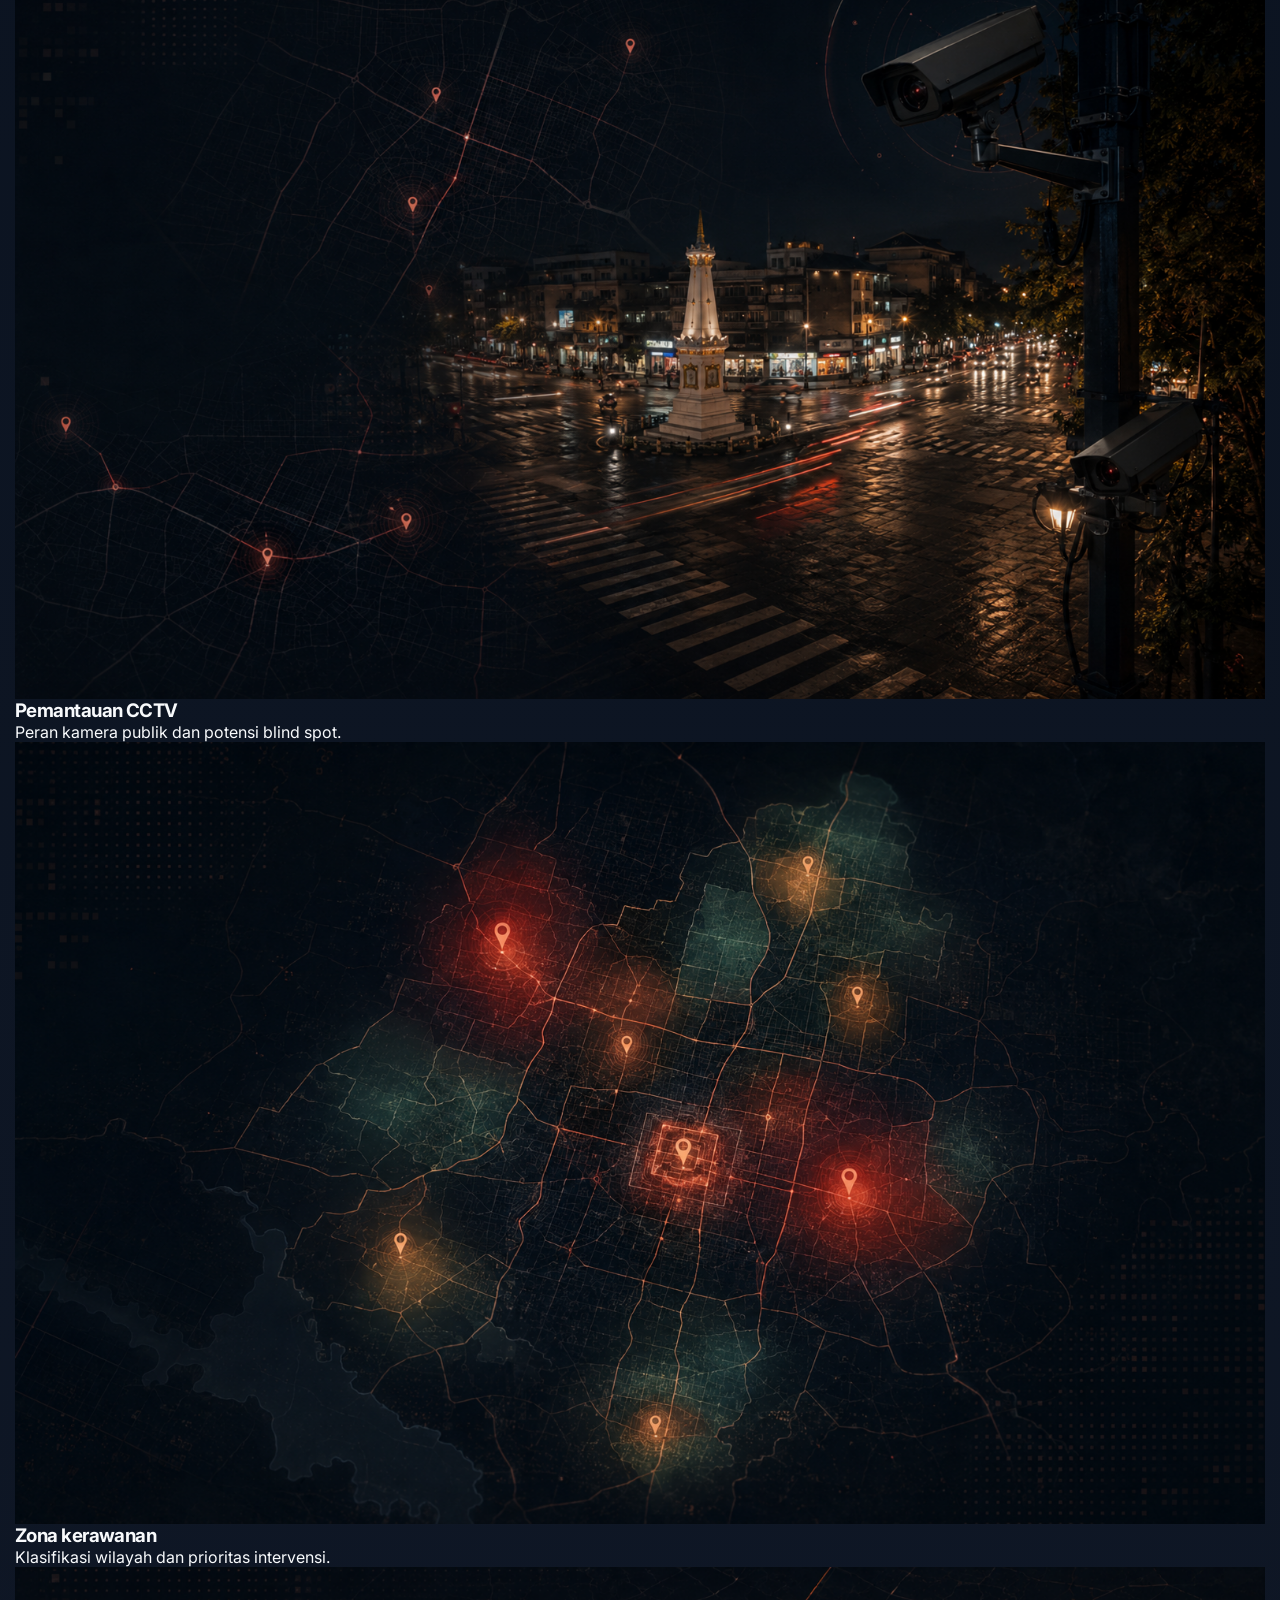
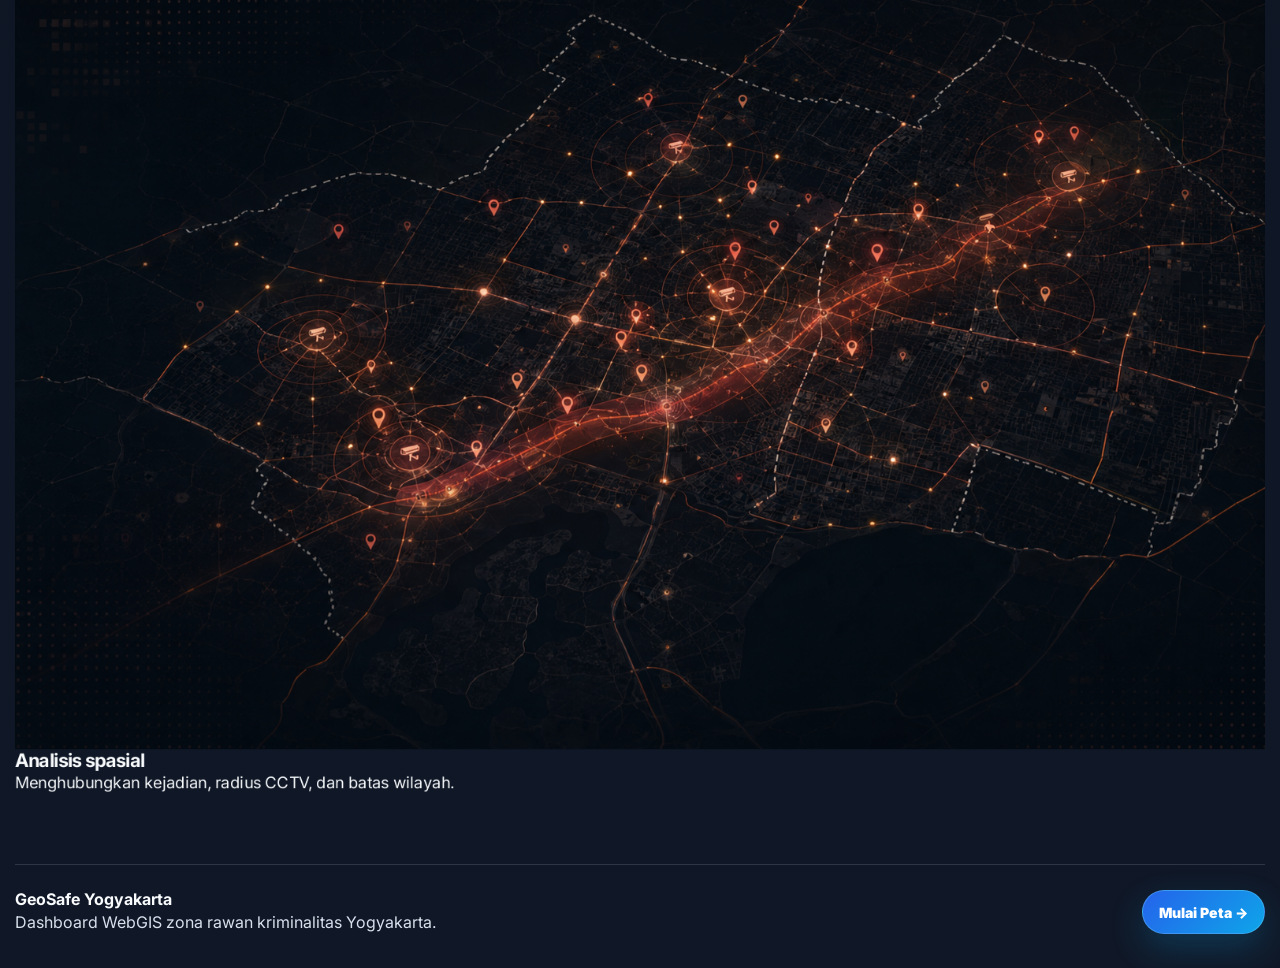
==== commit dad70cb4: "Add files via upload" ====
--- a/index.html
+++ b/index.html
@@ -12,7 +12,7 @@
   <link rel="stylesheet" href="assets/styles/home.css" />
   <link rel="stylesheet" href="assets/styles/style.css" />
 </head>
-<body data-page="home">
+<body data-page="home" class="home-mapid-theme">
   <div class="cursor-glow" id="cursorGlow"></div>
   <div class="shell">
     <header class="topbar">
@@ -33,131 +33,133 @@
       </div>
     </header>
 
-    <main class="container home-main">
-      <section class="mapid-hero" aria-labelledby="heroTitle">
-        <div class="hero-copy">
-          <div class="mini-badge"><span class="pulse-dot"></span> Dashboard kriminalitas berbasis lokasi</div>
-          <h1 id="heroTitle">Analisis <span>zona rawan</span> kriminalitas Yogyakarta.</h1>
-          <p class="hero-lead">Pantau kejadian, zona kerawanan, CCTV, PJU, pos polisi, dan berita sumber dalam satu WebGIS interaktif yang rapi dan mudah dibaca.</p>
+    <main class="container home-main mapid-layout">
+      <section class="hero-mapid" aria-labelledby="heroTitle">
+        <div class="hero-grid-bg" aria-hidden="true"></div>
+        <div class="hero-orb orb-one" aria-hidden="true"></div>
+        <div class="hero-orb orb-two" aria-hidden="true"></div>
+
+        <div class="hero-content reveal-up">
+          <div class="hero-badge"><span class="pulse-dot"></span> Location analytics untuk keamanan wilayah</div>
+          <h1 id="heroTitle">Peta risiko kriminalitas yang <span>interaktif</span> dan siap dianalisis.</h1>
+          <p class="hero-lead">GeoSafe Yogyakarta menggabungkan titik kejadian, CCTV, PJU, pos polisi, keramaian, dan pembobotan AHP ke dalam dashboard WebGIS yang lebih hidup seperti landing page analitik lokasi.</p>
           <div class="hero-actions">
             <a class="btn primary" href="peta.html">Jelajahi Peta</a>
             <a class="btn" href="analisis.html">Lihat Analisis</a>
-            <a class="btn ghost" href="berita.html">Galeri Berita</a>
           </div>
-          <div class="hero-chips" aria-label="Ringkasan data">
-            <span>47 kejadian</span>
-            <span>28 CCTV</span>
-            <span>15 PJU prioritas</span>
-            <span>Pos Polisi</span>
+          <div class="hero-micro-stats" aria-label="Ringkasan data utama">
+            <div><strong>47</strong><span>Kejadian</span></div>
+            <div><strong>28</strong><span>CCTV Kota</span></div>
+            <div><strong>15</strong><span>PJU/Prioritas</span></div>
+            <div><strong>AHP</strong><span>45 · 25 · 14 · 8 · 8</span></div>
           </div>
         </div>
 
-        <aside class="hero-visual" aria-label="Preview dashboard peta GeoSafe">
-          <div class="visual-toolbar">
-            <div><strong>GeoSafe Map</strong><span>Live preview area Kota Yogyakarta</span></div>
-            <a href="peta.html">Buka peta →</a>
+        <aside class="hero-dashboard reveal-up delay-1" aria-label="Preview peta interaktif GeoSafe">
+          <div class="dashboard-topbar">
+            <div class="window-dots"><i></i><i></i><i></i></div>
+            <span>GeoSafe Map Preview</span>
+            <a href="peta.html">Open map</a>
           </div>
-          <div class="map-preview">
-            <img src="assets/img/gallery/zona-rawan.png" alt="Ilustrasi peta zona kerawanan Yogyakarta" />
-            <div class="floating-card top-left"><span>Zona prioritas</span><strong>3 area</strong></div>
-            <div class="floating-card bottom-right"><span>Metode AHP</span><strong>45 · 25 · 14 · 8 · 8</strong></div>
-            <div class="route-line"></div>
-            <span class="map-pin pin-a"></span>
-            <span class="map-pin pin-b"></span>
-            <span class="map-pin pin-c"></span>
+          <div class="map-glass-card">
+            <img src="assets/img/gallery/zona-rawan.png" alt="Preview peta zona kerawanan Yogyakarta" />
+            <div class="scan-line" aria-hidden="true"></div>
+            <div class="map-path path-one" aria-hidden="true"></div>
+            <div class="map-path path-two" aria-hidden="true"></div>
+            <span class="mapid-pin pin-danger" style="--x:24%;--y:42%;--d:.1s"><b>!</b></span>
+            <span class="mapid-pin pin-cctv" style="--x:58%;--y:33%;--d:.55s"><b>⌕</b></span>
+            <span class="mapid-pin pin-light" style="--x:69%;--y:66%;--d:.9s"><b>•</b></span>
+            <span class="mapid-pin pin-police" style="--x:42%;--y:72%;--d:1.2s"><b>◆</b></span>
+            <div class="floating-data-card card-a"><span>Zona prioritas</span><strong>3 area</strong></div>
+            <div class="floating-data-card card-b"><span>Blind spot relatif</span><strong>30 titik</strong></div>
           </div>
-          <div class="visual-stats">
-            <div><strong>45%</strong><span>Kriminalitas</span></div>
-            <div><strong>25%</strong><span>Keramaian</span></div>
-            <div><strong>14%</strong><span>Kepadatan</span></div>
+          <div class="dashboard-metrics">
+            <div><span>Kriminalitas</span><strong>45%</strong><em style="--w:45%"></em></div>
+            <div><span>Keramaian</span><strong>25%</strong><em style="--w:25%"></em></div>
+            <div><span>Kepadatan</span><strong>14%</strong><em style="--w:14%"></em></div>
           </div>
         </aside>
       </section>
 
-      <section class="logo-strip-panel" aria-label="Konteks data GeoSafe">
-        <span>Data terintegrasi</span>
-        <strong>Kejadian</strong>
-        <strong>CCTV</strong>
-        <strong>PJU</strong>
-        <strong>Pos Polisi</strong>
-        <strong>Zona AHP</strong>
-        <strong>Berita Sumber</strong>
+      <section class="mapid-strip reveal-up delay-2" aria-label="Konteks data GeoSafe">
+        <div class="strip-track">
+          <span>Data terintegrasi</span><strong>● Kejadian</strong><strong>● CCTV</strong><strong>● PJU</strong><strong>● Pos Polisi</strong><strong>● Keramaian</strong><strong>● Zona AHP</strong><strong>● Berita Sumber</strong>
+          <span>Data terintegrasi</span><strong>● Kejadian</strong><strong>● CCTV</strong><strong>● PJU</strong><strong>● Pos Polisi</strong><strong>● Keramaian</strong><strong>● Zona AHP</strong><strong>● Berita Sumber</strong>
+        </div>
       </section>
 
-      <section class="section compact product-section">
-        <div class="section-head clean-head">
+      <section class="section compact mapid-products">
+        <div class="section-head clean-head reveal-up">
           <div>
-            <div class="eyebrow"><span class="pulse-dot"></span> Fitur utama</div>
-            <h2>Dirancang untuk membaca risiko wilayah dari peta, bukan sekadar daftar data.</h2>
+            <div class="eyebrow"><span class="pulse-dot"></span> Core feature</div>
+            <h2>Alur halaman dibuat seperti platform analitik lokasi.</h2>
           </div>
-          <p>Halaman utama tetap membawa elemen lama seperti peta, analisis, CCTV/PJU, pos polisi, dan berita, tetapi sekarang tampilannya lebih ringkas seperti landing page profesional.</p>
+          <p>Strukturnya mengikuti gaya landing page modern: hero dinamis, preview peta, kartu solusi, ringkasan data, dan CTA yang jelas—tanpa menghilangkan elemen WebGIS lama.</p>
         </div>
-        <div class="solution-grid">
-          <article class="solution-card featured">
-            <div class="solution-icon">🗺️</div>
+        <div class="product-grid">
+          <article class="product-card reveal-up delay-1">
+            <span class="product-icon">🗺️</span>
             <h3>Peta Interaktif</h3>
-            <p>Layer zona kerawanan, kejadian, CCTV, PJU, pos polisi, boundary, dan legenda dapat dibaca langsung dari halaman peta.</p>
-            <a href="peta.html">Buka Peta</a>
+            <p>Layer zona, kejadian, CCTV, PJU, pos polisi, titik keramaian, batas admin, dan koridor rawan tetap tersedia.</p>
+            <a href="peta.html">Buka Peta →</a>
           </article>
-          <article class="solution-card">
-            <div class="solution-icon">📊</div>
+          <article class="product-card reveal-up delay-2">
+            <span class="product-icon">📊</span>
             <h3>Analisis Parameter</h3>
-            <p>Ringkasan analisis mengikuti filter dan parameter pada peta sehingga konteksnya jelas dan tidak terasa seperti lampiran acak.</p>
-            <a href="analisis.html">Lihat Analisis</a>
+            <p>Analisis dibuat lebih terarah ke parameter peta: zona, tahun, CCTV, PJU, pos polisi, dan klasifikasi kerawanan.</p>
+            <a href="analisis.html">Lihat Analisis →</a>
           </article>
-          <article class="solution-card">
-            <div class="solution-icon">📰</div>
+          <article class="product-card reveal-up delay-3">
+            <span class="product-icon">📰</span>
             <h3>Berita Sumber</h3>
-            <p>Galeri berita mengarah pada sumber kejadian, dengan tampilan yang lebih sesuai untuk validasi data dan penelusuran konteks.</p>
-            <a href="berita.html">Lihat Berita</a>
+            <p>Kartu berita tetap diarahkan ke sumber asli sehingga data kejadian bisa ditelusuri kembali.</p>
+            <a href="berita.html">Buka Berita →</a>
+          </article>
+          <article class="product-card reveal-up delay-4">
+            <span class="product-icon">🛡️</span>
+            <h3>Fasilitas Keamanan</h3>
+            <p>CCTV, PJU, dan pos polisi dipakai sebagai indikator pendukung untuk membaca prioritas wilayah.</p>
+            <a href="peta.html?layer=cctv,lighting,police">Tampilkan Layer →</a>
           </article>
         </div>
       </section>
 
-      <section class="section compact insight-section">
-        <div class="section-head clean-head">
-          <div>
-            <div class="eyebrow"><span class="pulse-dot"></span> Fokus dashboard</div>
-            <h2>Ringkasan data langsung mengarah ke keputusan spasial.</h2>
+      <section class="section compact mapid-insight">
+        <div class="insight-copy reveal-up">
+          <div class="eyebrow"><span class="pulse-dot"></span> Pembobotan AHP</div>
+          <h2>Bobot tetap mengikuti final project, hanya UI dashboard yang dibuat lebih hidup.</h2>
+          <p>Komposisi kriteria dipertahankan supaya peta risiko, ringkasan analisis, dan konteks dashboard tetap sejalan dengan PPT/PDF.</p>
+          <div class="weight-chips">
+            <span>Kriminalitas 45%</span><span>Keramaian 25%</span><span>Kepadatan 14%</span><span>CCTV 8%</span><span>Pos Polisi 8%</span>
           </div>
-          <p>Bobot AHP mengikuti struktur final project, lalu digunakan untuk membaca hubungan kejadian, keramaian, kepadatan, CCTV, dan pos polisi.</p>
         </div>
-        <div class="insight-grid">
-          <article class="insight-panel large">
-            <div class="panel-label">Pembobotan AHP</div>
-            <h3>Komposisi kriteria kerawanan</h3>
-            <div class="weight-list">
-              <div><span>Kriminalitas</span><strong>45%</strong><em style="--w:45%"></em></div>
-              <div><span>Keramaian</span><strong>25%</strong><em style="--w:25%"></em></div>
-              <div><span>Kepadatan</span><strong>14%</strong><em style="--w:14%"></em></div>
-              <div><span>CCTV</span><strong>8%</strong><em style="--w:8%"></em></div>
-              <div><span>Pos Polisi</span><strong>8%</strong><em style="--w:8%"></em></div>
-            </div>
-          </article>
-          <article class="insight-panel"><span class="panel-kicker">Coverage</span><strong>Boundary CCTV</strong><p>Titik kamera difokuskan pada cakupan Kota Yogyakarta agar analisis tidak keluar konteks wilayah.</p></article>
-          <article class="insight-panel"><span class="panel-kicker">Prioritas</span><strong>PJU & Pos Polisi</strong><p>Data pendukung keamanan tetap dipakai untuk melihat area yang perlu validasi atau intervensi lanjutan.</p></article>
+        <div class="orbit-panel reveal-up delay-1" aria-label="Animasi komponen data">
+          <div class="orbit-center"><strong>GeoSafe</strong><span>Risk Engine</span></div>
+          <span class="orbit-dot dot-a">⚠️</span>
+          <span class="orbit-dot dot-b">📹</span>
+          <span class="orbit-dot dot-c">💡</span>
+          <span class="orbit-dot dot-d">🛡️</span>
+          <span class="orbit-dot dot-e">👥</span>
         </div>
       </section>
 
       <section class="section compact gallery-section">
-        <div class="section-head clean-head">
+        <div class="section-head clean-head reveal-up">
           <div>
             <div class="eyebrow"><span class="pulse-dot"></span> Galeri konteks</div>
-            <h2>Visual pendukung tetap ada, tapi ditempatkan sebagai konteks.</h2>
+            <h2>Visual pendukung tetap ada, tapi posisinya jadi pelengkap.</h2>
           </div>
-          <p>Kartu visual membantu pengguna memahami fungsi peta, analisis, berita, CCTV, PJU, dan rekomendasi tanpa teks teknis yang terlalu panjang.</p>
+          <p>Bagian ini membantu pengguna memahami fungsi peta, analisis, berita, CCTV, PJU, dan rekomendasi tanpa memenuhi hero utama.</p>
         </div>
-        <div class="gallery-grid refined">
-          <article class="gallery-card"><img src="assets/img/gallery/kejadian-kriminal.png" alt="Ilustrasi titik kejadian kriminalitas"><div><h3>Titik kejadian</h3><p>Konteks persebaran kejadian yang dianalisis.</p></div></article>
-          <article class="gallery-card"><img src="assets/img/gallery/cctv-pemantauan.png" alt="Ilustrasi CCTV pemantauan"><div><h3>Pemantauan CCTV</h3><p>Peran kamera publik dan potensi blind spot.</p></div></article>
-          <article class="gallery-card"><img src="assets/img/gallery/zona-rawan.png" alt="Ilustrasi zona rawan"><div><h3>Zona kerawanan</h3><p>Klasifikasi wilayah dan prioritas intervensi.</p></div></article>
-          <article class="gallery-card"><img src="assets/img/gallery/analisis-spasial.png" alt="Ilustrasi analisis spasial"><div><h3>Analisis spasial</h3><p>Menghubungkan kejadian, radius CCTV, dan batas wilayah.</p></div></article>
-          <article class="gallery-card"><img src="assets/img/gallery/berita-sumber.png" alt="Ilustrasi sumber berita"><div><h3>Sumber berita</h3><p>Membuka sumber asli dan membaca konteks kejadian.</p></div></article>
-          <article class="gallery-card"><img src="assets/img/gallery/patroli-rekomendasi.png" alt="Ilustrasi rekomendasi patroli"><div><h3>Rekomendasi awal</h3><p>Arahan awal untuk patroli dan verifikasi lapangan.</p></div></article>
+        <div class="gallery-grid refined animated-gallery">
+          <article class="gallery-card reveal-up"><img src="assets/img/gallery/kejadian-kriminal.png" alt="Ilustrasi titik kejadian kriminalitas"><div><h3>Titik kejadian</h3><p>Konteks persebaran kejadian yang dianalisis.</p></div></article>
+          <article class="gallery-card reveal-up delay-1"><img src="assets/img/gallery/cctv-pemantauan.png" alt="Ilustrasi CCTV pemantauan"><div><h3>Pemantauan CCTV</h3><p>Peran kamera publik dan potensi blind spot.</p></div></article>
+          <article class="gallery-card reveal-up delay-2"><img src="assets/img/gallery/zona-rawan.png" alt="Ilustrasi zona rawan"><div><h3>Zona kerawanan</h3><p>Klasifikasi wilayah dan prioritas intervensi.</p></div></article>
+          <article class="gallery-card reveal-up delay-3"><img src="assets/img/gallery/analisis-spasial.png" alt="Ilustrasi analisis spasial"><div><h3>Analisis spasial</h3><p>Menghubungkan kejadian, radius CCTV, dan batas wilayah.</p></div></article>
         </div>
       </section>
 
-      <footer class="footer">
+      <footer class="footer mapid-footer">
         <div class="footer-top"><div><strong>GeoSafe Yogyakarta</strong><p class="muted">Dashboard WebGIS zona rawan kriminalitas Yogyakarta.</p></div><a class="btn primary" href="peta.html">Mulai Peta →</a></div>
       </footer>
     </main>
--- a/assets/styles/home.css
+++ b/assets/styles/home.css
@@ -1,381 +1,200 @@
-
-.home-main { padding-top: 28px; }
-.mapid-hero {
+/* =========================================================
+   GeoSafe Home - MAPID-inspired animated landing page
+========================================================= */
+body.home-mapid-theme {
+  background:
+    radial-gradient(circle at 80% 12%, rgba(56,189,248,.17), transparent 34%),
+    radial-gradient(circle at 15% 12%, rgba(251,191,36,.10), transparent 30%),
+    linear-gradient(135deg, #06111d 0%, #071827 48%, #06101a 100%);
+}
+body.home-mapid-theme::before {
+  background-image:
+    linear-gradient(rgba(56,189,248,.055) 1px, transparent 1px),
+    linear-gradient(90deg, rgba(56,189,248,.055) 1px, transparent 1px);
+  background-size: 72px 72px;
+  mask-image: linear-gradient(#000 0%, transparent 82%);
+}
+.home-main.mapid-layout { padding-top: 26px; }
+.hero-mapid {
   position: relative;
-  min-height: 650px;
+  min-height: calc(100vh - 130px);
   display: grid;
-  grid-template-columns: minmax(0, .92fr) minmax(460px, 1.08fr);
-  gap: 34px;
+  grid-template-columns: minmax(0, .94fr) minmax(440px, 1.06fr);
   align-items: center;
-  padding: clamp(34px, 5vw, 74px);
-  border: 1px solid rgba(148, 163, 184, .22);
-  border-radius: 44px;
+  gap: 32px;
   overflow: hidden;
+  border: 1px solid rgba(148,163,184,.20);
+  border-radius: 42px;
+  padding: clamp(28px, 5vw, 70px);
   background:
-    radial-gradient(circle at 75% 24%, rgba(56,189,248,.16), transparent 34%),
-    radial-gradient(circle at 18% 16%, rgba(251,191,36,.12), transparent 26%),
-    linear-gradient(135deg, rgba(15,23,42,.96), rgba(7,16,25,.86) 48%, rgba(4,10,18,.94));
-  box-shadow: 0 38px 110px rgba(0,0,0,.45);
-}
-.mapid-hero::before {
-  content: "";
-  position: absolute;
-  inset: 0;
-  background-image:
+    linear-gradient(120deg, rgba(15,23,42,.94), rgba(8,19,31,.70)),
+    radial-gradient(circle at 90% 25%, rgba(56,189,248,.12), transparent 40%);
+  box-shadow: 0 32px 90px rgba(0,0,0,.42);
+  isolation: isolate;
+}
+.hero-grid-bg {
+  position:absolute; inset:0; z-index:-3; opacity:.75;
+  background:
     linear-gradient(rgba(255,255,255,.035) 1px, transparent 1px),
     linear-gradient(90deg, rgba(255,255,255,.035) 1px, transparent 1px);
-  background-size: 72px 72px;
-  mask-image: radial-gradient(circle at 58% 36%, #000 0 36%, transparent 73%);
-  pointer-events: none;
-}
-.mapid-hero::after {
-  content: "";
-  position: absolute;
-  right: -120px;
-  bottom: -150px;
-  width: 540px;
-  height: 540px;
-  border-radius: 50%;
-  background: radial-gradient(circle, rgba(239,68,68,.18), transparent 65%);
-  pointer-events: none;
-}
-.mapid-hero > * { position: relative; z-index: 1; }
-.hero-copy { max-width: 620px; }
-.mini-badge {
-  display: inline-flex;
-  align-items: center;
-  gap: 10px;
-  padding: 9px 14px;
-  border: 1px solid rgba(56,189,248,.22);
-  color: #dff5ff;
-  background: rgba(56,189,248,.09);
-  border-radius: 999px;
-  font-size: .78rem;
-  font-weight: 900;
-  letter-spacing: .08em;
-  text-transform: uppercase;
-}
-.mapid-hero h1 {
-  margin: 24px 0 20px;
-  max-width: 740px;
-  font-size: clamp(3.1rem, 6.6vw, 6.6rem);
-  line-height: .92;
-  letter-spacing: -.075em;
-}
-.mapid-hero h1 span { color: var(--cream); }
-.hero-lead {
-  max-width: 600px;
-  color: #d7e0ec;
-  font-size: clamp(1rem, 1.4vw, 1.22rem);
-  line-height: 1.72;
-}
-.mapid-hero .hero-actions { margin: 30px 0 0; }
-.btn.ghost { background: rgba(255,255,255,.035); }
-.hero-chips {
-  display: flex;
-  flex-wrap: wrap;
-  gap: 10px;
-  margin-top: 24px;
-}
-.hero-chips span {
-  display: inline-flex;
-  align-items: center;
-  gap: 8px;
-  padding: 9px 12px;
-  border: 1px solid rgba(203,213,225,.16);
-  border-radius: 999px;
-  color: #cfe3f6;
-  background: rgba(255,255,255,.05);
-  font-weight: 850;
-  font-size: .84rem;
-}
-.hero-chips span::before {
-  content: "";
-  width: 7px;
-  height: 7px;
-  border-radius: 50%;
-  background: var(--cream);
-  box-shadow: 0 0 20px rgba(251,191,36,.55);
-}
-.hero-visual {
-  width: 100%;
-  min-height: 520px;
-  border: 1px solid rgba(203,213,225,.20);
-  border-radius: 34px;
-  padding: 16px;
-  background: linear-gradient(180deg, rgba(15,23,42,.78), rgba(2,6,14,.88));
-  box-shadow: 0 30px 90px rgba(0,0,0,.35);
-  overflow: hidden;
-}
-.visual-toolbar {
-  display: flex;
-  justify-content: space-between;
-  align-items: center;
-  gap: 14px;
-  margin-bottom: 14px;
-  color: var(--ink);
-}
-.visual-toolbar strong { display: block; font-size: .98rem; }
-.visual-toolbar span { display: block; margin-top: 3px; color: #aebdd0; font-size: .76rem; }
-.visual-toolbar a {
-  flex: 0 0 auto;
-  padding: 9px 12px;
-  border-radius: 999px;
-  background: rgba(56,189,248,.12);
-  border: 1px solid rgba(56,189,248,.23);
-  color: #dff5ff;
-  font-weight: 900;
-  font-size: .78rem;
-}
-.map-preview {
-  position: relative;
-  min-height: 390px;
-  border-radius: 26px;
-  overflow: hidden;
-  border: 1px solid rgba(255,255,255,.09);
-  background: #071019;
-}
-.map-preview img {
-  width: 100%;
-  height: 390px;
-  object-fit: cover;
-  opacity: .9;
-  filter: saturate(1.04) contrast(1.05);
-}
-.map-preview::after {
-  content: "";
-  position: absolute;
-  inset: 0;
-  background:
-    linear-gradient(180deg, rgba(2,6,14,.12), rgba(2,6,14,.38)),
-    radial-gradient(circle at 52% 47%, transparent 0 28%, rgba(2,6,14,.28) 72%);
-  pointer-events: none;
-}
-.floating-card {
-  position: absolute;
-  z-index: 3;
-  padding: 13px 14px;
-  border-radius: 18px;
-  border: 1px solid rgba(203,213,225,.24);
-  background: rgba(2,6,14,.72);
-  backdrop-filter: blur(16px);
-  box-shadow: 0 16px 36px rgba(0,0,0,.26);
-}
-.floating-card span { display: block; color: #aebdd0; font-size: .72rem; font-weight: 850; }
-.floating-card strong { display: block; color: #fff; margin-top: 4px; font-size: 1.05rem; }
-.floating-card.top-left { top: 18px; left: 18px; }
-.floating-card.bottom-right { right: 18px; bottom: 18px; }
-.map-pin {
-  position: absolute;
-  z-index: 4;
-  width: 18px;
-  height: 18px;
-  border-radius: 50% 50% 50% 0;
-  transform: rotate(-45deg);
-  background: var(--red);
-  box-shadow: 0 0 0 9px rgba(239,68,68,.15), 0 0 28px rgba(239,68,68,.8);
-}
-.map-pin::after {
-  content: "";
-  position: absolute;
-  inset: 5px;
-  border-radius: 50%;
-  background: #fff;
-}
-.pin-a { left: 44%; top: 45%; }
-.pin-b { left: 68%; top: 30%; background: var(--cream); box-shadow: 0 0 0 9px rgba(251,191,36,.13), 0 0 28px rgba(251,191,36,.65); }
-.pin-c { left: 24%; top: 58%; background: var(--accent); box-shadow: 0 0 0 9px rgba(56,189,248,.13), 0 0 28px rgba(56,189,248,.65); }
-.route-line {
-  position: absolute;
-  z-index: 3;
-  left: 23%;
-  top: 56%;
-  width: 48%;
-  height: 2px;
-  background: linear-gradient(90deg, rgba(56,189,248,.1), rgba(251,191,36,.8), rgba(239,68,68,.1));
-  transform: rotate(-18deg);
-  box-shadow: 0 0 20px rgba(251,191,36,.35);
-}
-.visual-stats {
-  display: grid;
-  grid-template-columns: repeat(3, 1fr);
-  gap: 10px;
-  margin-top: 12px;
-}
-.visual-stats div {
-  border: 1px solid rgba(203,213,225,.16);
-  border-radius: 18px;
-  padding: 13px;
-  background: rgba(255,255,255,.045);
-}
-.visual-stats strong { display: block; color: var(--cream); font-size: 1.25rem; }
-.visual-stats span { color: #aebdd0; font-size: .76rem; font-weight: 850; }
-.logo-strip-panel {
-  margin: 22px 0 0;
-  display: flex;
-  flex-wrap: wrap;
-  align-items: center;
-  gap: 12px;
-  padding: 16px 18px;
-  border: 1px solid rgba(203,213,225,.16);
-  border-radius: 999px;
-  background: rgba(15,23,42,.60);
-  box-shadow: 0 20px 60px rgba(0,0,0,.18);
-}
-.logo-strip-panel span {
-  color: #aebdd0;
-  font-size: .8rem;
-  font-weight: 900;
-  letter-spacing: .08em;
-  text-transform: uppercase;
-  margin-right: 4px;
-}
-.logo-strip-panel strong {
-  color: #f8fafc;
-  font-size: .86rem;
-  padding: 8px 12px;
-  border-radius: 999px;
-  border: 1px solid rgba(203,213,225,.12);
-  background: rgba(255,255,255,.04);
-}
-.clean-head h2 { max-width: 860px; }
-.product-section, .insight-section, .gallery-section { position: relative; }
-.solution-grid {
-  display: grid;
-  grid-template-columns: 1.15fr repeat(2, minmax(0, .925fr));
-  gap: 16px;
-}
-.solution-card {
-  position: relative;
-  min-height: 270px;
-  overflow: hidden;
-  border: 1px solid rgba(203,213,225,.16);
-  border-radius: 30px;
-  padding: 24px;
-  background: linear-gradient(180deg, rgba(15,23,42,.86), rgba(8,15,25,.76));
-  box-shadow: 0 18px 60px rgba(0,0,0,.23);
-}
-.solution-card::before {
-  content: "";
-  position: absolute;
-  inset: auto -80px -110px auto;
-  width: 240px;
-  height: 240px;
-  border-radius: 50%;
-  background: radial-gradient(circle, rgba(56,189,248,.17), transparent 66%);
-  pointer-events: none;
-}
-.solution-card.featured {
-  background:
-    linear-gradient(180deg, rgba(15,23,42,.70), rgba(8,15,25,.88)),
-    url('../img/background-webgis.png') center/cover no-repeat;
-}
-.solution-icon {
-  width: 48px;
-  height: 48px;
-  display: grid;
-  place-items: center;
-  border-radius: 17px;
-  border: 1px solid rgba(251,191,36,.22);
-  background: rgba(251,191,36,.10);
-  font-size: 1.28rem;
-}
-.solution-card h3 { margin: 20px 0 10px; font-size: 1.35rem; }
-.solution-card p { color: #cbd5e1; line-height: 1.72; }
-.solution-card a {
-  position: absolute;
-  left: 24px;
-  bottom: 24px;
-  color: #dff5ff;
-  font-weight: 900;
-}
-.insight-grid {
-  display: grid;
-  grid-template-columns: 1.25fr .875fr;
-  gap: 16px;
-}
-.insight-panel {
-  border: 1px solid rgba(203,213,225,.16);
-  border-radius: 28px;
-  padding: 22px;
-  background: rgba(15,23,42,.72);
-  box-shadow: 0 18px 60px rgba(0,0,0,.22);
-}
-.insight-panel.large { grid-row: span 2; }
-.panel-label, .panel-kicker {
-  display: inline-flex;
-  color: var(--cream);
-  font-size: .75rem;
-  font-weight: 900;
-  letter-spacing: .08em;
-  text-transform: uppercase;
-  margin-bottom: 14px;
-}
-.insight-panel h3 { font-size: 1.55rem; margin-bottom: 18px; }
-.insight-panel strong { display: block; color: #fff; font-size: 1.15rem; margin-bottom: 10px; }
-.insight-panel p { color: #cbd5e1; line-height: 1.65; }
-.weight-list { display: grid; gap: 13px; }
-.weight-list div {
-  position: relative;
-  display: grid;
-  grid-template-columns: 1fr auto;
-  gap: 10px;
-  align-items: center;
-  padding-bottom: 17px;
-}
-.weight-list span { color: #e8f0f7; font-weight: 850; }
-.weight-list strong { color: var(--cream); margin: 0; font-size: .96rem; }
-.weight-list em {
-  position: absolute;
-  left: 0;
-  right: 0;
-  bottom: 0;
-  height: 8px;
-  border-radius: 999px;
-  background: rgba(255,255,255,.07);
-  overflow: hidden;
-}
-.weight-list em::before {
-  content: "";
-  display: block;
-  height: 100%;
-  width: var(--w);
-  border-radius: inherit;
-  background: linear-gradient(90deg, var(--red), var(--cream));
-}
-.gallery-grid { display:grid; grid-template-columns: repeat(3, minmax(0, 1fr)); gap:16px; }
-.gallery-grid.refined .gallery-card {
-  overflow:hidden;
-  border:1px solid rgba(203,213,225,.16);
-  background:rgba(15,23,42,.64);
-  border-radius:28px;
-  box-shadow:0 18px 60px rgba(0,0,0,.20);
-}
-.gallery-card img { width:100%; aspect-ratio: 16 / 10; object-fit:cover; opacity:.88; }
-.gallery-card div { padding:18px; }
-.gallery-card h3 { margin-bottom:8px; }
-.gallery-card p { color:#cbd5e1; line-height:1.65; }
-@media (max-width: 1120px) {
-  .mapid-hero { grid-template-columns: 1fr; }
-  .hero-copy { max-width: 760px; }
-  .hero-visual { min-height: auto; }
-  .solution-grid, .insight-grid { grid-template-columns: 1fr; }
-  .insight-panel.large { grid-row: auto; }
-}
-@media (max-width: 820px) {
-  .home-main { padding-top: 18px; }
-  .mapid-hero { padding: 26px; border-radius: 30px; min-height: auto; }
-  .mapid-hero h1 { font-size: clamp(2.8rem, 15vw, 4.8rem); }
-  .hero-visual { padding: 12px; border-radius: 24px; }
-  .map-preview, .map-preview img { min-height: 290px; height: 290px; }
-  .visual-toolbar { align-items: flex-start; flex-direction: column; }
-  .visual-stats, .gallery-grid { grid-template-columns: 1fr; }
-  .logo-strip-panel { border-radius: 24px; }
-  .solution-card { min-height: 240px; }
-}
-@media (max-width: 520px) {
-  .mapid-hero { padding: 20px; }
-  .mapid-hero .hero-actions .btn { width: 100%; }
-  .floating-card.bottom-right { left: 18px; right: auto; }
-  .hero-chips span { width: 100%; justify-content: center; }
-}
+  background-size: 64px 64px;
+  animation: gridMove 18s linear infinite;
+}
+.hero-mapid::before {
+  content:""; position:absolute; inset:0; z-index:-2;
+  background: url('../img/background-webgis.png') center/cover no-repeat;
+  opacity:.12; mix-blend-mode: screen;
+}
+.hero-mapid::after {
+  content:""; position:absolute; inset:auto -25% -44% 46%; width:720px; height:720px; z-index:-1;
+  border-radius:999px;
+  background: radial-gradient(circle, rgba(56,189,248,.22), transparent 62%);
+  filter: blur(10px);
+  animation: floatSoft 9s ease-in-out infinite;
+}
+.hero-orb { position:absolute; border-radius:999px; pointer-events:none; z-index:-1; filter: blur(2px); opacity:.72; }
+.orb-one { width:190px; height:190px; right:12%; top:10%; background: radial-gradient(circle, rgba(251,191,36,.22), transparent 67%); animation: floatSoft 7s ease-in-out infinite reverse; }
+.orb-two { width:130px; height:130px; left:6%; bottom:10%; background: radial-gradient(circle, rgba(239,68,68,.16), transparent 70%); animation: floatSoft 8s ease-in-out infinite; }
+.hero-content { max-width: 620px; }
+.hero-badge {
+  display:inline-flex; align-items:center; gap:10px;
+  padding:9px 12px; border:1px solid rgba(56,189,248,.25); border-radius:999px;
+  background:rgba(56,189,248,.08); color:#d8f4ff; font-size:.78rem; font-weight:900; letter-spacing:.04em; text-transform:uppercase;
+}
+.hero-mapid h1 {
+  font-size: clamp(3.1rem, 7vw, 7.8rem);
+  line-height:.88;
+  letter-spacing:-.075em;
+  margin:22px 0 22px;
+}
+.hero-mapid h1 span {
+  display:block;
+  color:var(--cream);
+  text-shadow:0 18px 60px rgba(251,191,36,.22);
+}
+.hero-lead { color:#d7e0ec; font-size:clamp(1rem, 1.4vw, 1.18rem); line-height:1.78; max-width: 610px; }
+.hero-actions { margin-top:24px; }
+.hero-micro-stats {
+  display:grid; grid-template-columns: repeat(4, minmax(0,1fr)); gap:10px;
+  margin-top:28px; max-width:620px;
+}
+.hero-micro-stats div {
+  border:1px solid rgba(148,163,184,.20); border-radius:20px; padding:14px;
+  background:rgba(15,23,42,.60); backdrop-filter:blur(18px);
+}
+.hero-micro-stats strong { display:block; color:#fff; font-size:1.35rem; letter-spacing:-.04em; }
+.hero-micro-stats span { display:block; color:#bcd0e3; font-size:.74rem; margin-top:5px; }
+.hero-dashboard {
+  position:relative;
+  border:1px solid rgba(148,163,184,.22);
+  border-radius:32px;
+  padding:14px;
+  background:linear-gradient(180deg, rgba(15,23,42,.78), rgba(2,6,23,.86));
+  box-shadow: 0 24px 80px rgba(0,0,0,.48);
+  transform-style: preserve-3d;
+  animation: dashboardDrift 7s ease-in-out infinite;
+}
+.dashboard-topbar { display:flex; align-items:center; gap:12px; padding:7px 8px 14px; color:#dbeafe; font-size:.78rem; font-weight:850; }
+.dashboard-topbar a { margin-left:auto; color:#7dd3fc; }
+.window-dots { display:flex; gap:6px; }
+.window-dots i { width:10px; height:10px; border-radius:999px; background:#ef4444; box-shadow:16px 0 #fbbf24, 32px 0 #34d399; }
+.map-glass-card {
+  position:relative; min-height:470px; overflow:hidden; border-radius:26px;
+  border:1px solid rgba(148,163,184,.22); background:#020617;
+}
+.map-glass-card img { width:100%; height:100%; min-height:470px; object-fit:cover; opacity:.66; filter:saturate(1.08) contrast(1.12); transform:scale(1.06); }
+.scan-line { position:absolute; left:0; right:0; top:-20%; height:28%; background:linear-gradient(180deg, transparent, rgba(125,211,252,.16), transparent); animation: scan 5.5s linear infinite; }
+.map-path { position:absolute; border:2px dashed rgba(251,191,36,.58); border-radius:999px; opacity:.62; filter:drop-shadow(0 0 10px rgba(251,191,36,.24)); }
+.path-one { --r:-13deg; width:68%; height:38%; left:10%; top:32%; transform:rotate(var(--r)); animation: pathPulse 3.8s ease-in-out infinite; }
+.path-two { --r:18deg; width:54%; height:29%; right:8%; bottom:13%; transform:rotate(var(--r)); animation: pathPulse 3.8s ease-in-out .9s infinite; }
+.mapid-pin {
+  position:absolute; left:var(--x); top:var(--y); width:36px; height:36px; display:grid; place-items:center;
+  border-radius:14px; border:2px solid rgba(255,255,255,.84); box-shadow:0 16px 34px rgba(0,0,0,.44), 0 0 0 8px rgba(255,255,255,.08);
+  transform:translate(-50%,-50%); animation: pinBounce 2.6s ease-in-out var(--d) infinite;
+}
+.mapid-pin::after { content:""; position:absolute; inset:-8px; border-radius:inherit; border:1px solid currentColor; opacity:.32; animation: ringPulse 2.4s ease-out var(--d) infinite; }
+.mapid-pin b { color:#fff; font-size:1rem; }
+.pin-danger { background:linear-gradient(135deg,#ef4444,#b91c1c); color:#ef4444; }
+.pin-cctv { background:linear-gradient(135deg,#0284c7,#38bdf8); color:#38bdf8; }
+.pin-light { background:linear-gradient(135deg,#f59e0b,#facc15); color:#facc15; }
+.pin-police { background:linear-gradient(135deg,#0f766e,#22d3ee); color:#22d3ee; }
+.floating-data-card {
+  position:absolute; min-width:150px; border:1px solid rgba(148,163,184,.24); border-radius:20px; padding:13px 14px;
+  background:rgba(2,6,23,.76); backdrop-filter:blur(18px); box-shadow:0 20px 42px rgba(0,0,0,.38); animation: floatCard 4.8s ease-in-out infinite;
+}
+.floating-data-card span { display:block; color:#bcd0e3; font-size:.72rem; }
+.floating-data-card strong { display:block; color:#fff; font-size:1.25rem; margin-top:5px; }
+.card-a { left:18px; top:18px; } .card-b { right:18px; bottom:18px; animation-delay:1s; }
+.dashboard-metrics { display:grid; grid-template-columns: repeat(3, 1fr); gap:10px; margin-top:12px; }
+.dashboard-metrics div { position:relative; overflow:hidden; border:1px solid rgba(148,163,184,.20); border-radius:18px; padding:12px; background:rgba(255,255,255,.045); }
+.dashboard-metrics span { display:block; color:#bcd0e3; font-size:.72rem; }
+.dashboard-metrics strong { display:block; color:#fff; margin:5px 0 8px; }
+.dashboard-metrics em { display:block; height:6px; width:var(--w); border-radius:999px; background:linear-gradient(90deg, #38bdf8, #fbbf24); }
+.mapid-strip { overflow:hidden; border:1px solid rgba(148,163,184,.18); border-radius:999px; margin:18px 0 0; background:rgba(15,23,42,.70); backdrop-filter:blur(18px); }
+.strip-track { display:flex; align-items:center; gap:30px; white-space:nowrap; padding:14px 0; width:max-content; animation: marquee 24s linear infinite; }
+.strip-track span { color:#7dd3fc; font-weight:900; text-transform:uppercase; letter-spacing:.08em; margin-left:30px; }
+.strip-track strong { color:#f8fafc; font-size:.9rem; }
+.product-grid { display:grid; grid-template-columns: repeat(4, minmax(0,1fr)); gap:16px; }
+.product-card {
+  position:relative; overflow:hidden; min-height:250px; border:1px solid rgba(148,163,184,.20); border-radius:28px; padding:22px;
+  background:linear-gradient(180deg, rgba(15,23,42,.88), rgba(8,19,31,.74)); box-shadow:0 18px 52px rgba(0,0,0,.27);
+  transition:transform .25s ease, border-color .25s ease, background .25s ease;
+}
+.product-card::after { content:""; position:absolute; width:220px; height:220px; border-radius:999px; right:-110px; top:-110px; background:radial-gradient(circle, rgba(56,189,248,.18), transparent 66%); }
+.product-card:hover { transform:translateY(-8px); border-color:rgba(125,211,252,.42); background:linear-gradient(180deg, rgba(18,31,48,.96), rgba(8,19,31,.80)); }
+.product-icon { width:50px; height:50px; display:grid; place-items:center; border-radius:18px; border:1px solid rgba(125,211,252,.24); background:rgba(125,211,252,.10); font-size:1.35rem; }
+.product-card h3 { margin:18px 0 10px; font-size:1.15rem; }
+.product-card p { color:#cbd5e1; line-height:1.68; font-size:.92rem; }
+.product-card a { display:inline-flex; margin-top:18px; color:#fbbf24; font-weight:900; }
+.mapid-insight {
+  display:grid; grid-template-columns: minmax(0, 1fr) 420px; gap:22px; align-items:center;
+  border:1px solid rgba(148,163,184,.18); border-radius:34px; padding:clamp(24px,4vw,44px);
+  background:linear-gradient(120deg, rgba(15,23,42,.70), rgba(7,24,39,.76));
+}
+.insight-copy h2 { font-size:clamp(2rem, 4vw, 4.6rem); line-height:.98; margin:16px 0; }
+.insight-copy p { color:#d7e0ec; line-height:1.75; max-width:680px; }
+.weight-chips { display:flex; gap:9px; flex-wrap:wrap; margin-top:20px; }
+.weight-chips span { border:1px solid rgba(148,163,184,.22); border-radius:999px; padding:9px 12px; background:rgba(255,255,255,.055); color:#e2e8f0; font-size:.8rem; font-weight:850; }
+.orbit-panel { position:relative; min-height:420px; border:1px solid rgba(148,163,184,.20); border-radius:34px; background:radial-gradient(circle at center, rgba(56,189,248,.18), rgba(2,6,23,.72) 58%); overflow:hidden; }
+.orbit-panel::before,.orbit-panel::after { content:""; position:absolute; inset:54px; border:1px dashed rgba(125,211,252,.28); border-radius:999px; animation: rotate 16s linear infinite; }
+.orbit-panel::after { inset:96px; animation-duration:11s; animation-direction:reverse; border-color:rgba(251,191,36,.24); }
+.orbit-center { position:absolute; left:50%; top:50%; transform:translate(-50%,-50%); width:150px; height:150px; display:grid; place-items:center; align-content:center; border-radius:999px; border:1px solid rgba(255,255,255,.22); background:rgba(15,23,42,.84); box-shadow:0 24px 64px rgba(0,0,0,.44); }
+.orbit-center strong { color:#fff; font-size:1.2rem; } .orbit-center span { color:#7dd3fc; font-size:.74rem; margin-top:4px; }
+.orbit-dot { position:absolute; width:54px; height:54px; display:grid; place-items:center; border-radius:20px; background:rgba(15,23,42,.94); border:1px solid rgba(125,211,252,.24); box-shadow:0 18px 42px rgba(0,0,0,.35); animation: floatCard 4.5s ease-in-out infinite; }
+.dot-a{left:13%;top:22%}.dot-b{right:16%;top:20%;animation-delay:.7s}.dot-c{left:18%;bottom:20%;animation-delay:1.1s}.dot-d{right:20%;bottom:18%;animation-delay:1.6s}.dot-e{left:50%;top:7%;transform:translateX(-50%);animation-delay:2s}
+.animated-gallery .gallery-card { transition: transform .25s ease, border-color .25s ease; }
+.animated-gallery .gallery-card:hover { transform:translateY(-6px) scale(1.01); border-color:rgba(125,211,252,.36); }
+.reveal-up { animation: revealUp .78s ease both; }
+.delay-1 { animation-delay:.13s; } .delay-2 { animation-delay:.25s; } .delay-3 { animation-delay:.36s; } .delay-4 { animation-delay:.47s; }
+@keyframes revealUp { from { opacity:0; transform:translateY(22px); } to { opacity:1; transform:translateY(0); } }
+@keyframes gridMove { from { background-position:0 0, 0 0; } to { background-position:64px 64px, 64px 64px; } }
+@keyframes floatSoft { 0%,100% { transform:translate3d(0,0,0); } 50% { transform:translate3d(0,-22px,0); } }
+@keyframes dashboardDrift { 0%,100% { transform:perspective(900px) rotateX(0deg) rotateY(-1deg) translateY(0); } 50% { transform:perspective(900px) rotateX(1deg) rotateY(1.5deg) translateY(-8px); } }
+@keyframes scan { from { transform:translateY(-30%); } to { transform:translateY(480%); } }
+@keyframes pathPulse { 0%,100% { opacity:.35; transform:scale(1) rotate(var(--r, -13deg)); } 50% { opacity:.85; transform:scale(1.025) rotate(var(--r, -13deg)); } }
+@keyframes pinBounce { 0%,100% { transform:translate(-50%,-50%) translateY(0); } 50% { transform:translate(-50%,-50%) translateY(-10px); } }
+@keyframes ringPulse { 0% { transform:scale(.85); opacity:.45; } 100% { transform:scale(1.45); opacity:0; } }
+@keyframes floatCard { 0%,100% { transform:translateY(0); } 50% { transform:translateY(-10px); } }
+@keyframes marquee { from { transform:translateX(0); } to { transform:translateX(-50%); } }
+@keyframes rotate { to { transform:rotate(360deg); } }
+@media (max-width: 1160px) {
+  .hero-mapid { grid-template-columns:1fr; min-height:auto; }
+  .hero-content { max-width:760px; }
+  .product-grid { grid-template-columns: repeat(2, minmax(0,1fr)); }
+  .mapid-insight { grid-template-columns:1fr; }
+}
+@media (max-width: 740px) {
+  .home-main.mapid-layout { padding-top:14px; }
+  .hero-mapid { padding:22px; border-radius:30px; }
+  .hero-mapid h1 { font-size: clamp(3rem, 18vw, 4.8rem); }
+  .hero-micro-stats { grid-template-columns: repeat(2, minmax(0,1fr)); }
+  .map-glass-card, .map-glass-card img { min-height:340px; }
+  .product-grid { grid-template-columns:1fr; }
+  .dashboard-metrics { grid-template-columns:1fr; }
+  .mapid-insight { padding:22px; border-radius:28px; }
+  .orbit-panel { min-height:330px; }
+  .orbit-dot { width:46px; height:46px; border-radius:16px; }
+}
+@media (prefers-reduced-motion: reduce) {
+  *, *::before, *::after { animation-duration: .001ms !important; animation-iteration-count:1 !important; transition-duration:.001ms !important; scroll-behavior:auto !important; }
+}
--- a/assets/styles/style.css
+++ b/assets/styles/style.css
@@ -310,3 +310,9 @@
 .geo-marker.police{background:linear-gradient(135deg,#12364d,#58d5ff)!important;color:#fff!important;border-radius:13px!important;width:34px!important;height:34px!important;border-color:rgba(255,255,255,.7)!important;box-shadow:0 12px 26px rgba(0,0,0,.42),0 0 0 4px rgba(88,213,255,.2)!important;display:inline-grid!important;place-items:center!important}
 .geo-marker.police svg{width:19px!important;height:19px!important;fill:currentColor!important}
 .popup-news-item.no-thumb{grid-template-columns:1fr!important}
+
+/* Final map symbol override synced with peta.html legend */
+.icon-layer-list .layer-toggle span { display:flex; align-items:center; gap:9px; }
+.layer-ico,.legend-symbol{width:28px;height:28px;display:inline-grid;place-items:center;flex:0 0 28px;border-radius:10px;border:1px solid rgba(255,255,255,.22);font-style:normal;font-weight:900;font-size:.82rem;box-shadow:0 8px 18px rgba(0,0,0,.22)}
+.layer-ico.zone,.legend-symbol.zone-safe{background:rgba(52,211,153,.17);color:#6ee7b7}.legend-symbol.zone-warn{background:rgba(251,191,36,.18);color:#fbbf24}.legend-symbol.zone-danger{background:rgba(239,68,68,.19);color:#fca5a5}.layer-ico.incident,.legend-symbol.incident{background:linear-gradient(135deg,#ef4444,#991b1b);color:#fff}.layer-ico.cctv,.legend-symbol.cctv{background:linear-gradient(135deg,#0284c7,#38bdf8);color:#fff}.layer-ico.radius,.legend-symbol.radius{background:rgba(56,189,248,.10);color:#7dd3fc;border-style:dashed}.layer-ico.crowd,.legend-symbol.crowd{background:linear-gradient(135deg,#92400e,#f59e0b);color:#fff;font-size:.74rem}.layer-ico.lighting,.legend-symbol.lighting{background:linear-gradient(135deg,#f59e0b,#facc15);color:#2b1a00}.layer-ico.police,.legend-symbol.police{background:linear-gradient(135deg,#0f766e,#22d3ee);color:#fff}.layer-ico.admin,.legend-symbol.admin{background:rgba(255,255,255,.08);color:#fff;border-style:dashed}.layer-ico.corridor,.legend-symbol.corridor{background:linear-gradient(135deg,#1f2937,#334155);color:#fbbf24}.icon-legend .legend-row{gap:10px;margin:9px 0;font-weight:800;color:#e5edf7!important}
+.geo-marker{width:34px!important;height:34px!important;display:inline-grid!important;place-items:center!important;border-radius:14px!important;border:2px solid rgba(255,255,255,.88)!important;box-shadow:0 12px 28px rgba(0,0,0,.45),0 0 0 5px rgba(255,255,255,.12)!important;position:relative!important;transform:translateZ(0)!important;color:#fff!important}.geo-marker::after{content:"";position:absolute;inset:-7px;border-radius:inherit;border:1px solid currentColor;opacity:.25;animation:markerPulse 2.4s ease-out infinite}.geo-marker svg{width:20px;height:20px;fill:#fff;display:block;filter:drop-shadow(0 2px 3px rgba(0,0,0,.25))}.geo-marker.incident{background:linear-gradient(135deg,#ef4444,#991b1b)!important;color:#ef4444!important;border-radius:16px 16px 16px 5px!important;transform:rotate(-45deg)!important}.geo-marker.incident svg{transform:rotate(45deg)}.geo-marker.cctv{width:38px!important;height:38px!important;background:linear-gradient(135deg,#075985,#38bdf8)!important;color:#38bdf8!important;border-radius:13px!important}.geo-marker.cctv::before{content:"";position:absolute;right:-4px;top:-4px;width:10px;height:10px;border-radius:999px;background:#86efac;border:2px solid #082f49}.geo-marker.crowd{width:38px!important;height:38px!important;background:linear-gradient(135deg,#92400e,#f59e0b)!important;color:#f59e0b!important;border-radius:999px!important}.geo-marker.lighting{width:38px!important;height:38px!important;background:linear-gradient(135deg,#f59e0b,#facc15)!important;color:#facc15!important;border-color:#fff7cc!important}.geo-marker.lighting svg{fill:#2b1a00}.geo-marker.police{width:38px!important;height:38px!important;background:linear-gradient(135deg,#0f766e,#22d3ee)!important;color:#22d3ee!important;border-radius:15px!important}.geo-marker.corridor-node{background:linear-gradient(135deg,#1f2937,#334155)!important;color:#fbbf24!important;border-color:#fbbf24!important}@keyframes markerPulse{0%{transform:scale(.84);opacity:.34}100%{transform:scale(1.35);opacity:0}}
